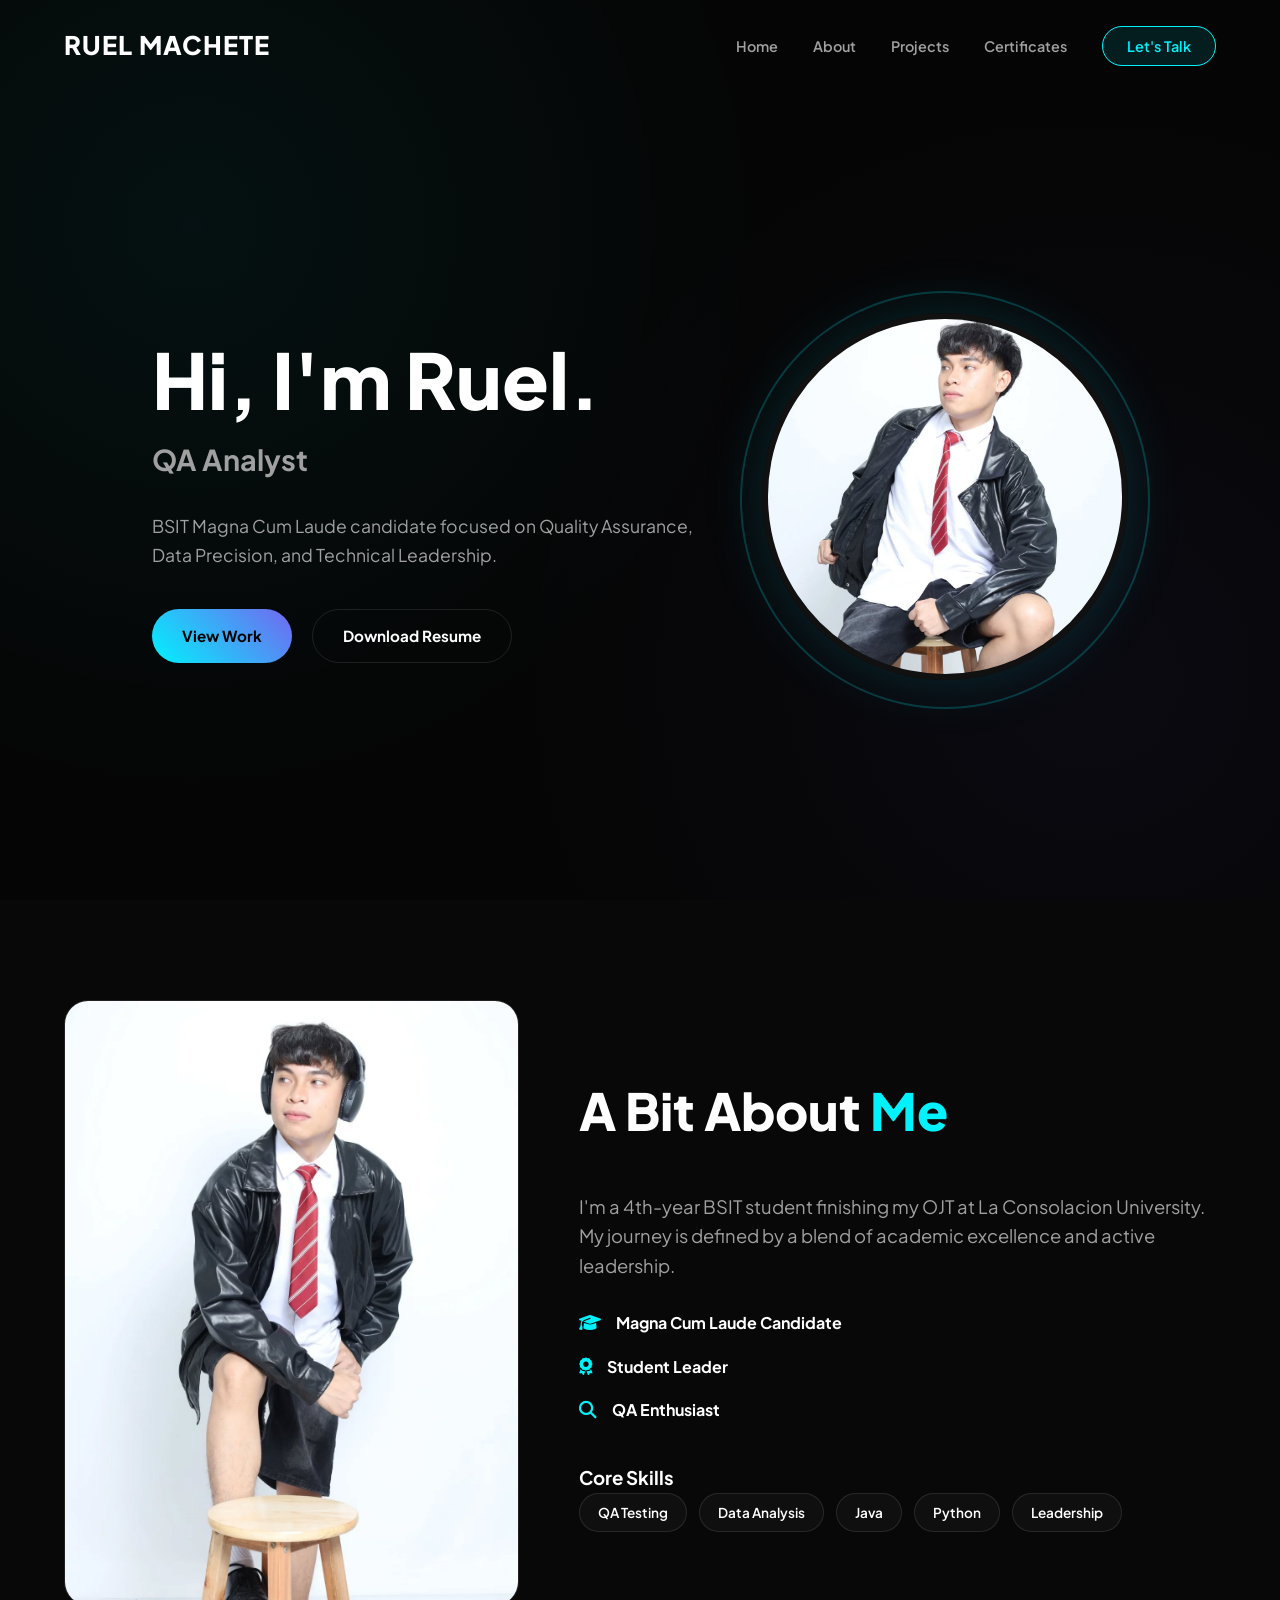
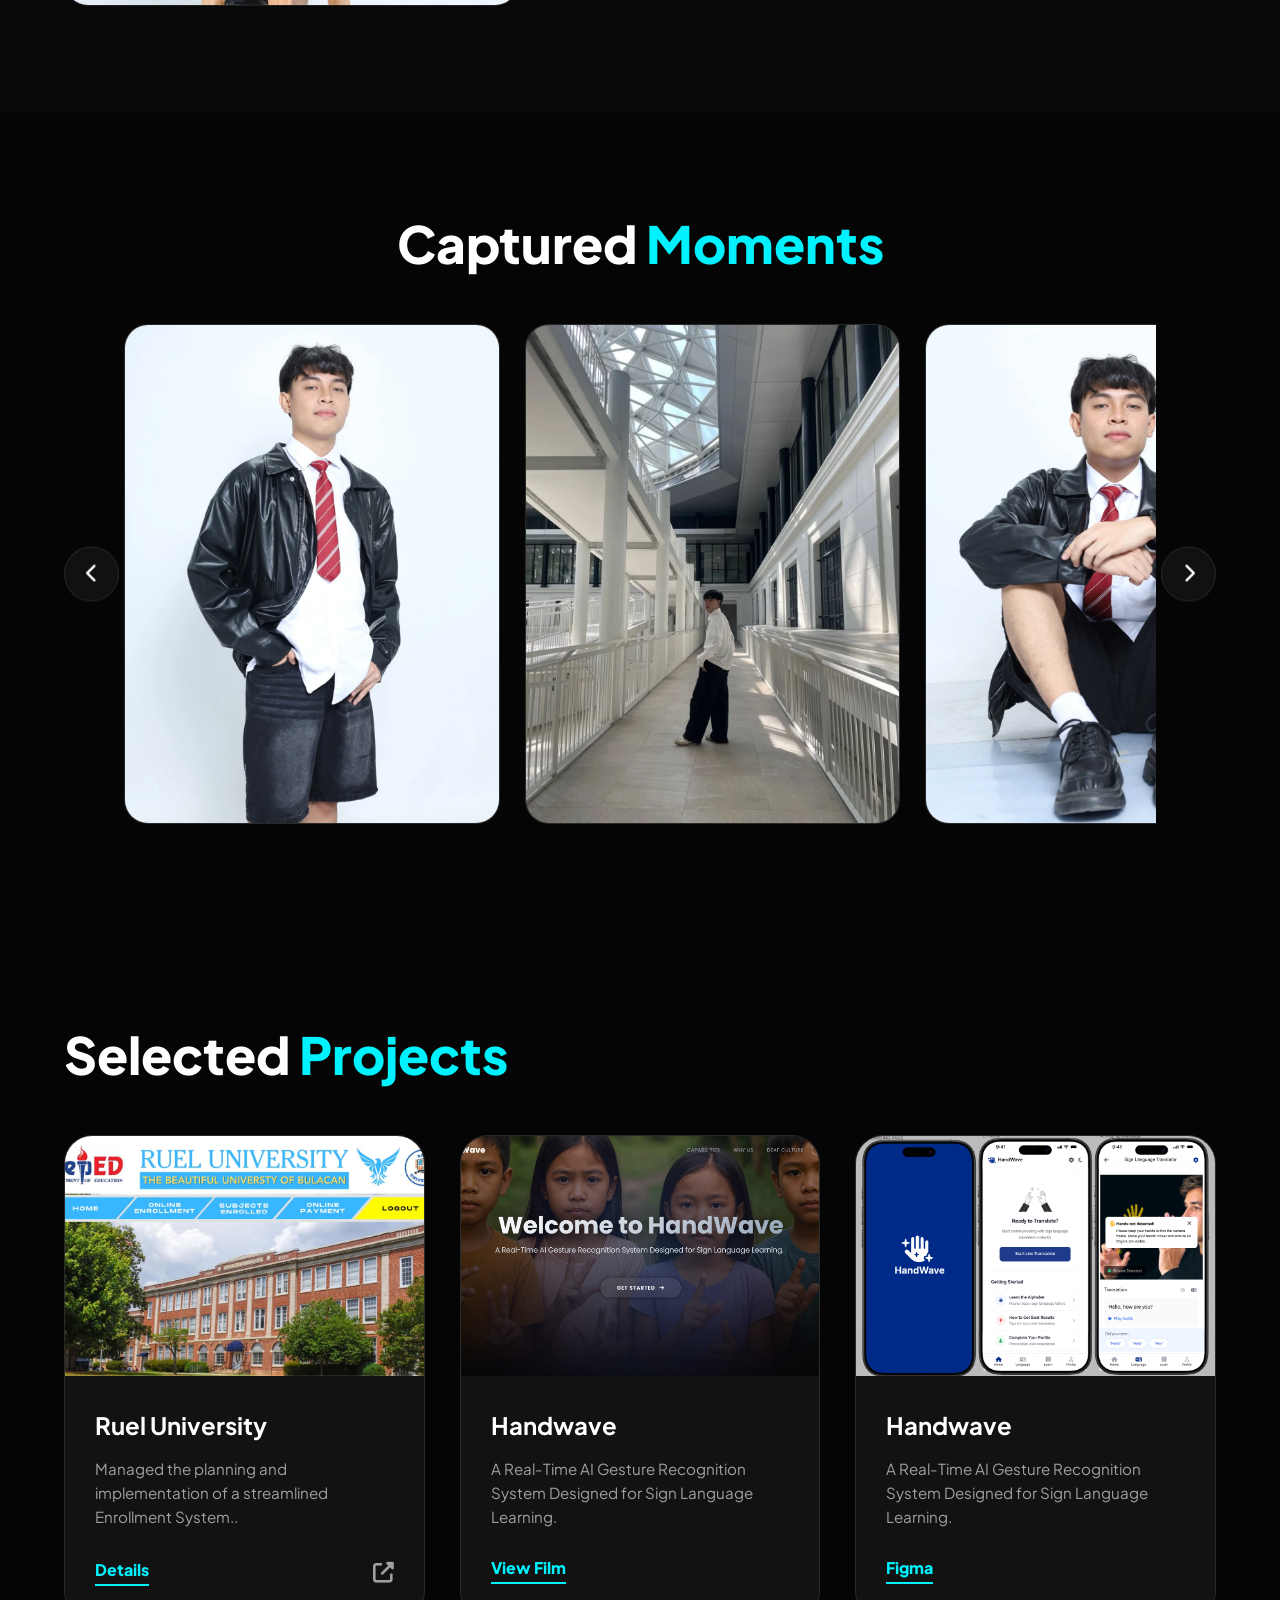
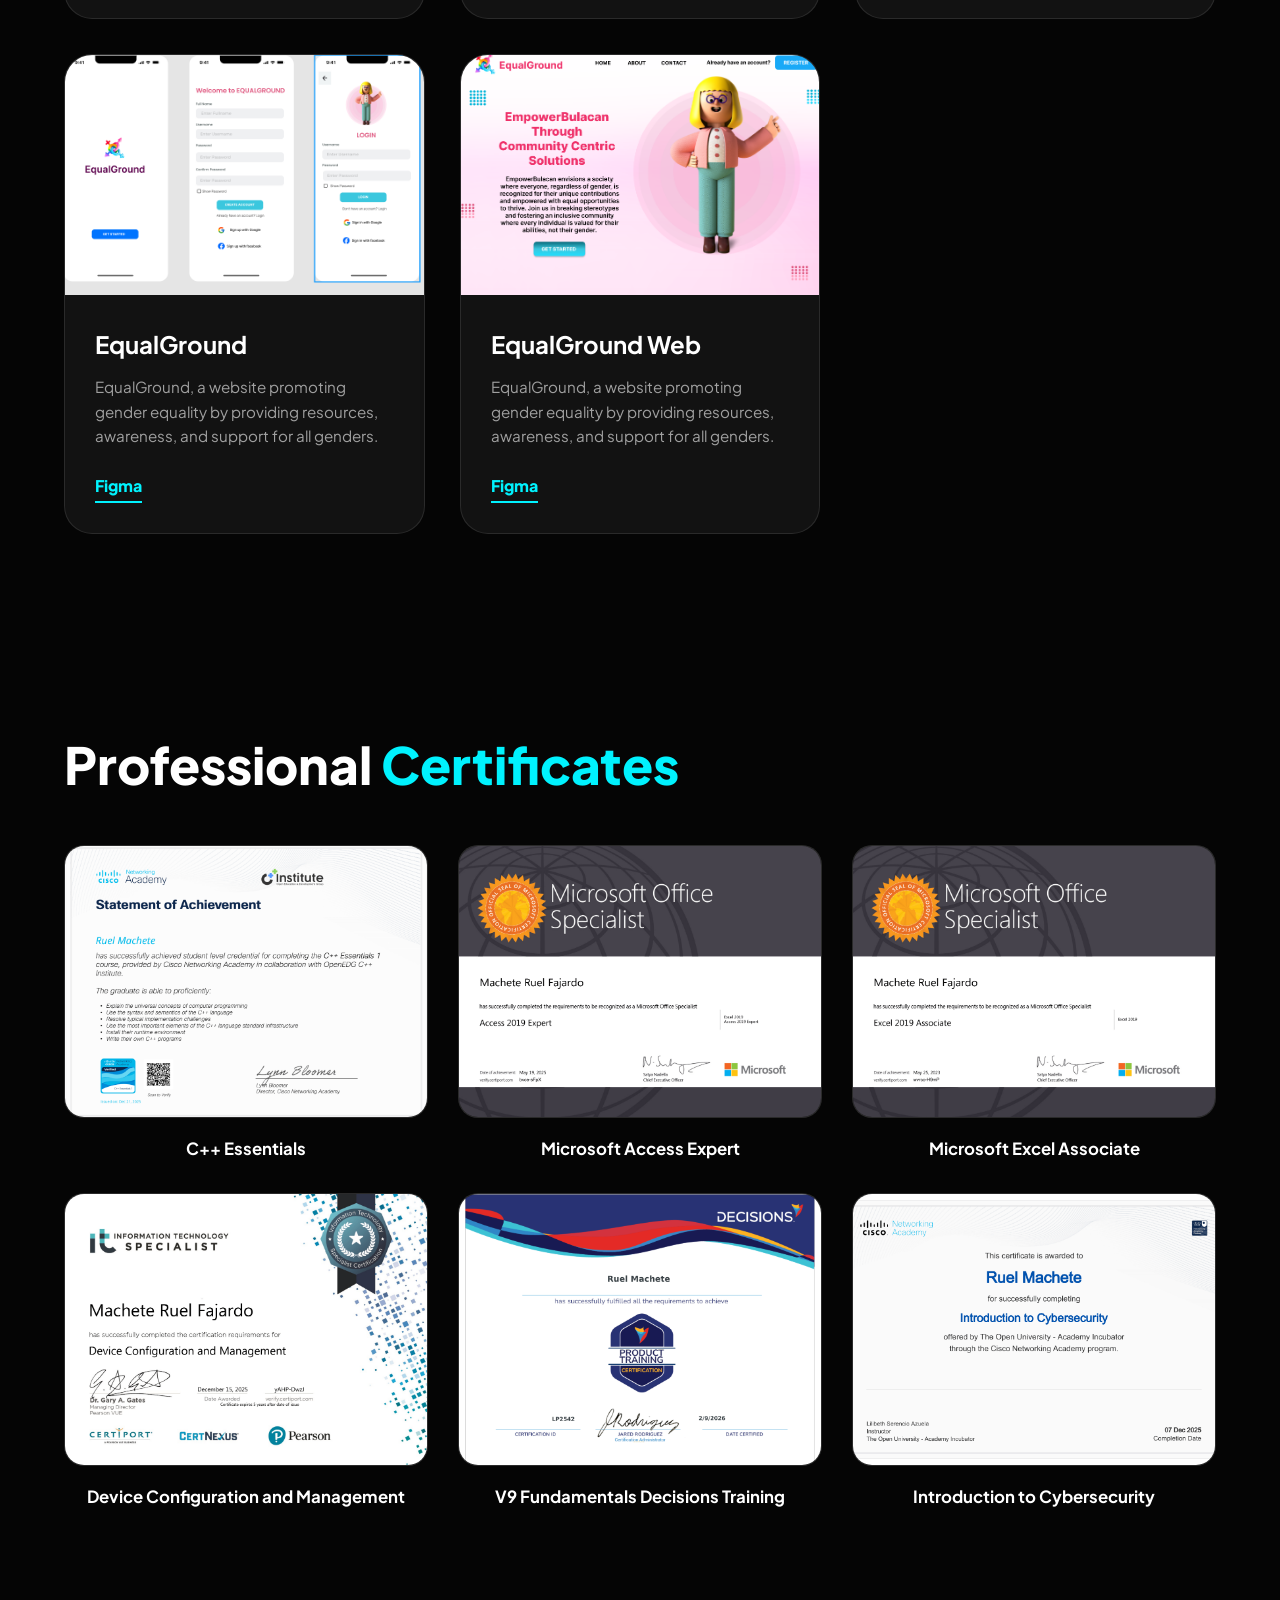
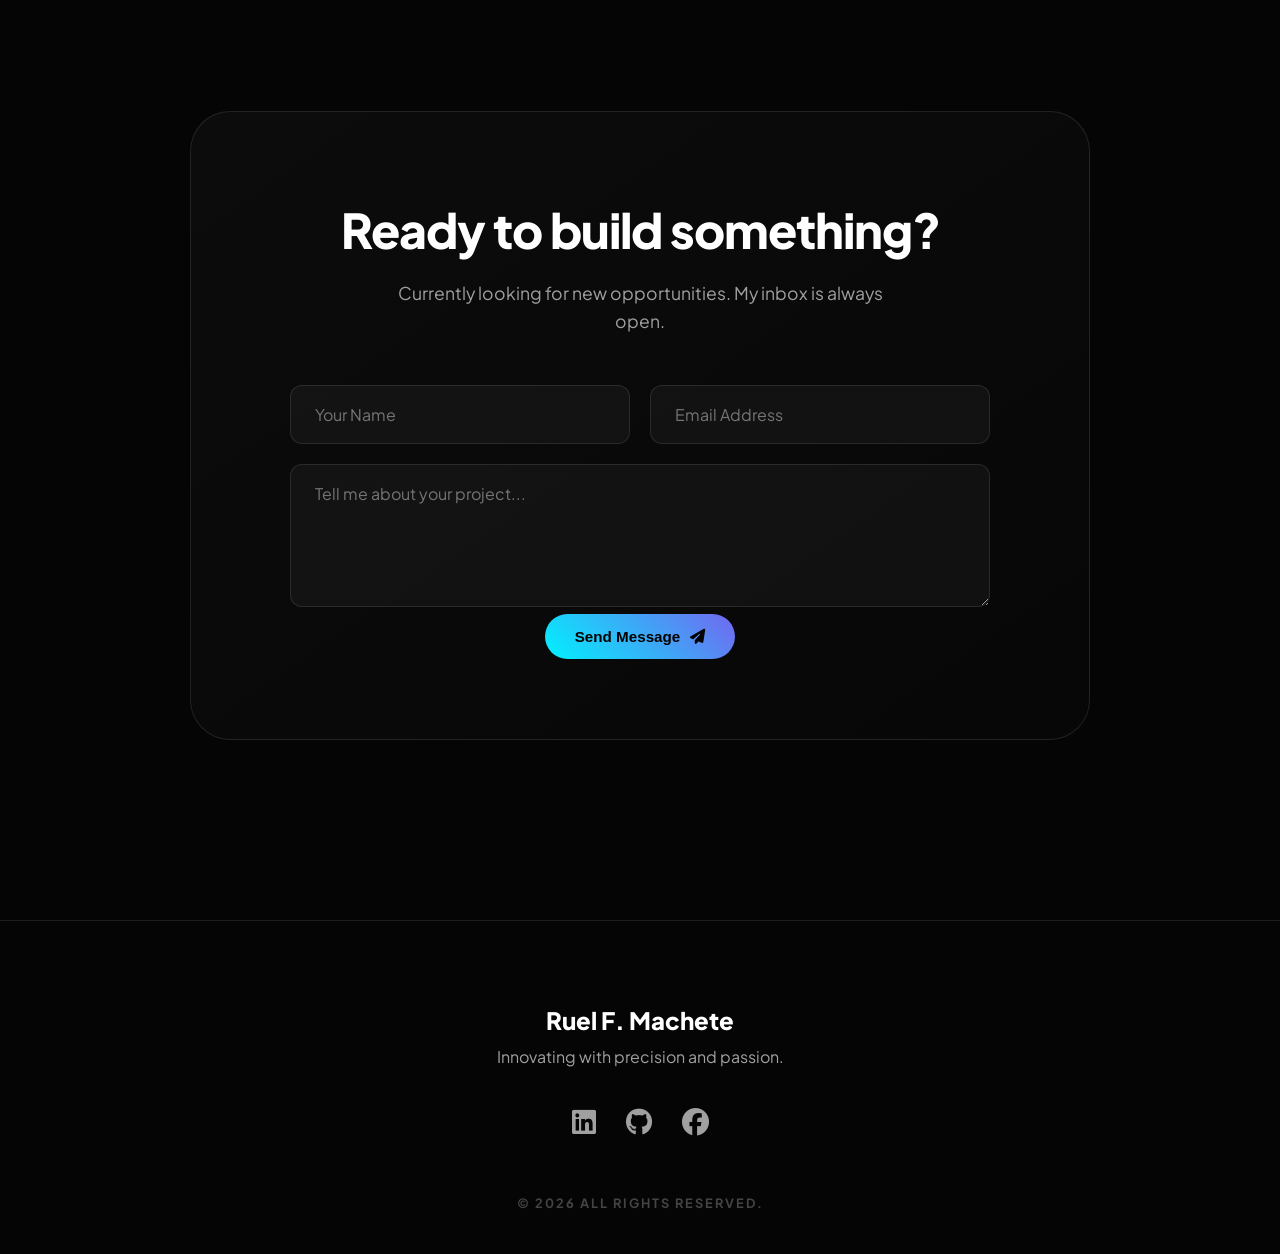
==== Porfolio/index.html @ 4977acf7 "I Added" ====
<!DOCTYPE html>
<html lang="en">
<head>
    <meta charset="UTF-8">
    <meta name="viewport" content="width=device-width, initial-scale=1.0">
    <title>Ruel F. Machete | IT Professional</title>
    
    <!-- CSS Modules -->
    <link rel="stylesheet" href="css/global.css">
    <link rel="stylesheet" href="css/navbar.css">
    <link rel="stylesheet" href="css/hero.css">
    <link rel="stylesheet" href="css/about.css">
    <link rel="stylesheet" href="css/gallery.css">
    <link rel="stylesheet" href="css/projects.css">
    <link rel="stylesheet" href="css/certs.css">
    <link rel="stylesheet" href="css/footer.css">

    <!-- Fonts & Icons -->
    <link href="https://fonts.googleapis.com/css2?family=Plus+Jakarta+Sans:wght@300;400;600;800&display=swap" rel="stylesheet">
    <link rel="stylesheet" href="https://cdnjs.cloudflare.com/ajax/libs/font-awesome/6.4.0/css/all.min.css">
</head>
<body>

    <!-- Preloader -->
    <div id="preloader"><div class="pl-box"></div></div>

    <!-- Navigation -->
    <nav class="navbar">
        <div class="container nav-flex">
            <!-- Modern Tech Logo -->
            <a href="#" class="logo"><span></span> RUEL MACHETE<span></span></a>
            
            <ul class="nav-links">
                <li><a href="#home">Home</a></li>
                <li><a href="#about">About</a></li>
                <li><a href="#projects">Projects</a></li>
                <li><a href="#certs">Certificates</a></li>
                <li><a href="#contact" class="nav-cta">Let's Talk</a></li>
            </ul>
            <div class="menu-toggle"><i class="fas fa-bars"></i></div>
        </div>
    </nav>

    <!-- Hero Section -->
    <header id="home" class="hero">
        <div class="mesh-bg"></div>
        <div class="container hero-grid">
            <div class="hero-content">
                <span class="badge reveal"></span>
                <h1 class="reveal delay-1">Hi, I'm Ruel.</h1>
                <h2 class="reveal delay-2"><span class="typing"></span></h2>
                <p class="reveal delay-3">BSIT Magna Cum Laude candidate focused on Quality Assurance, Data Precision, and Technical Leadership.</p>
                <div class="hero-actions reveal delay-4">
                    <a href="#projects" class="btn primary">View Work</a>
                    <!-- PDF DOWNLOAD LINK UPDATED -->
                    <a href="assets/images/RESUME.pdf" class="btn outline" download="Ruel_Machete_Resume">Download Resume</a>
                </div>
            </div>
            <div class="hero-visual reveal">
                <div class="floating-container">
                    <div class="glow-ring"></div>
                    <img src="assets/images/profolio.jpg" alt="Ruel Machete" class="profile-img">
                </div>
            </div>
        </div>
    </header>

    <!-- About Section -->
    <section id="about" class="about">
        <div class="container">
            <div class="about-layout">
                <div class="about-img reveal">
                    <img src="assets/images/portfolio2.jpg" alt="About Me">
                </div>
                <div class="about-text reveal delay-1">
                    <h2 class="section-title">A Bit About <span>Me</span></h2>
                    <p class="desc">I'm a 4th-year BSIT student finishing my OJT at La Consolacion University. My journey is defined by a blend of academic excellence and active leadership.</p>
                    
                    <div class="info-tags">
                        <div class="tag"><i class="fas fa-graduation-cap"></i> Magna Cum Laude Candidate</div>
                        <div class="tag"><i class="fas fa-award"></i> Student Leader</div>
                        <div class="tag"><i class="fas fa-search"></i> QA Enthusiast</div>
                    </div>

                    <div class="skills-mini">
                        <h3>Core Skills</h3>
                        <div class="skill-chips">
                            <span>QA Testing</span><span>Data Analysis</span><span>Java</span><span>Python</span><span>Leadership</span>
                        </div>
                    </div>
                </div>
            </div>
        </div>
    </section>

    <!-- Photo Gallery Carousel -->
    <section id="gallery" class="gallery-section">
        <div class="container">
            <h2 class="section-title center">Captured <span>Moments</span></h2>
            
            <div class="carousel-wrapper reveal">
                <!-- Navigation Buttons -->
                <button class="nav-btn prev-btn"><i class="fas fa-chevron-left"></i></button>
                <button class="nav-btn next-btn"><i class="fas fa-chevron-right"></i></button>

                <div class="carousel-container">
                    <div class="carousel-track">
                        <div class="slide">
                            <div class="gallery-item" data-img="assets/images/porfolio3.jpg">
                                <img src="assets/images/porfolio3.jpg" alt="Gallery">
                                <div class="item-overlay"><span>View</span></div>
                            </div>
                        </div>
                        <div class="slide">
                            <div class="gallery-item" data-img="assets/images/portfolio4.jpg">
                                <img src="assets/images/portfolio4.jpg" alt="Gallery">
                                <div class="item-overlay"><span>View</span></div>
                            </div>
                        </div>
                        <div class="slide">
                            <div class="gallery-item" data-img="assets/images/portfolio11.jpg">
                                <img src="assets/images/portfolio11.jpg" alt="Gallery">
                                <div class="item-overlay"><span>View</span></div>
                            </div>
                        </div>
                        <div class="slide">
                            <div class="gallery-item" data-img="assets/images/portfolio10.jpg">
                                <img src="assets/images/portfolio10.jpg" alt="Gallery">
                                <div class="item-overlay"><span>View</span></div>
                            </div>
                        </div>
                        <div class="slide">
                            <div class="gallery-item" data-img="assets/images/portfolio5.jpg">
                                <img src="assets/images/portfolio5.jpg" alt="Gallery">
                                <div class="item-overlay"><span>View</span></div>
                            </div>
                        </div>
                        <div class="slide">
                            <div class="gallery-item" data-img="assets/images/porfolio13.jpg">
                                <img src="assets/images/porfolio13.jpg" alt="Gallery">
                                <div class="item-overlay"><span>View</span></div>
                            </div>
                        </div>
                        <div class="slide">
                            <div class="gallery-item" data-img="assets/images/porfolio6.jpg">
                                <img src="assets/images/porfolio6.jpg" alt="Gallery">
                                <div class="item-overlay"><span>View</span></div>
                            </div>
                        </div>
                        <div class="slide">
                            <div class="gallery-item" data-img="assets/images/portfolio7.jpg">
                                <img src="assets/images/portfolio7.jpg" alt="Gallery">
                                <div class="item-overlay"><span>View</span></div>
                            </div>
                        </div>
                        <div class="slide">
                            <div class="gallery-item" data-img="assets/images/portfolio8.jpg">
                                <img src="assets/images/portfolio8.jpg" alt="Gallery">
                                <div class="item-overlay"><span>View</span></div>
                            </div>
                        </div>
                        <div class="slide">
                            <div class="gallery-item" data-img="assets/images/portfolio9.jpg">
                                <img src="assets/images/portfolio9.jpg" alt="Gallery">
                                <div class="item-overlay"><span>View</span></div>
                            </div>
                        </div>
                    </div>
                </div>
            </div>
        </div>
    </section>

    <!-- Projects Section -->
    <section id="projects" class="projects">
        <div class="container">
            <h2 class="section-title">Selected <span>Projects</span></h2>
            <div class="project-grid">
                <div class="project-card reveal">
                    <div class="pj-img"><img src="assets/images/ruelUniversity.jpg" alt="Project 1"></div>
                    <div class="pj-body">
                        <h3>Ruel University</h3>
                        <p>Managed the planning and implementation of a streamlined Enrollment System..</p>
                        <div class="pj-links">
                            <a href="#" class="view-btn">Details</a>
                            <a href="#" class="icon-link"><i class="fas fa-external-link-alt"></i></a>
                        </div>
                    </div>
                </div>
                <div class="project-card reveal delay-1">
                    <div class="pj-img"><img src="assets/images/handwave.png" alt="Project 2"></div>
                    <div class="pj-body">
                        <h3>Handwave</h3>
                        <p>A Real-Time AI Gesture Recognition System Designed for Sign Language Learning.</p>
                        <div class="pj-links">
                            <a href="#" class="view-btn">View Film</a>
                        </div>
                    </div>
                </div>
                <div class="project-card reveal delay-1">
                    <div class="pj-img"><img src="assets/images/HandWave Mobile.png" alt="Project 2"></div>
                    <div class="pj-body">
                        <h3>Handwave</h3>
                        <p>A Real-Time AI Gesture Recognition System Designed for Sign Language Learning.</p>
                        <div class="pj-links">
                            <a href="#" class="view-btn">Figma</a>
                        </div>
                    </div>
                </div>
                <div class="project-card reveal delay-1">
                    <div class="pj-img"><img src="assets/images/EqualGround Mobile.png" alt="Project 2"></div>
                    <div class="pj-body">
                        <h3>EqualGround</h3>
                        <p>EqualGround, a website promoting gender equality by providing resources, awareness, and support for all genders.</p>
                        <div class="pj-links">
                            <a href="#" class="view-btn">Figma</a>
                        </div>
                    </div>
                </div>
                <div class="project-card reveal delay-1">
                    <div class="pj-img"><img src="assets/images/EqualGround.png" alt="Project 2"></div>
                    <div class="pj-body">
                        <h3>EqualGround Web</h3>
                        <p>EqualGround, a website promoting gender equality by providing resources, awareness, and support for all genders.</p>
                        <div class="pj-links">
                            <a href="#" class="view-btn">Figma</a>
                        </div>
                    </div>
                </div>
            </div>
        </div>
    </section>

    <!-- Certifications Section -->
    <section id="certs" class="certs">
        <div class="container">
            <h2 class="section-title">Professional <span>Certificates</span></h2>
            <div class="cert-grid">
                <div class="cert-item reveal delay-1" data-img="assets/images/C++ Essentials 1-1.png">
                    <div class="cert-thumb">
                        <img src="assets/images/C++ Essentials 1-1.png" alt="MOS">
                        <div class="overlay"><i class="fas fa-expand"></i></div>
                    </div>
                    <h4>C++ Essentials</h4>
                </div>
                <div class="cert-item reveal delay-1" data-img="assets/images/Access 2019 Expert.png">
                    <div class="cert-thumb">
                        <img src="assets/images/Access 2019 Expert.png" alt="MOS">
                        <div class="overlay"><i class="fas fa-expand"></i></div>
                    </div>
                    <h4>Microsoft Access Expert</h4>
                </div>
                <div class="cert-item reveal delay-2" data-img="assets/images/Excel 2019 Associate-1.png">
                    <div class="cert-thumb">
                        <img src="assets/images/Excel 2019 Associate-1.png" alt="MOS">
                        <div class="overlay"><i class="fas fa-expand"></i></div>
                    </div>
                    <h4>Microsoft Excel Associate</h4>
                </div>
                <div class="cert-item reveal delay-2" data-img="assets/images/Device Configuration and Management-1.png">
                    <div class="cert-thumb">
                        <img src="assets/images/Device Configuration and Management-1.png" alt="MOS">
                        <div class="overlay"><i class="fas fa-expand"></i></div>
                    </div>
                    <h4>Device Configuration and Management</h4>
                </div>
                <div class="cert-item reveal delay-2" data-img="assets/images/Machete, Ruel - V9 Fundamentals Decisions Training-1.png">
                    <div class="cert-thumb">
                        <img src="assets/images/Machete, Ruel - V9 Fundamentals Decisions Training-1.png" alt="MOS">
                        <div class="overlay"><i class="fas fa-expand"></i></div>
                    </div>
                    <h4>V9 Fundamentals Decisions Training</h4>
                </div>
                <div class="cert-item reveal delay-2" data-img="assets/images/Introduction_to_Cybersecurity_certificate_ruelmachete05-gmail-com_e84aba01-76f8-4268-a1a8-6dfb121cd6-1.png">
                    <div class="cert-thumb">
                        <img src="assets/images/Introduction_to_Cybersecurity_certificate_ruelmachete05-gmail-com_e84aba01-76f8-4268-a1a8-6dfb121cd6-1.png" alt="Cisco">
                        <div class="overlay"><i class="fas fa-expand"></i></div>
                    </div>
                    <h4>Introduction to Cybersecurity</h4>
                </div>
            </div>
        </div>
    </section>

    <!-- Lightbox Modal (Used for both Gallery and Certs) -->
    <div id="cert-modal" class="modal">
        <span class="close-modal">&times;</span>
        <img class="modal-content" id="full-cert-img">
    </div>

    <!-- Contact Section -->
    <section id="contact" class="contact">
        <div class="container">
            <div class="contact-box reveal">
                <div class="contact-header">
                    <h2>Ready to build something?</h2>
                    <p>Currently looking for new opportunities. My inbox is always open.</p>
                </div>
                <form class="contact-form">
                    <div class="form-row">
                        <input type="text" placeholder="Your Name" required>
                        <input type="email" placeholder="Email Address" required>
                    </div>
                    <textarea placeholder="Tell me about your project..." rows="5"></textarea>
                    <button type="submit" class="btn primary">Send Message <i class="fas fa-paper-plane"></i></button>
                </form>
            </div>
        </div>
    </section>

    <!-- Footer -->
    <footer>
        <div class="container foot-flex">
            <div class="foot-info">
                <h3>Ruel F. Machete</h3>
                <p>Innovating with precision and passion.</p>
            </div>
            <div class="foot-links">
                <a href="#"><i class="fab fa-linkedin"></i></a>
                <a href="#"><i class="fab fa-github"></i></a>
                <a href="#"><i class="fab fa-facebook"></i></a>
            </div>
            <p class="copy">&copy; 2026 All Rights Reserved.</p>
        </div>
    </footer>

    <button id="toTop"><i class="fas fa-arrow-up"></i></button>

    <script src="js/script.js"></script>
</body>
</html>
---- Porfolio/css/global.css ----
:root {
    --bg: #050505;
    --card: #121212;
    --primary: #00f2fe;
    --accent: #7367f0;
    --text: #ffffff;
    --text-dim: #a0a0a0;
    --border: rgba(255, 255, 255, 0.1);
    --transition: all 0.4s cubic-bezier(0.23, 1, 0.32, 1);
}

* { margin: 0; padding: 0; box-sizing: border-box; }
html { scroll-behavior: smooth; }
body {
    background-color: var(--bg);
    color: var(--text);
    font-family: 'Plus Jakarta Sans', sans-serif;
    line-height: 1.6;
    overflow-x: hidden;
}

.container { max-width: 1200px; margin: 0 auto; padding: 0 24px; }
section { padding: 100px 0; position: relative; }

.section-title { font-size: clamp(2.2rem, 5vw, 3.2rem); font-weight: 800; margin-bottom: 50px; line-height: 1.2; }
.section-title.center { text-align: center; }
.section-title span { color: var(--primary); }

.btn {
    padding: 14px 30px; border-radius: 50px; font-weight: 700;
    text-decoration: none; display: inline-flex; align-items: center; gap: 10px;
    transition: var(--transition); cursor: pointer; border: none; font-size: 0.95rem;
}
.btn.primary { background: linear-gradient(45deg, var(--primary), var(--accent)); color: #000; }
.btn.primary:hover { transform: translateY(-5px); box-shadow: 0 10px 30px rgba(0, 242, 254, 0.3); }
.btn.outline { border: 1px solid var(--border); color: #fff; background: transparent; }
.btn.outline:hover { background: var(--border); border-color: var(--primary); }

#preloader {
    position: fixed; top: 0; width: 100%; height: 100vh; background: #000;
    z-index: 10000; display: flex; justify-content: center; align-items: center;
}
.pl-box { width: 45px; height: 45px; border: 3px solid var(--primary); border-top-color: transparent; border-radius: 50%; animation: spin 0.8s linear infinite; }
@keyframes spin { to { transform: rotate(360deg); } }

.reveal { opacity: 0; transform: translateY(40px); transition: 0.8s ease-out; }
.reveal.active { opacity: 1; transform: translateY(0); }
.delay-1 { transition-delay: 0.2s; }
.delay-2 { transition-delay: 0.4s; }

#toTop {
    position: fixed; bottom: 25px; right: 25px; width: 50px; height: 50px;
    background: var(--primary); border-radius: 50%; display: none; 
    align-items: center; justify-content: center; color: #000; border: none; z-index: 999; cursor: pointer;
}
---- Porfolio/css/navbar.css ----
.navbar {
    position: fixed; top: 0; width: 100%; z-index: 1000; padding: 25px 0;
    transition: var(--transition);
}

.navbar.sticky {
    background: rgba(5, 5, 5, 0.85); backdrop-filter: blur(15px);
    padding: 15px 0; border-bottom: 1px solid var(--border);
}

.nav-flex { display: flex; justify-content: space-between; align-items: center; }

/* DESKTOP LOGO */
.logo {
    font-size: 1.6rem; font-weight: 800; text-decoration: none; color: #fff;
    letter-spacing: 1px;
}
.logo span { color: var(--primary); }

/* DESKTOP NAVIGATION - HIDDEN ON MOBILE */
.nav-links { display: flex; list-style: none; gap: 35px; align-items: center; }
.nav-links a { 
    text-decoration: none; color: var(--text-dim); font-size: 0.9rem; 
    font-weight: 600; transition: 0.3s; 
}
.nav-links a:hover, .nav-links a.active { color: var(--primary); }
.nav-cta { 
    background: rgba(0, 242, 254, 0.1); padding: 10px 24px !important; 
    border-radius: 50px; border: 1px solid var(--primary); color: var(--primary) !important;
}

/* MOBILE TOGGLE - HIDDEN ON DESKTOP */
.menu-toggle { display: none; cursor: pointer; font-size: 1.5rem; color: #fff; }

@media (max-width: 768px) {
    .menu-toggle { display: block; }
    .nav-links {
        position: fixed; top: 0; right: -100%; height: 100vh; width: 80%;
        background: #0a0a0a; flex-direction: column; justify-content: center;
        transition: 0.4s; border-left: 1px solid var(--border);
    }
    .nav-links.open { right: 0; }
    .nav-links a { margin: 15px 0; font-size: 1.3rem; }
}
---- Porfolio/css/hero.css ----
.hero { min-height: 100vh; display: flex; align-items: center; position: relative; padding-top: 100px; }
.mesh-bg { position: absolute; inset: 0; background: radial-gradient(circle at 15% 25%, rgba(0, 242, 254, 0.05), transparent 45%), radial-gradient(circle at 85% 75%, rgba(115, 103, 240, 0.05), transparent 45%); z-index: -1; }
.hero-grid { display: grid; grid-template-columns: 1.2fr 0.8fr; gap: 60px; align-items: center; }

/* FIXING PORTRAIT IMAGE CROPPING */
.profile-img { 
    width: 100%; 
    height: 100%; 
    border-radius: 50%; 
    object-fit: cover; 
    object-position: center 15%; /* FOCUS ON THE FACE */
    border: 6px solid #111; 
    box-shadow: 0 0 60px rgba(0,242,254,0.15); 
    animation: floatHero 6s ease-in-out infinite;
}

.floating-container { position: relative; width: 100%; max-width: 420px; aspect-ratio: 1/1; }
.glow-ring { position: absolute; inset: -6%; border-radius: 50%; border: 2px solid var(--primary); opacity: 0.2; animation: rotate 20s linear infinite; }

.hero-content h1 { font-size: clamp(2.8rem, 8vw, 4.8rem); line-height: 1.1; margin-bottom: 15px; font-weight: 800; }
.hero-content h2 { font-size: 1.8rem; color: var(--text-dim); margin-bottom: 30px; min-height: 1.4em; }
.hero-content p { max-width: 550px; color: var(--text-dim); margin-bottom: 40px; font-size: 1.1rem; }
.hero-actions { display: flex; gap: 20px; }

@media (max-width: 992px) {
    .hero-grid { grid-template-columns: 1fr; text-align: center; }
    .hero-actions { justify-content: center; }
    .hero-content p { margin: 0 auto 40px; }
}
---- Porfolio/css/about.css ----
.about { background: #080808; }
.about-layout { display: flex; gap: 60px; align-items: center; }

.about-img { 
    flex: 1; 
    position: relative; 
    min-width: 300px; 
}

.about-img img { 
    width: 100%; 
    border-radius: 24px; 
    object-fit: cover;
    object-position: top; /* Keeps head visible */
    border: 1px solid var(--border); 
    /* REMOVED GRAYSCALE - COLOR RESTORED */
}

/* REMOVED .experience-card ENTIRELY */

.about-text { flex: 1.4; }
.about-text .desc { font-size: 1.15rem; color: var(--text-dim); margin-bottom: 30px; }
.info-tags { margin-bottom: 40px; }
.tag { display: flex; align-items: center; gap: 15px; margin-bottom: 18px; font-weight: 700; font-size: 1rem; }
.tag i { color: var(--primary); font-size: 1.1rem; }

.skill-chips { display: flex; flex-wrap: wrap; gap: 12px; }
.skill-chips span { 
    background: rgba(255,255,255,0.03); padding: 8px 18px; border-radius: 50px; 
    font-size: 0.85rem; border: 1px solid var(--border); font-weight: 600; 
}

@media (max-width: 992px) {
    .about-layout { flex-direction: column; text-align: center; }
    .tag { justify-content: center; }
    .skill-chips { justify-content: center; }
}
---- Porfolio/css/gallery.css ----
/* GALLERY SECTION */
.gallery-section {
    padding: 100px 0;
    background: #050505;
    overflow: hidden;
}

.carousel-wrapper {
    position: relative;
    padding: 0 60px; /* Space for buttons */
}

.carousel-container {
    width: 100%;
    overflow: hidden;
    cursor: grab;
}

.carousel-container:active { cursor: grabbing; }

.carousel-track {
    display: flex;
    gap: 25px;
    /* Professional cubic-bezier for "snappy" sliding */
    transition: transform 0.8s cubic-bezier(0.25, 1, 0.5, 1);
}

/* PORTRAIT SLIDE DIMENSIONS */
.slide {
    min-width: calc(33.333% - 17px); /* 3 items on desktop */
    height: 500px; /* Consistent Portrait Height */
    flex-shrink: 0;
}

.gallery-item {
    position: relative;
    width: 100%;
    height: 100%;
    border-radius: 24px;
    overflow: hidden;
    border: 1px solid rgba(255, 255, 255, 0.1);
    background: #111;
}

.gallery-item img {
    width: 100%;
    height: 100%;
    /* NO DISTORTION: cover ensures the box is filled */
    /* TOP POSITION: ensures heads aren't cut off in portrait shots */
    object-fit: cover;
    object-position: top center;
    transition: transform 0.8s ease, filter 0.5s ease;
}

/* HOVER ANIMATIONS */
.gallery-item:hover img {
    transform: scale(1.1);
    filter: brightness(0.7);
}

.item-overlay {
    position: absolute;
    inset: 0;
    background: rgba(0, 242, 254, 0.15);
    display: flex;
    align-items: center;
    justify-content: center;
    opacity: 0;
    transition: 0.4s ease;
}

.item-overlay span {
    color: #fff;
    padding: 10px 25px;
    border: 1px solid #fff;
    border-radius: 50px;
    font-weight: 700;
    transform: translateY(20px);
    transition: 0.4s ease;
}

.gallery-item:hover .item-overlay { opacity: 1; }
.gallery-item:hover .item-overlay span { transform: translateY(0); }

/* NAVIGATION BUTTONS (Glassmorphism) */
.nav-btn {
    position: absolute;
    top: 50%;
    transform: translateY(-50%);
    width: 55px;
    height: 55px;
    background: rgba(255, 255, 255, 0.05);
    backdrop-filter: blur(10px);
    border: 1px solid rgba(255, 255, 255, 0.1);
    border-radius: 50%;
    color: #fff;
    font-size: 1.2rem;
    cursor: pointer;
    z-index: 20;
    transition: 0.3s ease;
    display: flex;
    align-items: center;
    justify-content: center;
}

.nav-btn:hover {
    background: var(--primary);
    color: #000;
    border-color: var(--primary);
    box-shadow: 0 0 20px rgba(0, 242, 254, 0.4);
}

.prev-btn { left: 0; }
.next-btn { right: 0; }

/* RESPONSIVE BREAKPOINTS */
@media (max-width: 1024px) {
    .slide { min-width: calc(50% - 13px); } /* 2 items on tablet */
}

@media (max-width: 768px) {
    .carousel-wrapper { padding: 0; }
    .slide { min-width: 100%; height: 450px; } /* 1 item on mobile */
    .nav-btn { display: none; } /* Hide buttons on mobile, allow swipe */
}
---- Porfolio/css/projects.css ----
.project-grid { 
    display: grid; grid-template-columns: repeat(auto-fill, minmax(340px, 1fr)); gap: 35px; 
}
.project-card {
    background: var(--card); border-radius: 28px; overflow: hidden;
    border: 1px solid var(--border); transition: var(--transition);
}
.project-card:hover { transform: translateY(-12px); border-color: var(--primary); box-shadow: 0 25px 50px rgba(0,0,0,0.5); }
.pj-img { height: 240px; overflow: hidden; }
.pj-img img { width: 100%; height: 100%; object-fit: cover; transition: 0.7s; }
.project-card:hover .pj-img img { transform: scale(1.1); }

.pj-body { padding: 30px; }
.pj-body h3 { margin-bottom: 12px; font-size: 1.5rem; font-weight: 700; }
.pj-body p { color: var(--text-dim); font-size: 0.95rem; margin-bottom: 25px; min-height: 3em; }
.pj-links { display: flex; justify-content: space-between; align-items: center; }
.view-btn { text-decoration: none; color: var(--primary); font-weight: 800; border-bottom: 2px solid var(--primary); padding-bottom: 2px; }
.icon-link { color: var(--text-dim); font-size: 1.3rem; transition: 0.3s; }
.icon-link:hover { color: #fff; }
---- Porfolio/css/certs.css ----
.certs { background-color: var(--bg); }
.cert-grid { display: grid; grid-template-columns: repeat(auto-fill, minmax(280px, 1fr)); gap: 30px; }
.cert-item { cursor: pointer; text-align: center; transition: var(--transition); }
.cert-thumb { position: relative; width: 100%; aspect-ratio: 4/3; border-radius: 20px; overflow: hidden; background: var(--card); border: 1px solid var(--border); margin-bottom: 18px; }
.cert-thumb img { width: 100%; height: 100%; object-fit: cover; transition: 0.6s; }
.overlay { position: absolute; inset: 0; background: rgba(0, 242, 254, 0.3); backdrop-filter: blur(5px); display: flex; align-items: center; justify-content: center; opacity: 0; transition: var(--transition); color: #000; font-size: 2.2rem; }
.cert-item:hover .overlay { opacity: 1; }
.cert-item:hover img { transform: scale(1.1); }
.cert-item h4 { font-weight: 700; color: #fff; font-size: 1.05rem; transition: 0.3s; }
.cert-item:hover h4 { color: var(--primary); }
.modal { display: none; position: fixed; inset: 0; z-index: 2000; background: rgba(0, 0, 0, 0.95); align-items: center; justify-content: center; padding: 30px; }
.modal img { max-width: 100%; max-height: 85vh; border-radius: 12px; box-shadow: 0 0 60px rgba(0, 242, 254, 0.25); animation: modalZoom 0.4s ease; }
@keyframes modalZoom { from { opacity: 0; transform: scale(0.85); } to { opacity: 1; transform: scale(1); } }
.close-modal { position: absolute; top: 30px; right: 40px; color: #fff; font-size: 3.5rem; cursor: pointer; }
---- Porfolio/css/footer.css ----
/* LET'S TALK SECTION REDESIGN */
.contact-box {
    background: linear-gradient(145deg, rgba(255,255,255,0.03), rgba(255,255,255,0.01));
    padding: 80px 40px;
    border-radius: 40px;
    border: 1px solid var(--border);
    text-align: center;
    max-width: 900px;
    margin: 0 auto 80px;
}

.contact-header h2 { 
    font-size: clamp(2.2rem, 5vw, 3rem); 
    font-weight: 800; 
    margin-bottom: 10px; 
    letter-spacing: -1px;
}

.contact-header p { 
    color: var(--text-dim); 
    margin-bottom: 50px; 
    font-size: 1.1rem; 
    max-width: 500px;
    margin-left: auto;
    margin-right: auto;
}

/* CLEAN FORM DESIGN */
.contact-form { max-width: 700px; margin: 0 auto; }
.form-row {
    display: grid; grid-template-columns: 1fr 1fr; gap: 20px; margin-bottom: 20px;
}

input, textarea {
    width: 100%; padding: 18px 24px; background: rgba(255, 255, 255, 0.04);
    border: 1px solid var(--border); border-radius: 12px; color: #fff;
    font-family: inherit; font-size: 1rem; transition: 0.3s;
}

input:focus, textarea:focus {
    outline: none; border-color: var(--primary); background: rgba(255, 255, 255, 0.07);
}

/* FOOTER BOTTOM */
footer { padding: 80px 0 40px; border-top: 1px solid var(--border); }
.foot-flex { display: flex; flex-direction: column; align-items: center; gap: 30px; text-align: center; }

.foot-info h3 { font-size: 1.5rem; font-weight: 800; }
.foot-info p { color: var(--text-dim); margin-top: 5px; }

.foot-links { display: flex; gap: 30px; }
.foot-links a { font-size: 1.7rem; color: var(--text-dim); transition: 0.3s; }
.foot-links a:hover { color: var(--primary); transform: translateY(-5px); }

.copy { font-size: 0.8rem; color: #444; margin-top: 20px; font-weight: 700; text-transform: uppercase; letter-spacing: 2px; }

@media (max-width: 768px) {
    .form-row { grid-template-columns: 1fr; }
    .contact-box { padding: 40px 20px; border-radius: 20px; }
}
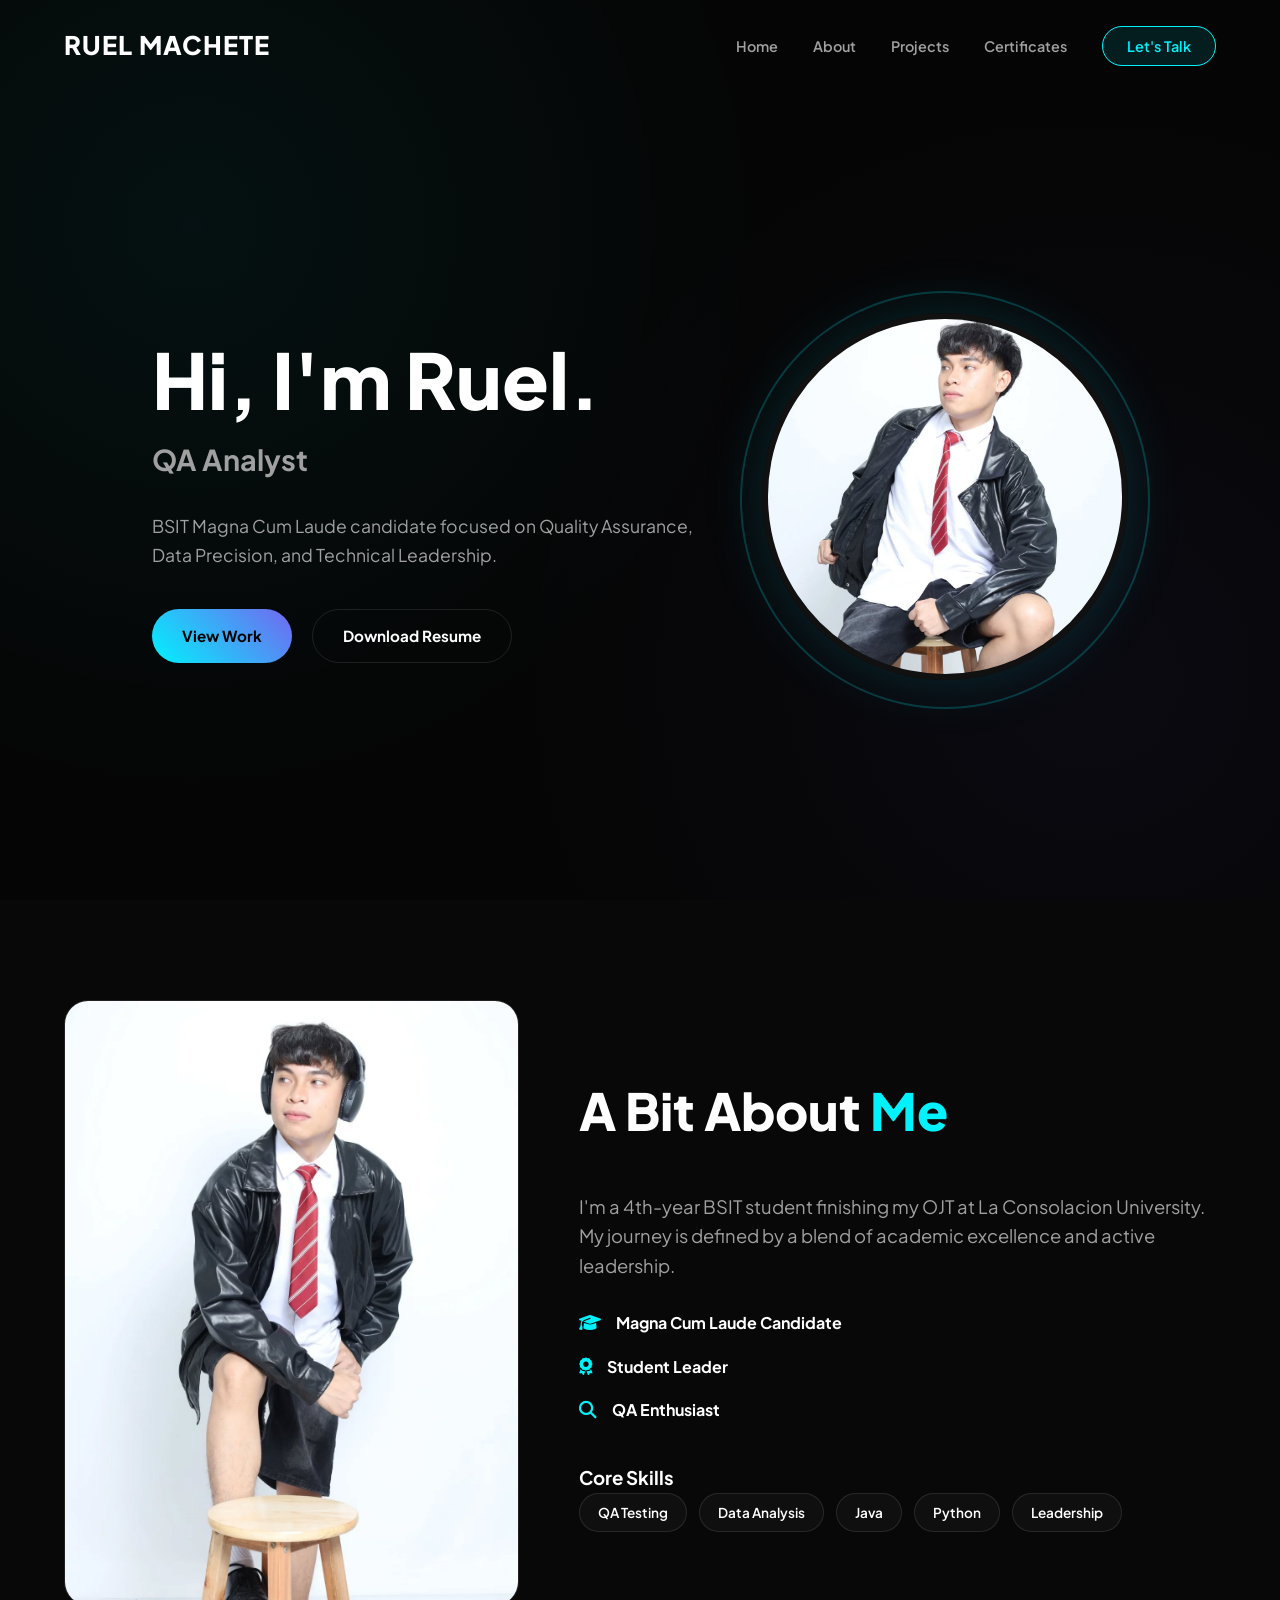
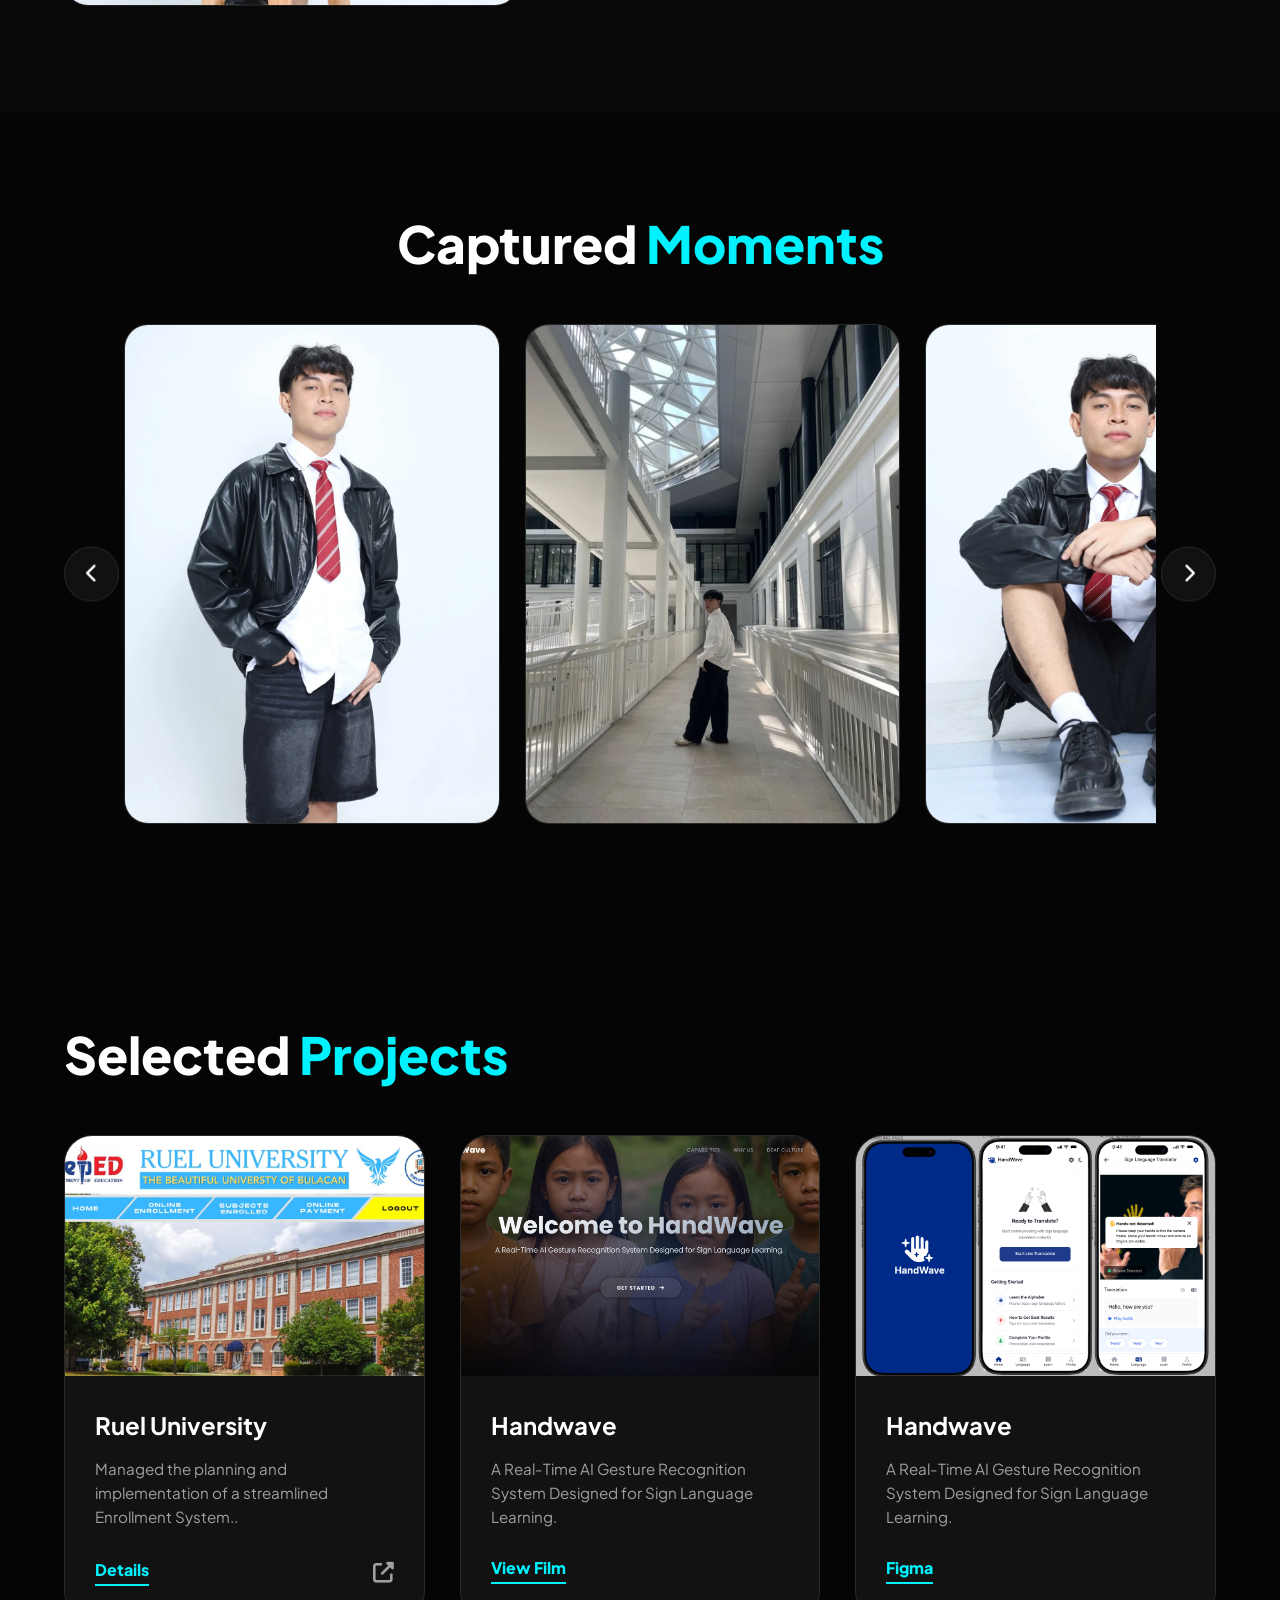
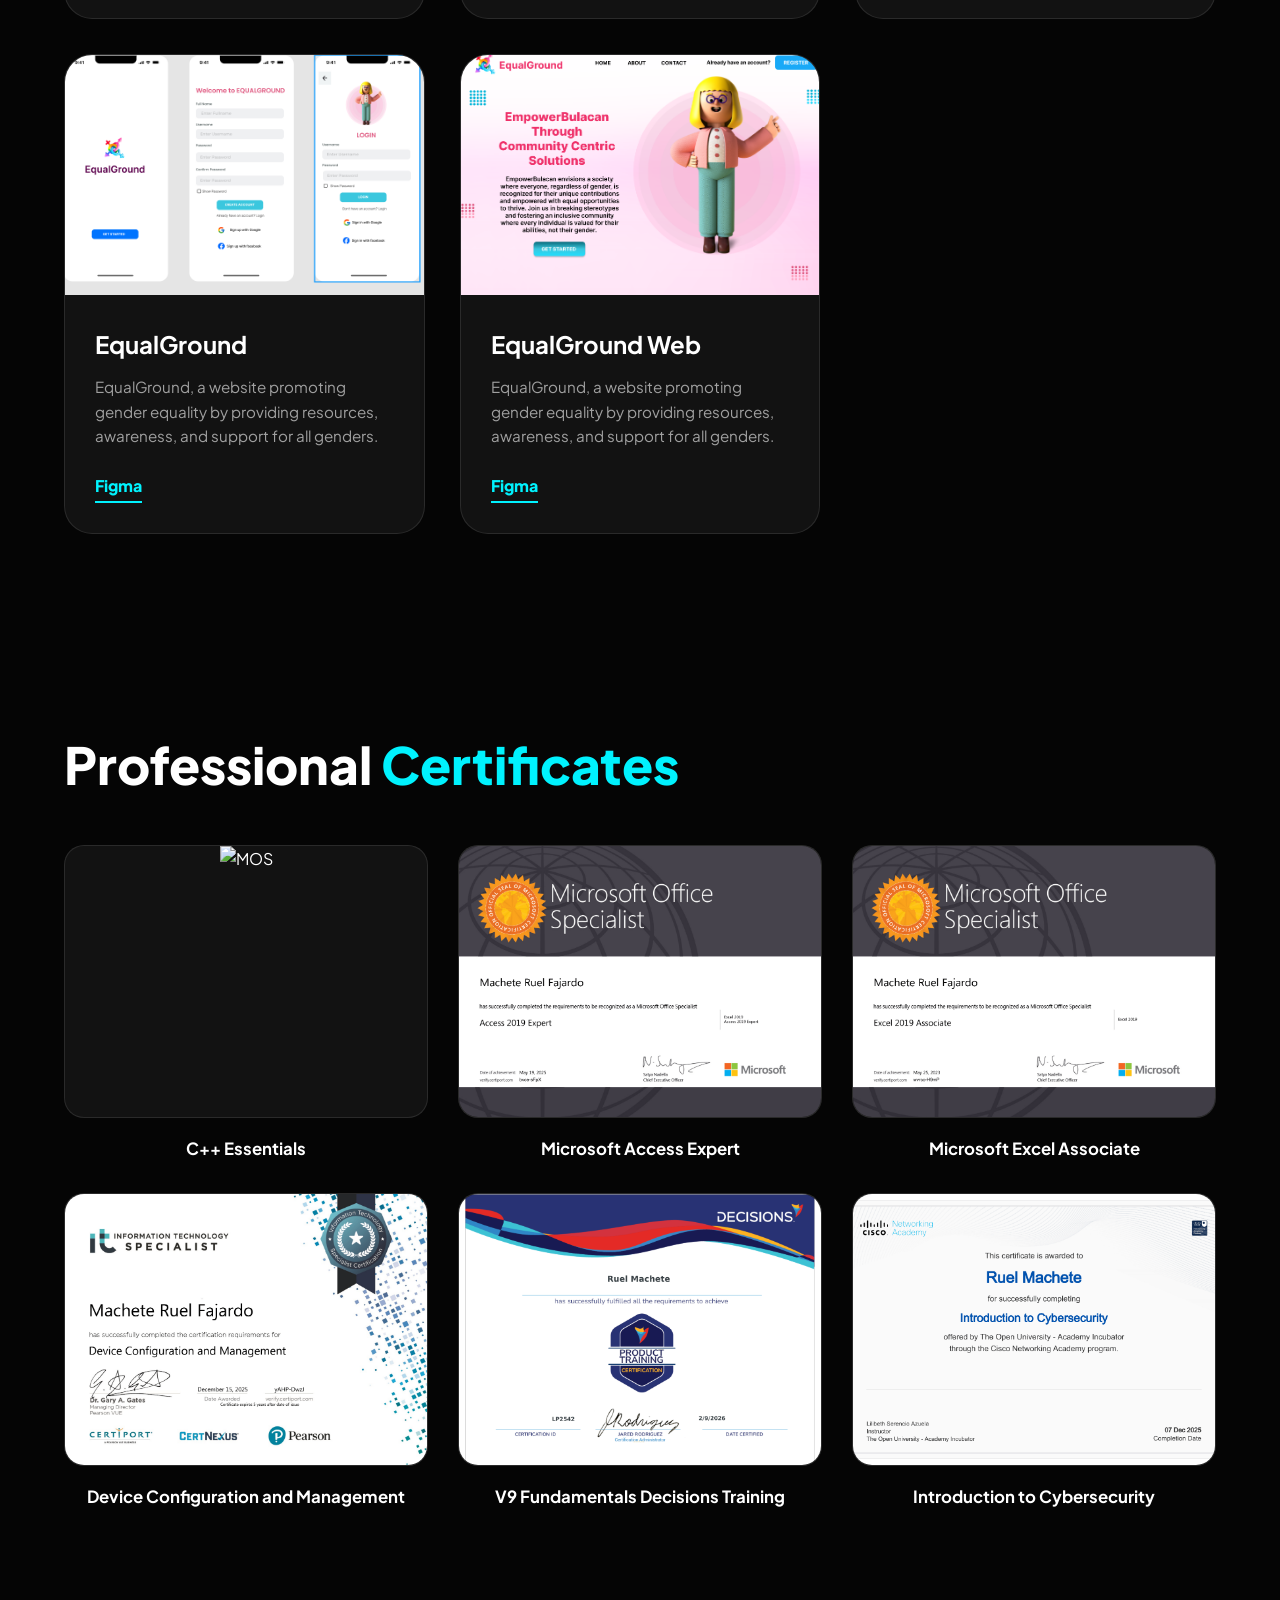
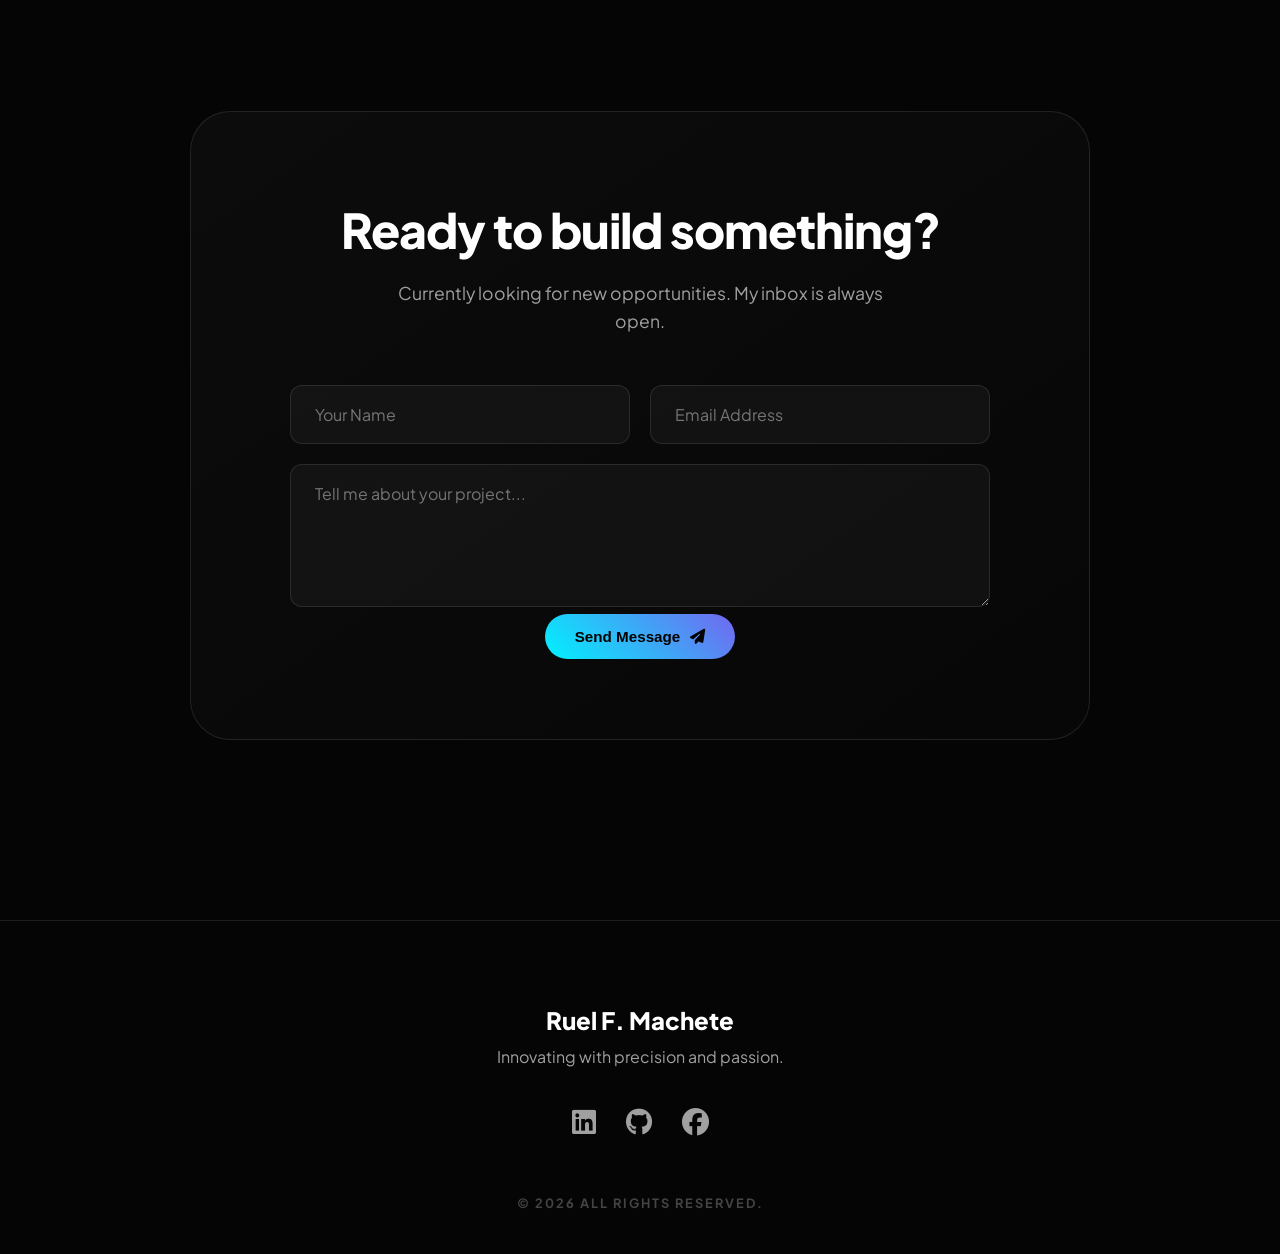
==== commit 3456e68f: "Fix image filenames (remove spaces and special chars)" ====
--- a/Porfolio/index.html
+++ b/Porfolio/index.html
@@ -236,9 +236,9 @@
         <div class="container">
             <h2 class="section-title">Professional <span>Certificates</span></h2>
             <div class="cert-grid">
-                <div class="cert-item reveal delay-1" data-img="assets/images/C++ Essentials 1-1.png">
-                    <div class="cert-thumb">
-                        <img src="assets/images/C++ Essentials 1-1.png" alt="MOS">
+                <div class="cert-item reveal delay-1" data-img="assets/images/CEssentials 1-1.png">
+                    <div class="cert-thumb">
+                        <img src="assets/images/CEssentials 1-1.png" alt="MOS">
                         <div class="overlay"><i class="fas fa-expand"></i></div>
                     </div>
                     <h4>C++ Essentials</h4>
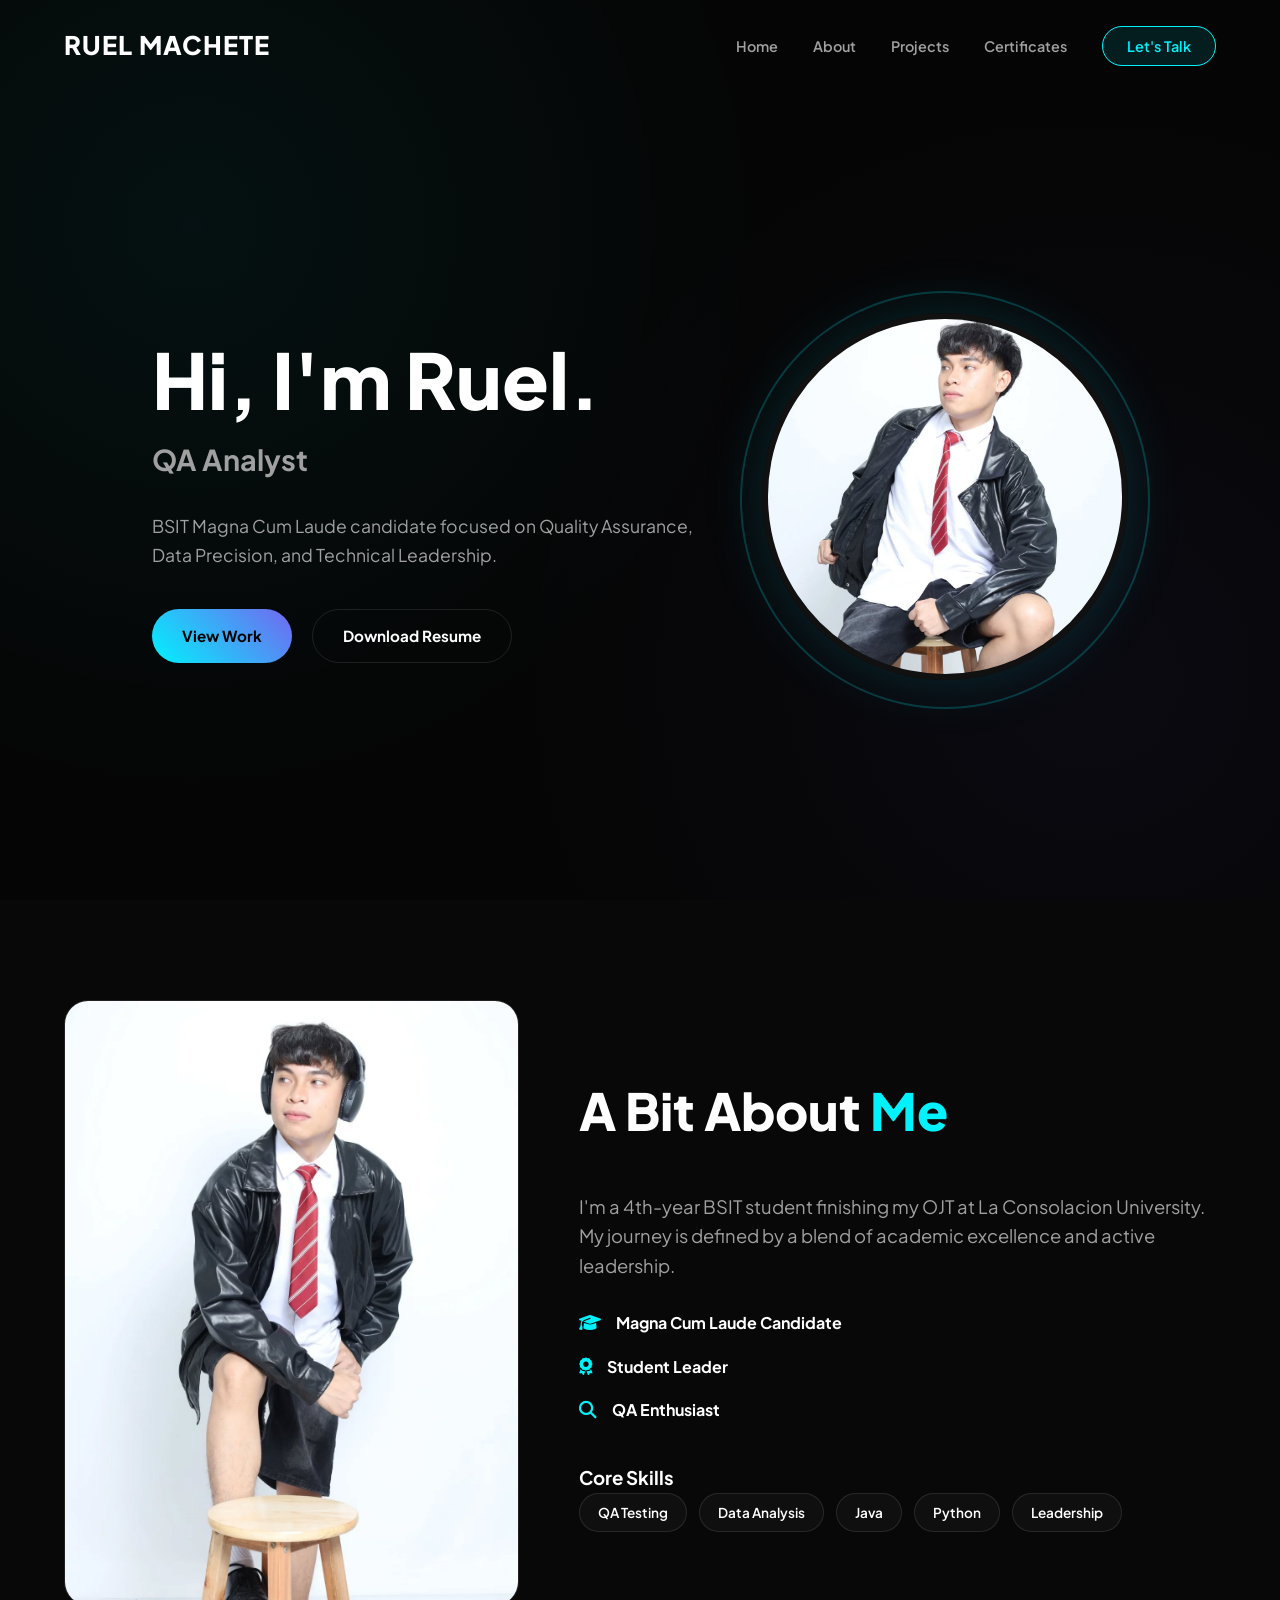
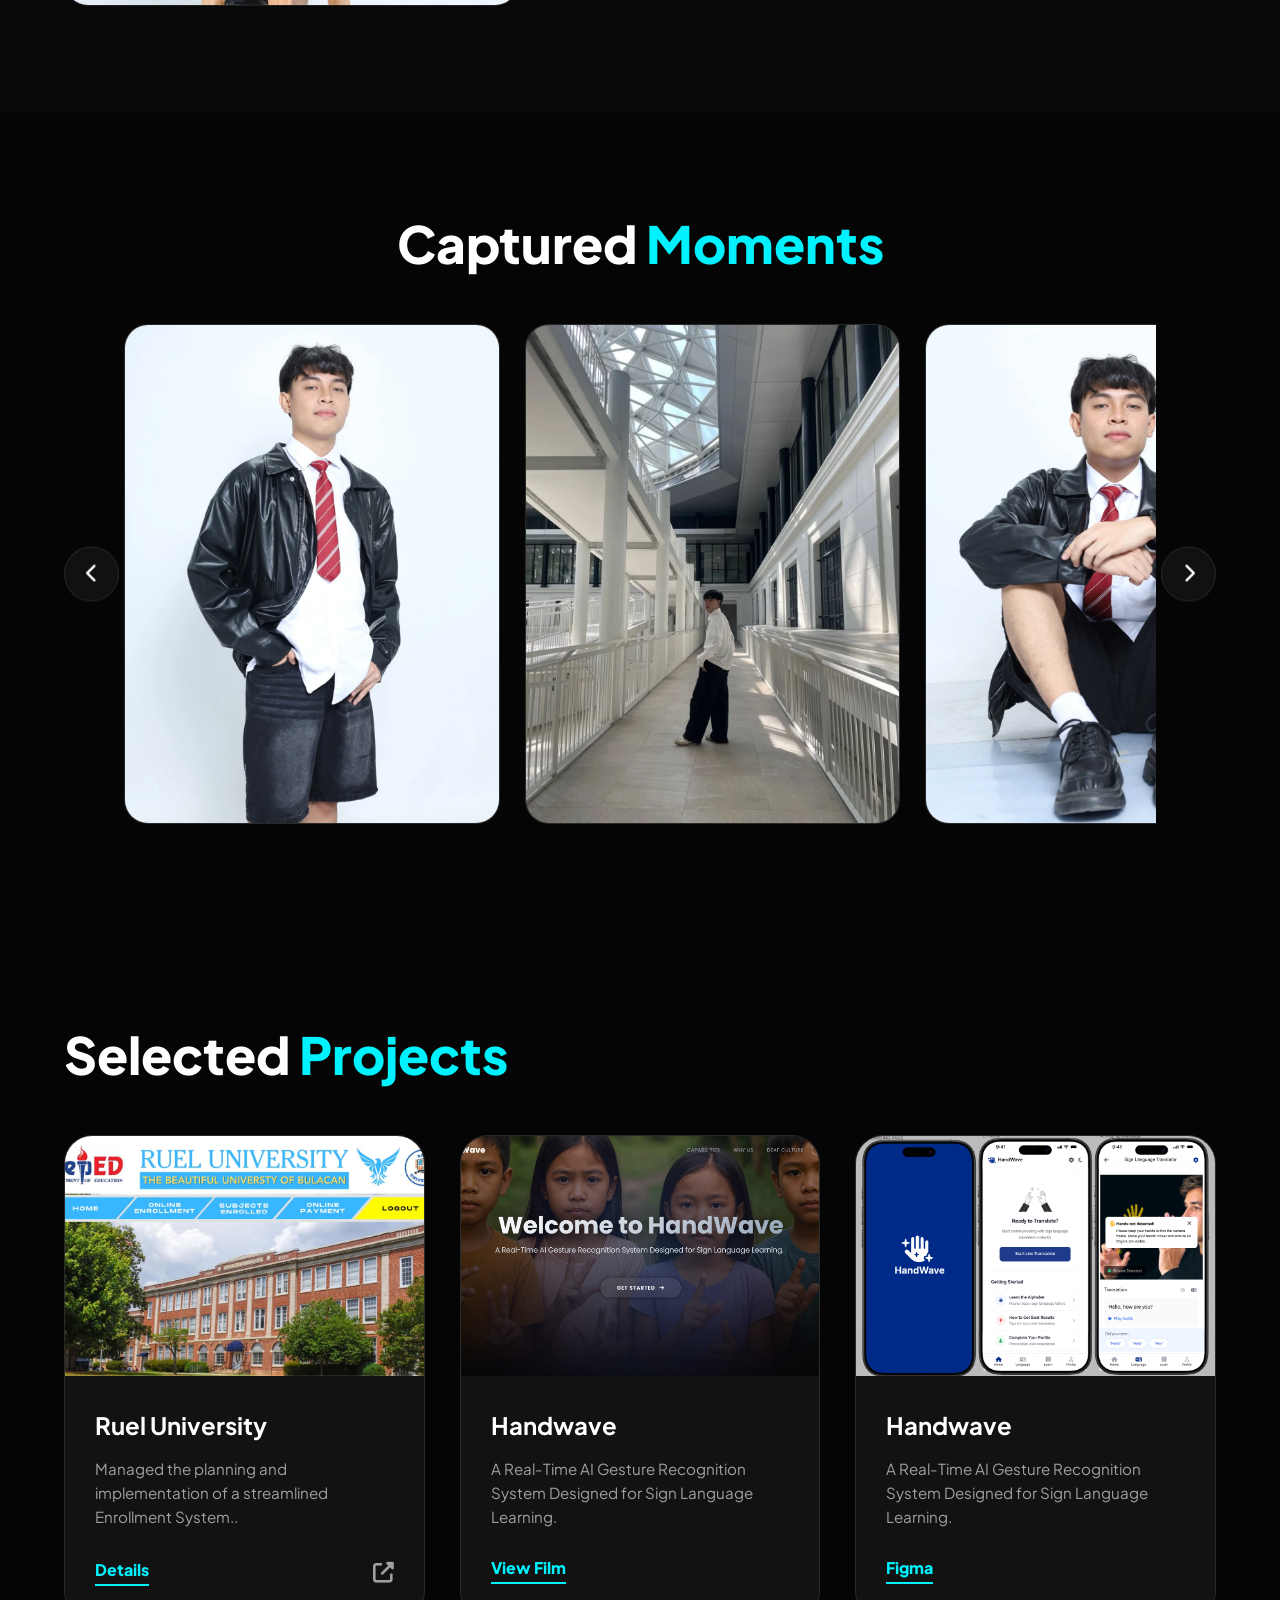
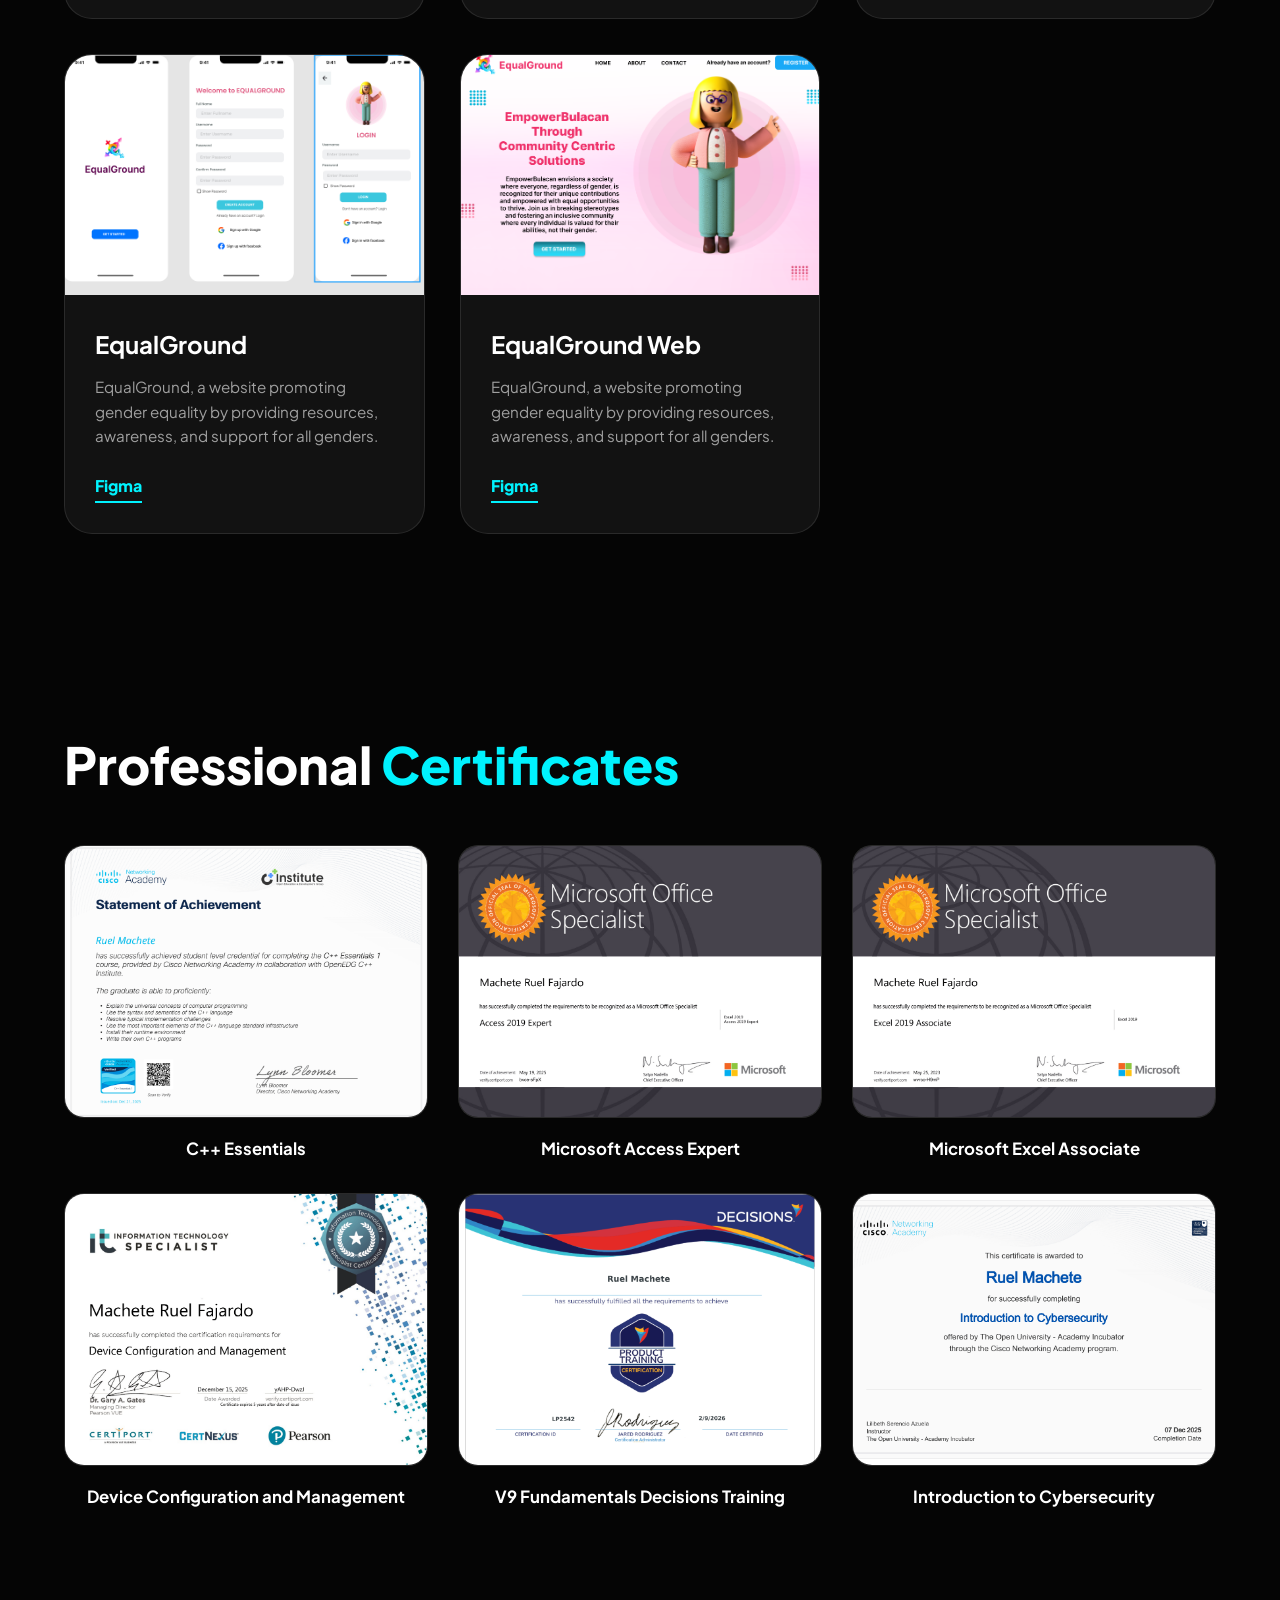
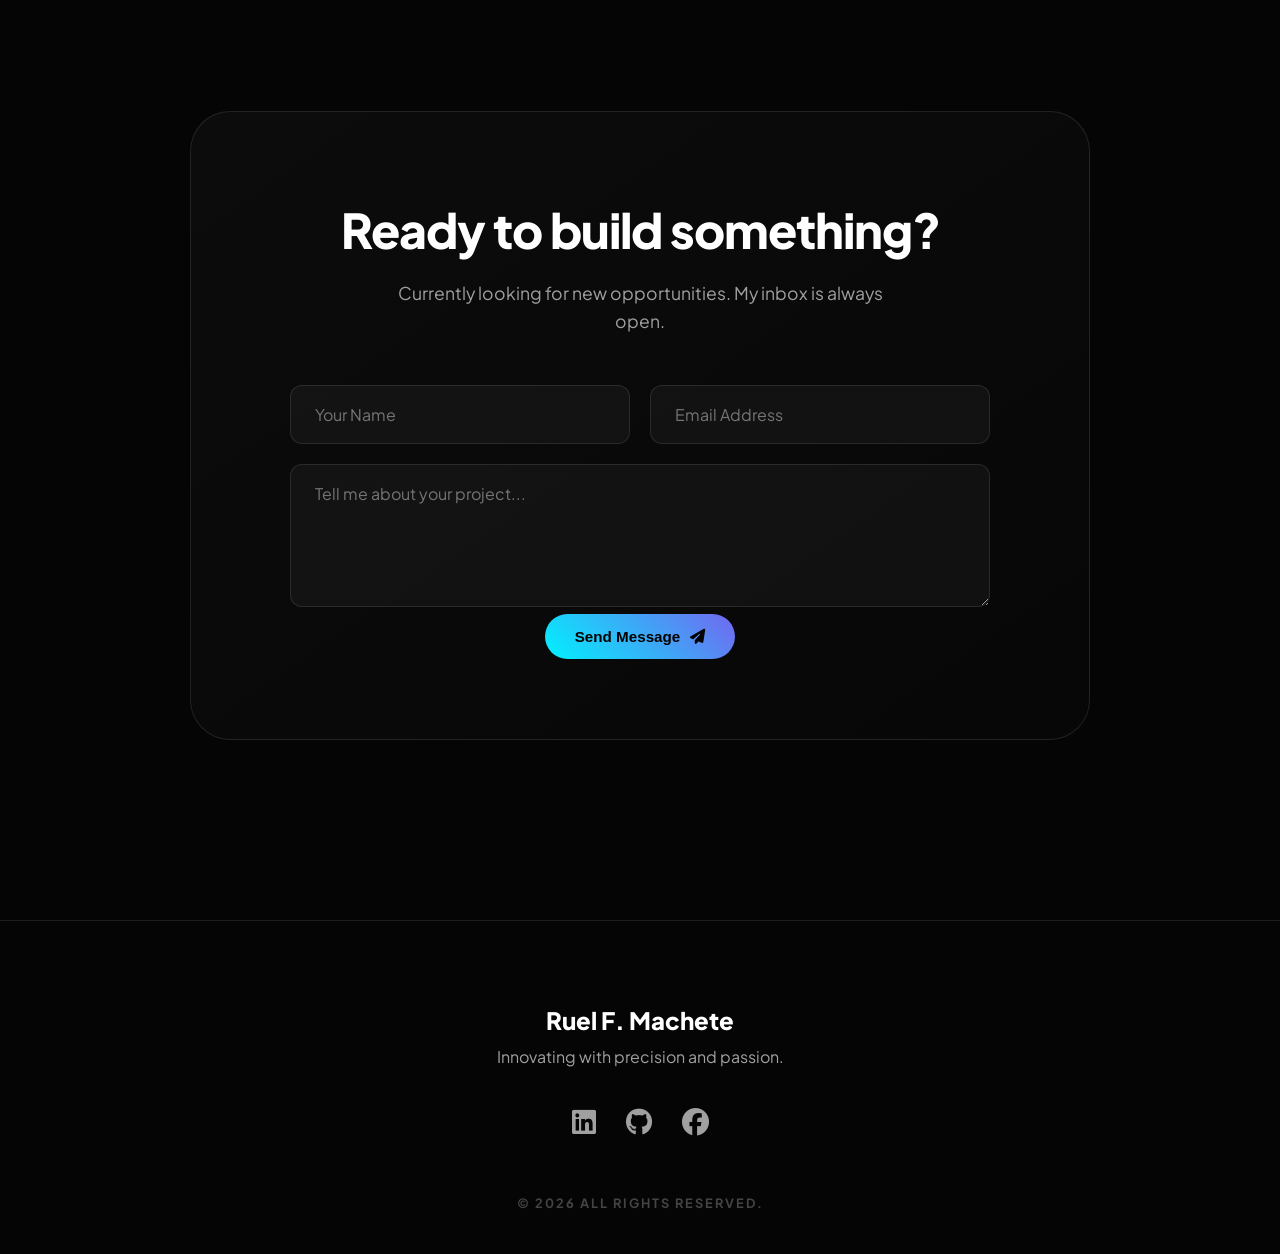
==== commit 2dda8a83: "Fix image path and filename" ====
--- a/Porfolio/index.html
+++ b/Porfolio/index.html
@@ -236,9 +236,9 @@
         <div class="container">
             <h2 class="section-title">Professional <span>Certificates</span></h2>
             <div class="cert-grid">
-                <div class="cert-item reveal delay-1" data-img="assets/images/CEssentials 1-1.png">
-                    <div class="cert-thumb">
-                        <img src="assets/images/CEssentials 1-1.png" alt="MOS">
+                <div class="cert-item reveal delay-1" data-img="assets/images/c-essentials-1-1.pnggit add .">
+                    <div class="cert-thumb">
+                        <img src="assets/images/c-essentials-1-1.png" alt="MOS">
                         <div class="overlay"><i class="fas fa-expand"></i></div>
                     </div>
                     <h4>C++ Essentials</h4>
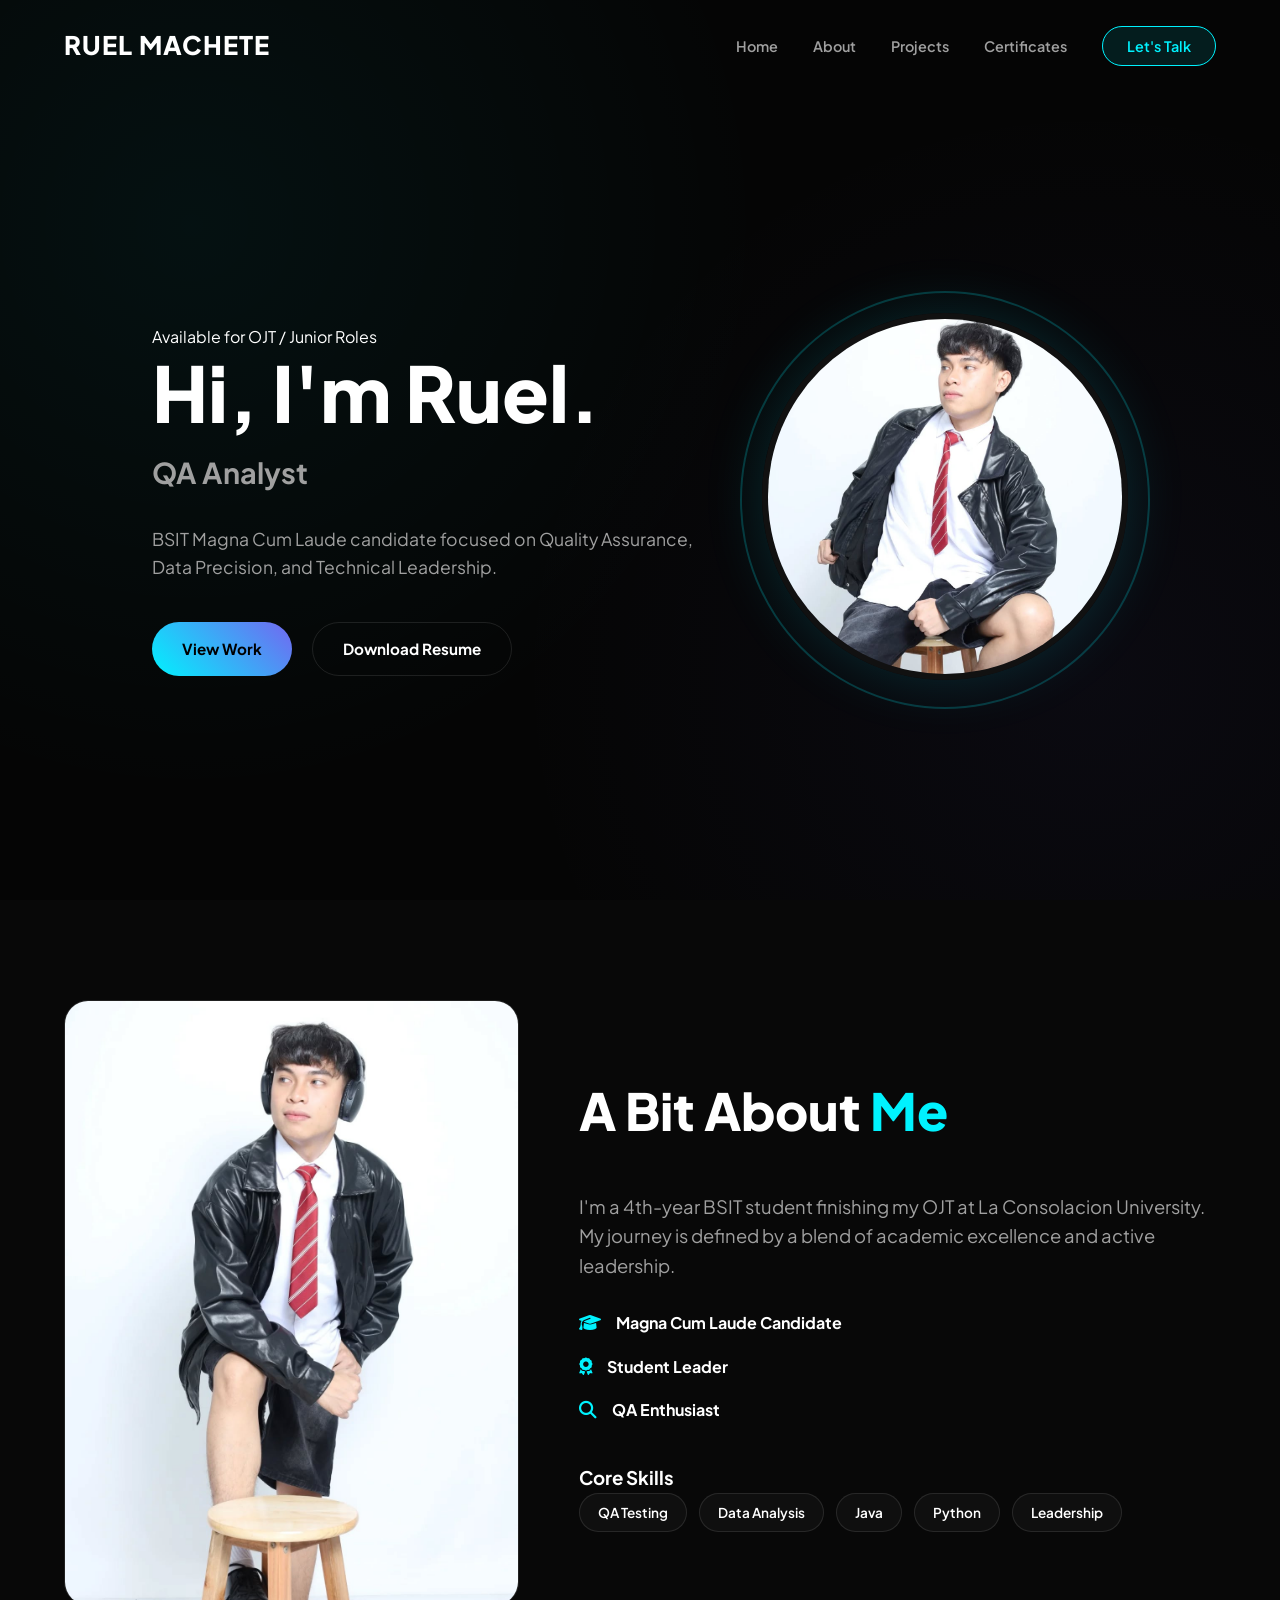
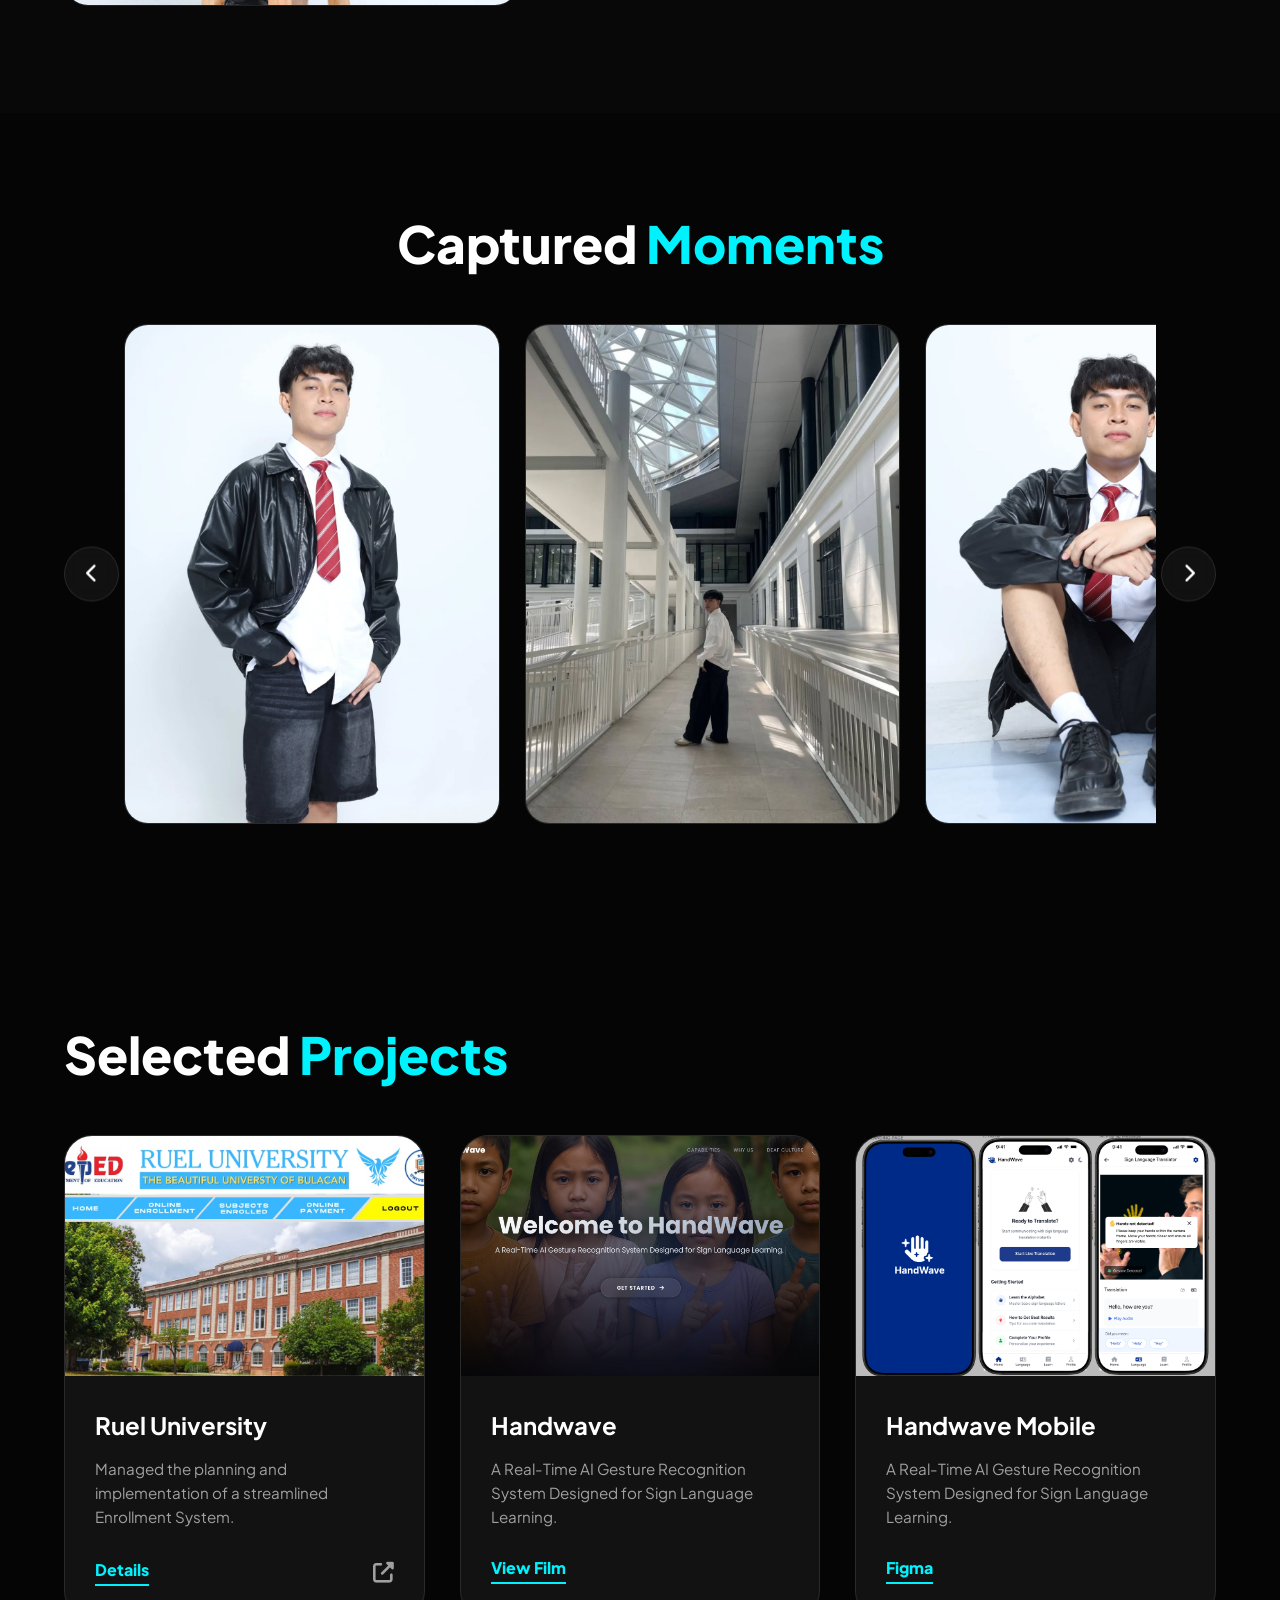
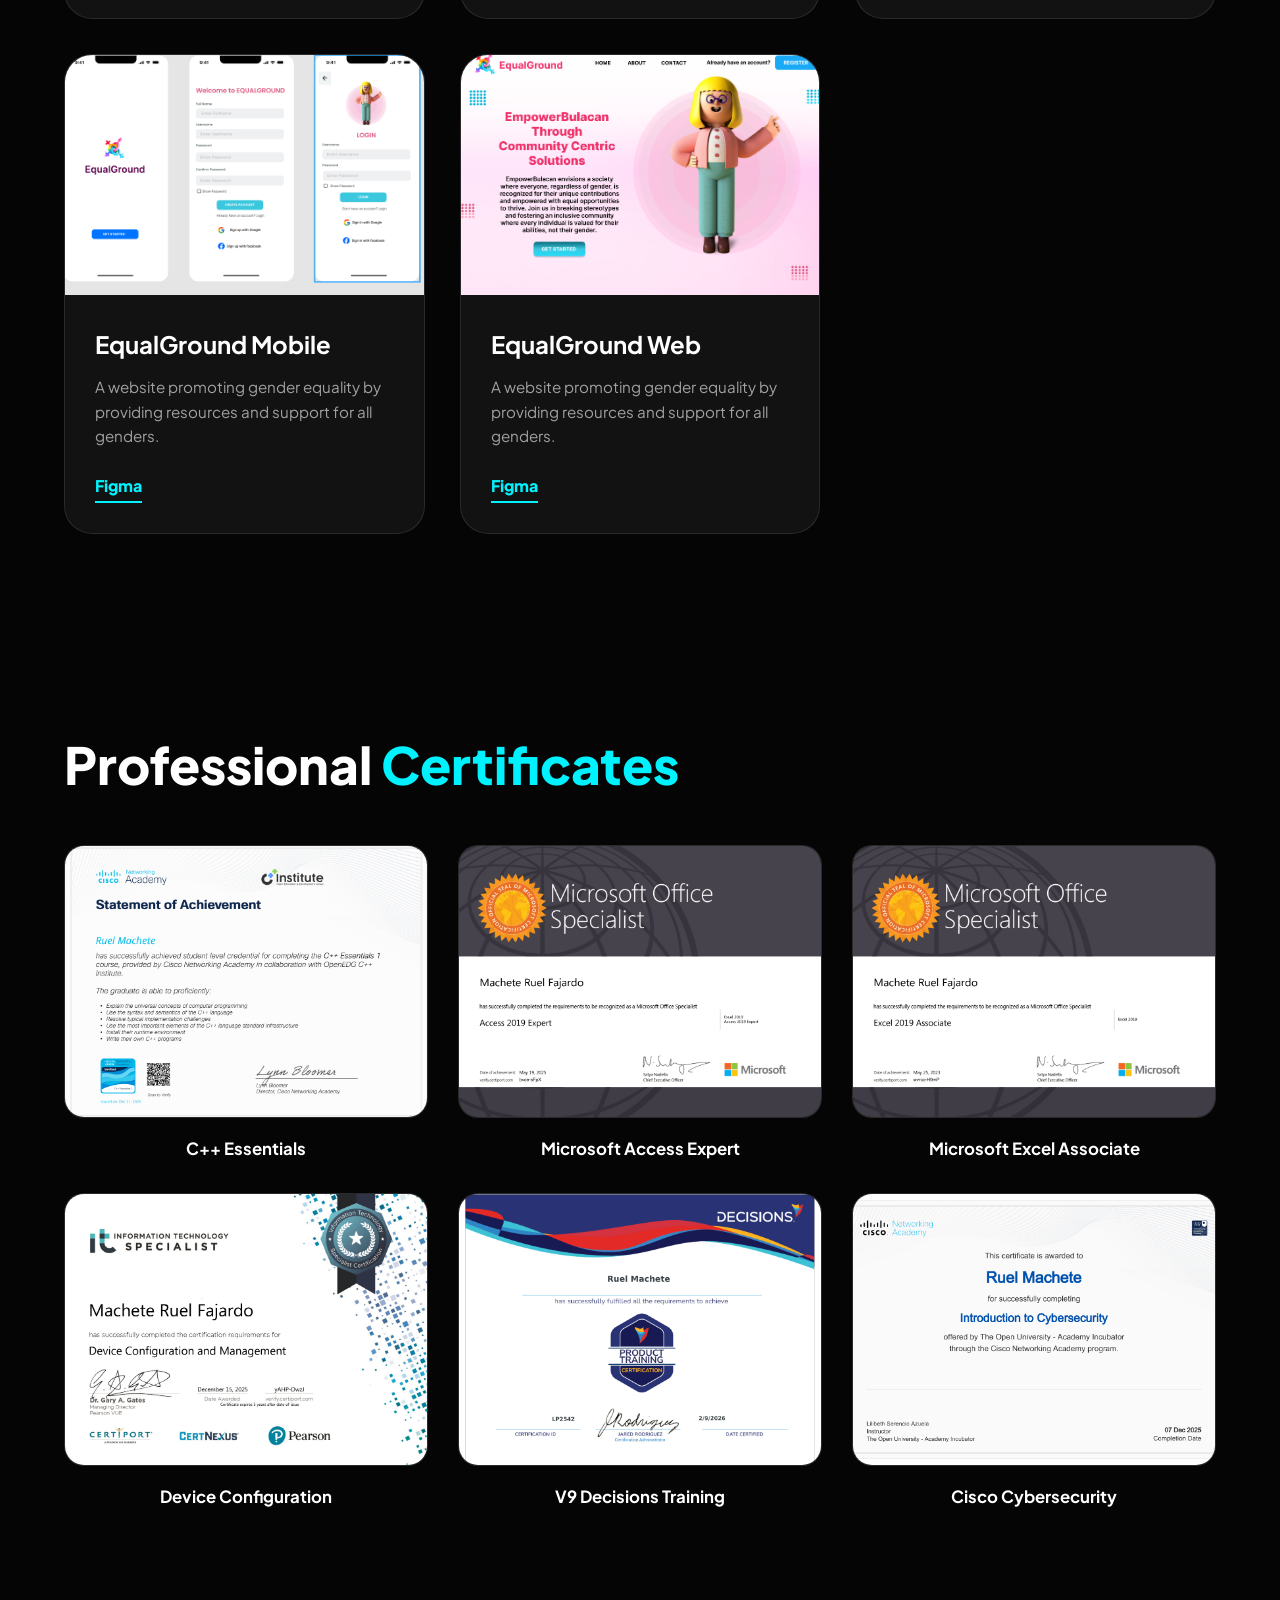
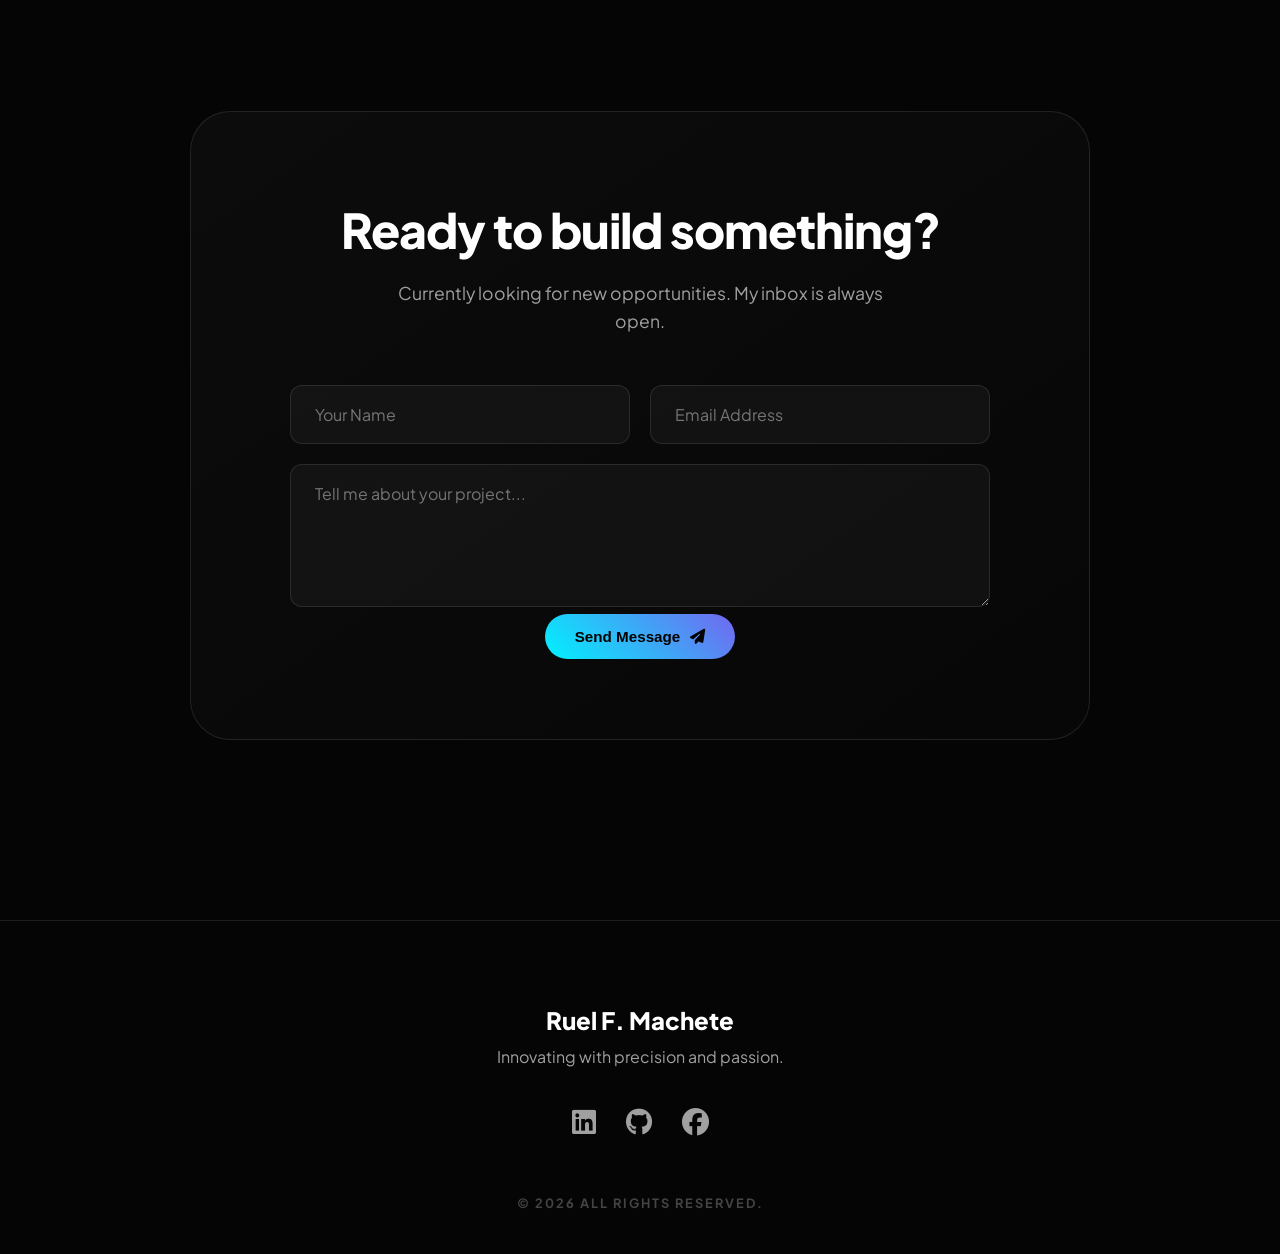
==== commit f0dc3d7d: "Updated portfolio content" ====
--- a/Porfolio/index.html
+++ b/Porfolio/index.html
@@ -28,7 +28,7 @@
     <nav class="navbar">
         <div class="container nav-flex">
             <!-- Modern Tech Logo -->
-            <a href="#" class="logo"><span></span> RUEL MACHETE<span></span></a>
+            <a href="#" class="logo"><span></span> RUEL MACHETE <span></span></a>
             
             <ul class="nav-links">
                 <li><a href="#home">Home</a></li>
@@ -46,13 +46,13 @@
         <div class="mesh-bg"></div>
         <div class="container hero-grid">
             <div class="hero-content">
-                <span class="badge reveal"></span>
+                <span class="badge reveal">Available for OJT / Junior Roles</span>
                 <h1 class="reveal delay-1">Hi, I'm Ruel.</h1>
                 <h2 class="reveal delay-2"><span class="typing"></span></h2>
                 <p class="reveal delay-3">BSIT Magna Cum Laude candidate focused on Quality Assurance, Data Precision, and Technical Leadership.</p>
                 <div class="hero-actions reveal delay-4">
                     <a href="#projects" class="btn primary">View Work</a>
-                    <!-- PDF DOWNLOAD LINK UPDATED -->
+                    <!-- PDF DOWNLOAD LINK -->
                     <a href="assets/images/RESUME.pdf" class="btn outline" download="Ruel_Machete_Resume">Download Resume</a>
                 </div>
             </div>
@@ -180,7 +180,7 @@
                     <div class="pj-img"><img src="assets/images/ruelUniversity.jpg" alt="Project 1"></div>
                     <div class="pj-body">
                         <h3>Ruel University</h3>
-                        <p>Managed the planning and implementation of a streamlined Enrollment System..</p>
+                        <p>Managed the planning and implementation of a streamlined Enrollment System.</p>
                         <div class="pj-links">
                             <a href="#" class="view-btn">Details</a>
                             <a href="#" class="icon-link"><i class="fas fa-external-link-alt"></i></a>
@@ -198,9 +198,9 @@
                     </div>
                 </div>
                 <div class="project-card reveal delay-1">
-                    <div class="pj-img"><img src="assets/images/HandWave Mobile.png" alt="Project 2"></div>
-                    <div class="pj-body">
-                        <h3>Handwave</h3>
+                    <div class="pj-img"><img src="assets/images/HandWave Mobile.png" alt="Project 3"></div>
+                    <div class="pj-body">
+                        <h3>Handwave Mobile</h3>
                         <p>A Real-Time AI Gesture Recognition System Designed for Sign Language Learning.</p>
                         <div class="pj-links">
                             <a href="#" class="view-btn">Figma</a>
@@ -208,20 +208,20 @@
                     </div>
                 </div>
                 <div class="project-card reveal delay-1">
-                    <div class="pj-img"><img src="assets/images/EqualGround Mobile.png" alt="Project 2"></div>
-                    <div class="pj-body">
-                        <h3>EqualGround</h3>
-                        <p>EqualGround, a website promoting gender equality by providing resources, awareness, and support for all genders.</p>
+                    <div class="pj-img"><img src="assets/images/EqualGround Mobile.png" alt="Project 4"></div>
+                    <div class="pj-body">
+                        <h3>EqualGround Mobile</h3>
+                        <p>A website promoting gender equality by providing resources and support for all genders.</p>
                         <div class="pj-links">
                             <a href="#" class="view-btn">Figma</a>
                         </div>
                     </div>
                 </div>
                 <div class="project-card reveal delay-1">
-                    <div class="pj-img"><img src="assets/images/EqualGround.png" alt="Project 2"></div>
+                    <div class="pj-img"><img src="assets/images/EqualGround.png" alt="Project 5"></div>
                     <div class="pj-body">
                         <h3>EqualGround Web</h3>
-                        <p>EqualGround, a website promoting gender equality by providing resources, awareness, and support for all genders.</p>
+                        <p>A website promoting gender equality by providing resources and support for all genders.</p>
                         <div class="pj-links">
                             <a href="#" class="view-btn">Figma</a>
                         </div>
@@ -236,53 +236,53 @@
         <div class="container">
             <h2 class="section-title">Professional <span>Certificates</span></h2>
             <div class="cert-grid">
-                <div class="cert-item reveal delay-1" data-img="assets/images/c-essentials-1-1.pnggit add .">
-                    <div class="cert-thumb">
-                        <img src="assets/images/c-essentials-1-1.png" alt="MOS">
+                <div class="cert-item reveal delay-1" data-img="assets/images/c-essentials-1-1.png">
+                    <div class="cert-thumb">
+                        <img src="assets/images/c-essentials-1-1.png" alt="C++">
                         <div class="overlay"><i class="fas fa-expand"></i></div>
                     </div>
                     <h4>C++ Essentials</h4>
                 </div>
                 <div class="cert-item reveal delay-1" data-img="assets/images/Access 2019 Expert.png">
                     <div class="cert-thumb">
-                        <img src="assets/images/Access 2019 Expert.png" alt="MOS">
+                        <img src="assets/images/Access 2019 Expert.png" alt="Access">
                         <div class="overlay"><i class="fas fa-expand"></i></div>
                     </div>
                     <h4>Microsoft Access Expert</h4>
                 </div>
                 <div class="cert-item reveal delay-2" data-img="assets/images/Excel 2019 Associate-1.png">
                     <div class="cert-thumb">
-                        <img src="assets/images/Excel 2019 Associate-1.png" alt="MOS">
+                        <img src="assets/images/Excel 2019 Associate-1.png" alt="Excel">
                         <div class="overlay"><i class="fas fa-expand"></i></div>
                     </div>
                     <h4>Microsoft Excel Associate</h4>
                 </div>
                 <div class="cert-item reveal delay-2" data-img="assets/images/Device Configuration and Management-1.png">
                     <div class="cert-thumb">
-                        <img src="assets/images/Device Configuration and Management-1.png" alt="MOS">
-                        <div class="overlay"><i class="fas fa-expand"></i></div>
-                    </div>
-                    <h4>Device Configuration and Management</h4>
+                        <img src="assets/images/Device Configuration and Management-1.png" alt="Networking">
+                        <div class="overlay"><i class="fas fa-expand"></i></div>
+                    </div>
+                    <h4>Device Configuration</h4>
                 </div>
                 <div class="cert-item reveal delay-2" data-img="assets/images/Machete, Ruel - V9 Fundamentals Decisions Training-1.png">
                     <div class="cert-thumb">
-                        <img src="assets/images/Machete, Ruel - V9 Fundamentals Decisions Training-1.png" alt="MOS">
-                        <div class="overlay"><i class="fas fa-expand"></i></div>
-                    </div>
-                    <h4>V9 Fundamentals Decisions Training</h4>
+                        <img src="assets/images/Machete, Ruel - V9 Fundamentals Decisions Training-1.png" alt="Training">
+                        <div class="overlay"><i class="fas fa-expand"></i></div>
+                    </div>
+                    <h4>V9 Decisions Training</h4>
                 </div>
                 <div class="cert-item reveal delay-2" data-img="assets/images/Introduction_to_Cybersecurity_certificate_ruelmachete05-gmail-com_e84aba01-76f8-4268-a1a8-6dfb121cd6-1.png">
                     <div class="cert-thumb">
                         <img src="assets/images/Introduction_to_Cybersecurity_certificate_ruelmachete05-gmail-com_e84aba01-76f8-4268-a1a8-6dfb121cd6-1.png" alt="Cisco">
                         <div class="overlay"><i class="fas fa-expand"></i></div>
                     </div>
-                    <h4>Introduction to Cybersecurity</h4>
-                </div>
-            </div>
-        </div>
-    </section>
-
-    <!-- Lightbox Modal (Used for both Gallery and Certs) -->
+                    <h4>Cisco Cybersecurity</h4>
+                </div>
+            </div>
+        </div>
+    </section>
+
+    <!-- Lightbox Modal -->
     <div id="cert-modal" class="modal">
         <span class="close-modal">&times;</span>
         <img class="modal-content" id="full-cert-img">
@@ -296,13 +296,15 @@
                     <h2>Ready to build something?</h2>
                     <p>Currently looking for new opportunities. My inbox is always open.</p>
                 </div>
-                <form class="contact-form">
+                <!-- Action set for Formspree - Replace YOUR_ID with your Formspree ID -->
+                <form id="contact-form" action="https://formspree.io/f/YOUR_ID_HERE" method="POST" class="contact-form">
                     <div class="form-row">
-                        <input type="text" placeholder="Your Name" required>
-                        <input type="email" placeholder="Email Address" required>
-                    </div>
-                    <textarea placeholder="Tell me about your project..." rows="5"></textarea>
-                    <button type="submit" class="btn primary">Send Message <i class="fas fa-paper-plane"></i></button>
+                        <input type="text" name="name" placeholder="Your Name" required>
+                        <input type="email" name="email" placeholder="Email Address" required>
+                    </div>
+                    <textarea name="message" placeholder="Tell me about your project..." rows="5" required></textarea>
+                    <button type="submit" id="submit-btn" class="btn primary">Send Message <i class="fas fa-paper-plane"></i></button>
+                    <p id="form-status" style="margin-top: 15px; display: none;"></p>
                 </form>
             </div>
         </div>
@@ -315,10 +317,11 @@
                 <h3>Ruel F. Machete</h3>
                 <p>Innovating with precision and passion.</p>
             </div>
+            <!-- UPDATED SOCIAL LINKS -->
             <div class="foot-links">
-                <a href="#"><i class="fab fa-linkedin"></i></a>
-                <a href="#"><i class="fab fa-github"></i></a>
-                <a href="#"><i class="fab fa-facebook"></i></a>
+                <a href="https://linkedin.com/in/ruel-machete-337049395" target="_blank"><i class="fab fa-linkedin"></i></a>
+                <a href="https://github.com" target="_blank"><i class="fab fa-github"></i></a>
+                <a href="https://www.facebook.com/ruel.machete.1/" target="_blank"><i class="fab fa-facebook"></i></a>
             </div>
             <p class="copy">&copy; 2026 All Rights Reserved.</p>
         </div>
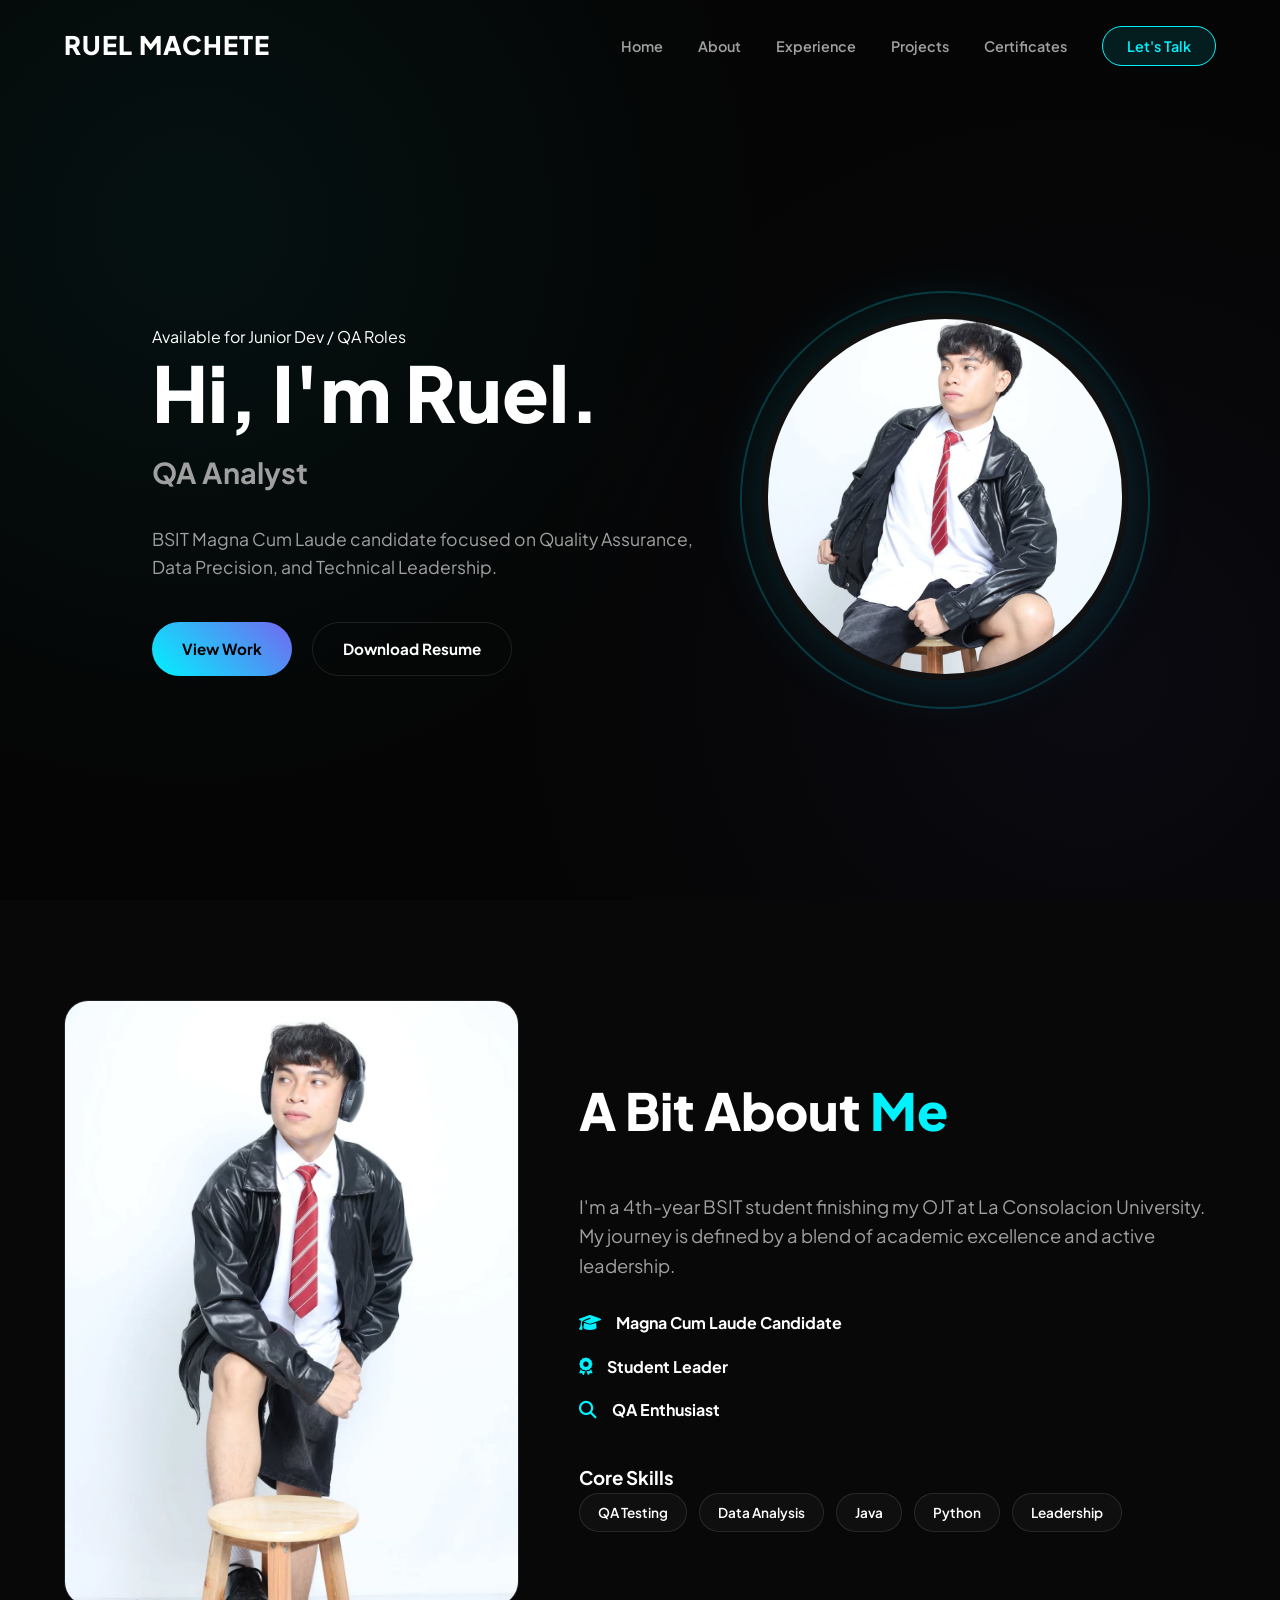
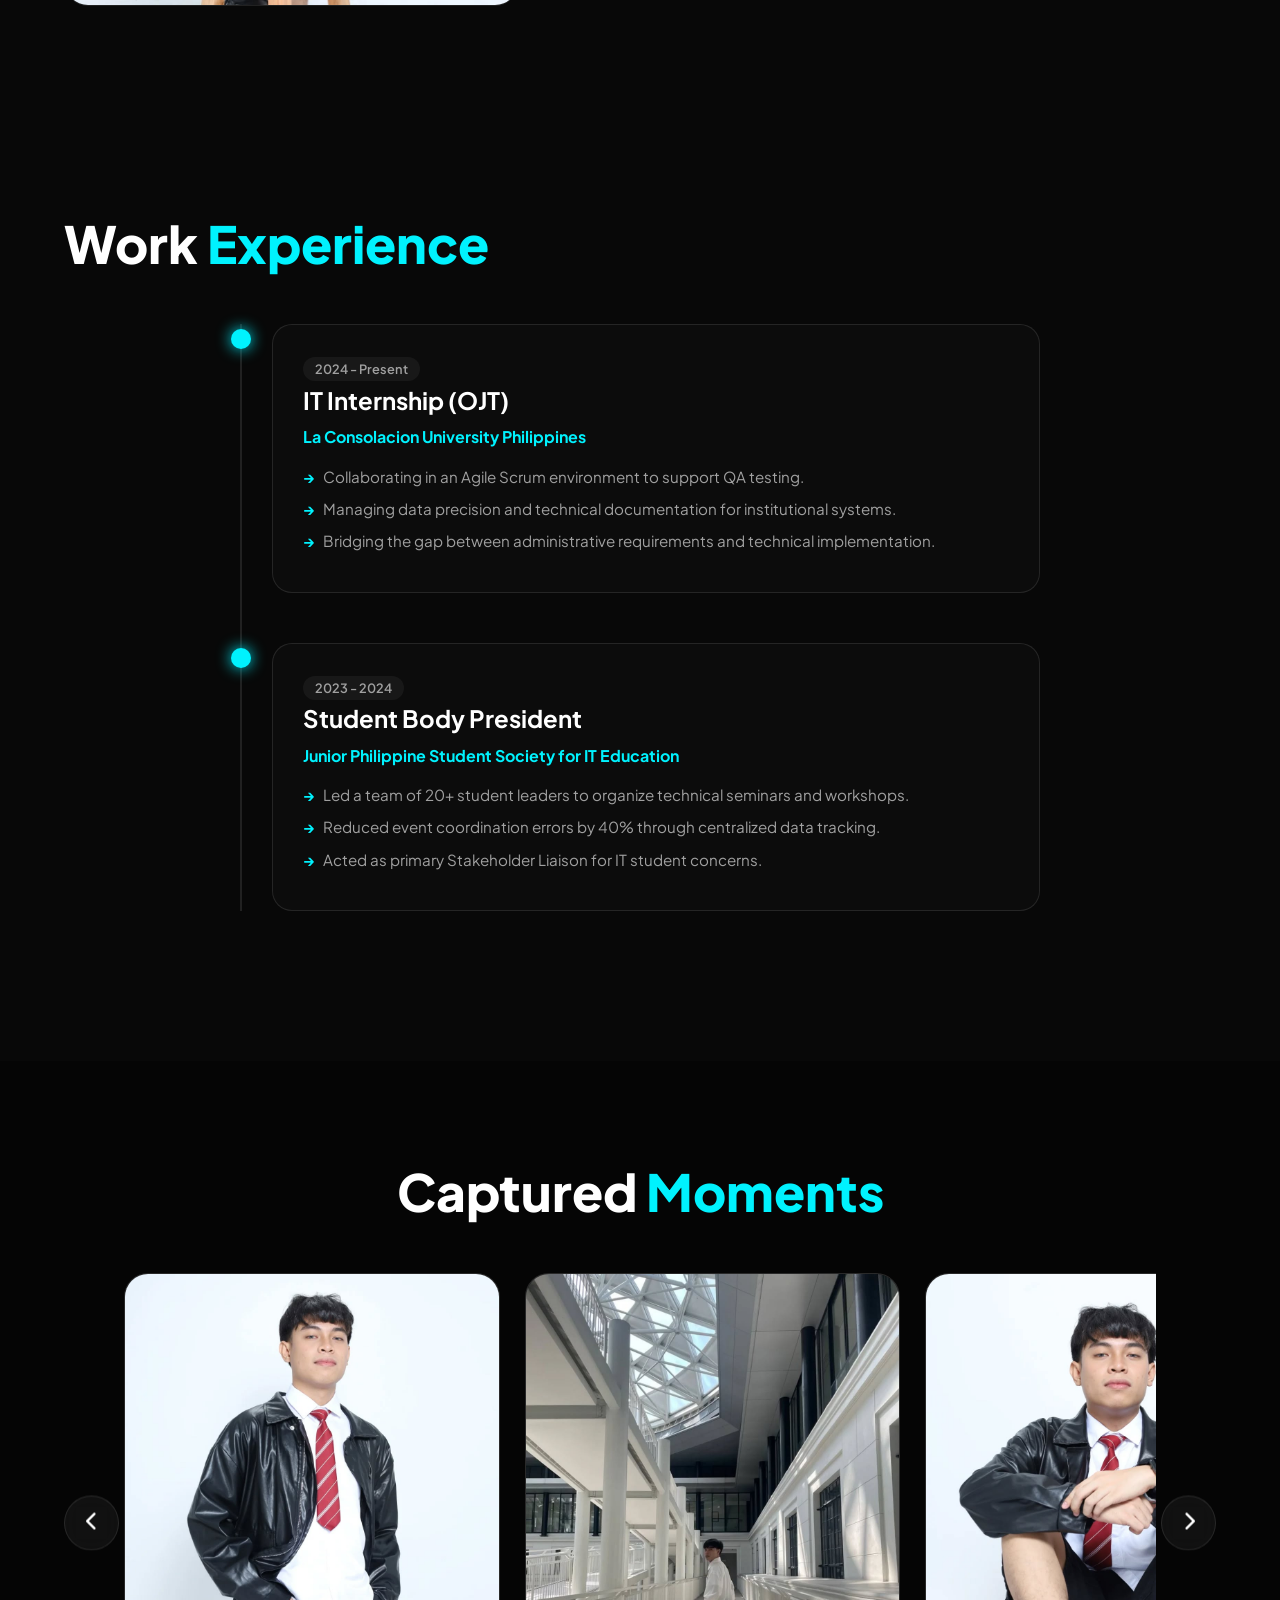
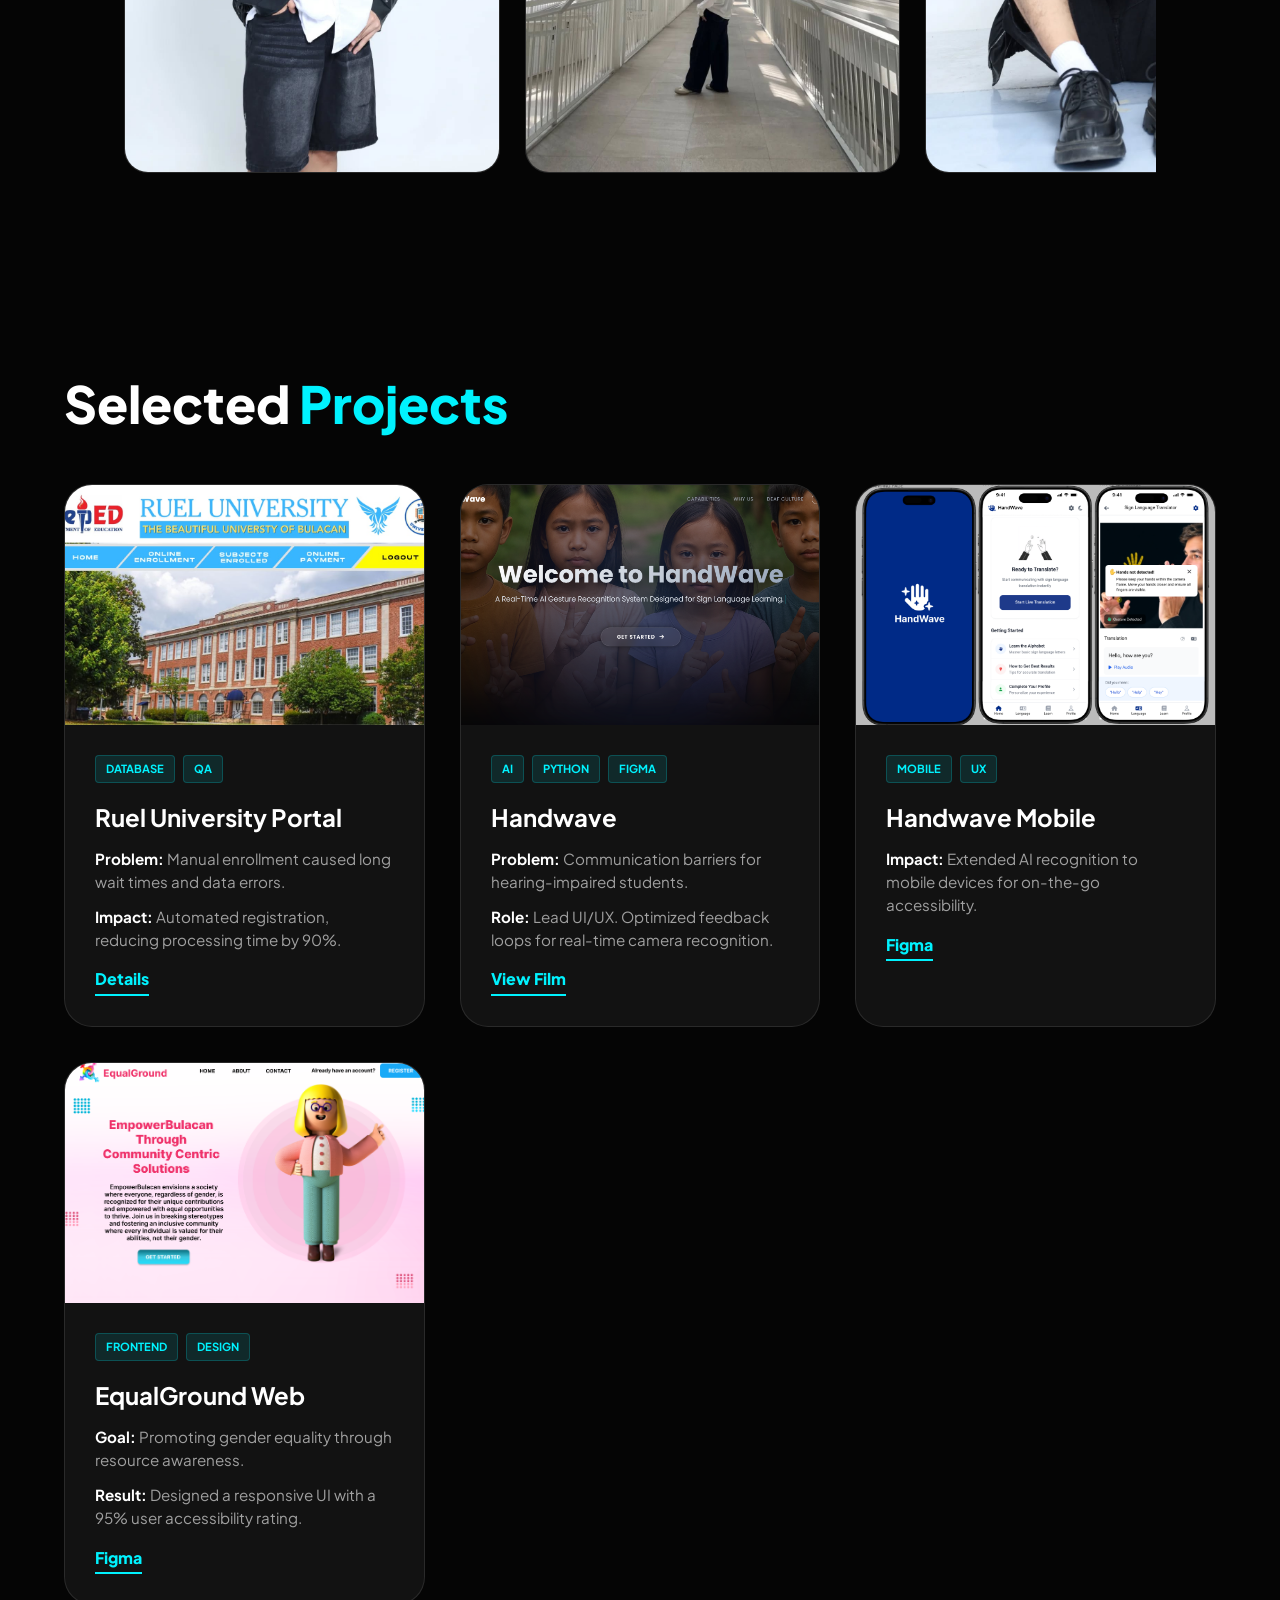
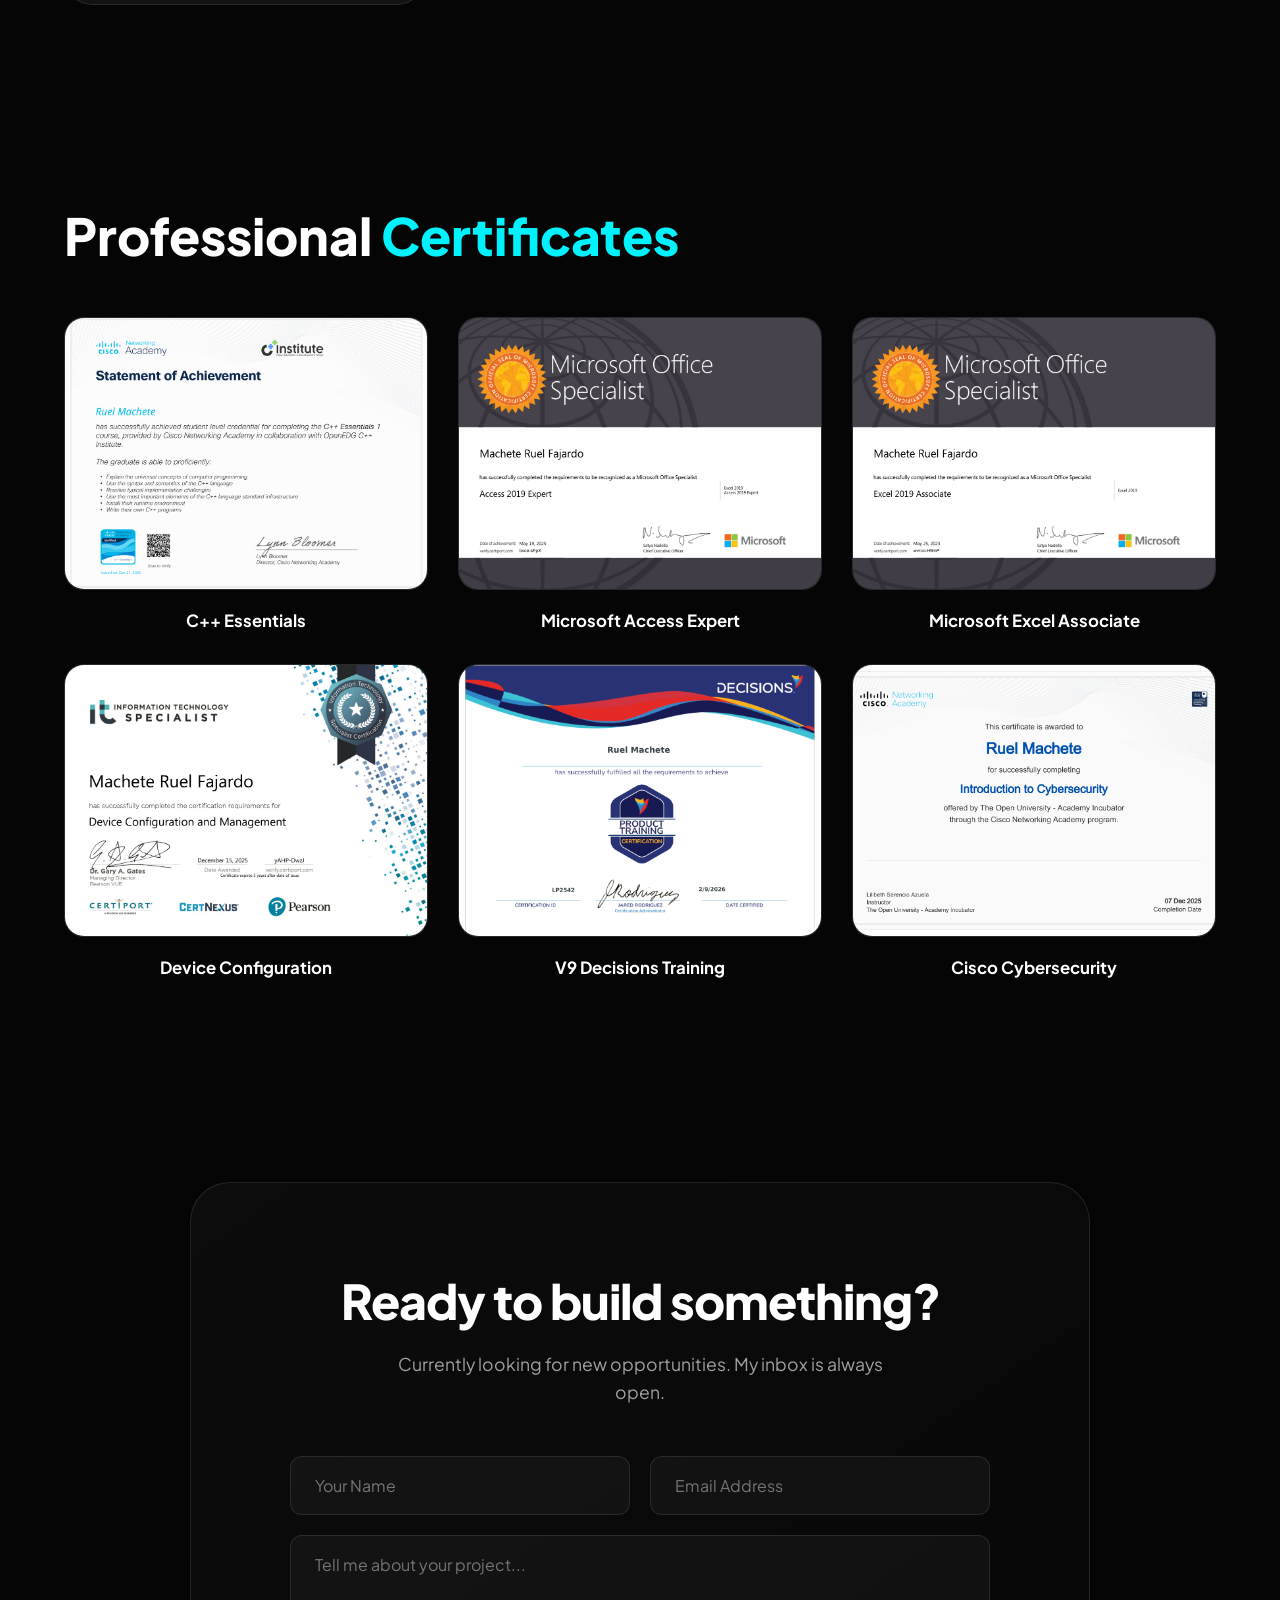
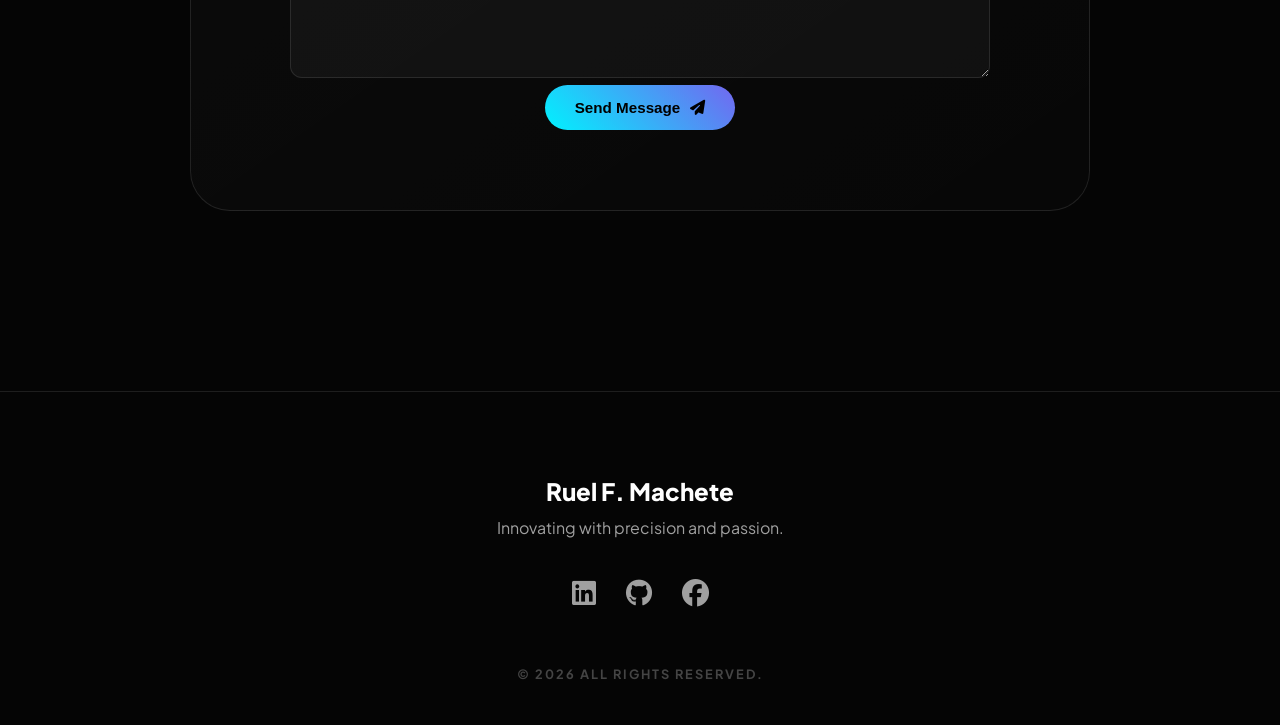
==== commit 16146f11: "Updated portfolio" ====
--- a/Porfolio/index.html
+++ b/Porfolio/index.html
@@ -10,6 +10,7 @@
     <link rel="stylesheet" href="css/navbar.css">
     <link rel="stylesheet" href="css/hero.css">
     <link rel="stylesheet" href="css/about.css">
+    <link rel="stylesheet" href="css/experience.css"> <!-- Added Experience CSS Link -->
     <link rel="stylesheet" href="css/gallery.css">
     <link rel="stylesheet" href="css/projects.css">
     <link rel="stylesheet" href="css/certs.css">
@@ -28,11 +29,12 @@
     <nav class="navbar">
         <div class="container nav-flex">
             <!-- Modern Tech Logo -->
-            <a href="#" class="logo"><span></span> RUEL MACHETE <span></span></a>
+            <a href="#" class="logo"><span></span> RUEL MACHETE<span></span></a>
             
             <ul class="nav-links">
                 <li><a href="#home">Home</a></li>
                 <li><a href="#about">About</a></li>
+                <li><a href="#experience">Experience</a></li> <!-- Added Experience Nav Link -->
                 <li><a href="#projects">Projects</a></li>
                 <li><a href="#certs">Certificates</a></li>
                 <li><a href="#contact" class="nav-cta">Let's Talk</a></li>
@@ -46,7 +48,7 @@
         <div class="mesh-bg"></div>
         <div class="container hero-grid">
             <div class="hero-content">
-                <span class="badge reveal">Available for OJT / Junior Roles</span>
+                <span class="badge reveal">Available for Junior Dev / QA Roles</span> <!-- Added context label -->
                 <h1 class="reveal delay-1">Hi, I'm Ruel.</h1>
                 <h2 class="reveal delay-2"><span class="typing"></span></h2>
                 <p class="reveal delay-3">BSIT Magna Cum Laude candidate focused on Quality Assurance, Data Precision, and Technical Leadership.</p>
@@ -93,6 +95,39 @@
         </div>
     </section>
 
+    <!-- Professional Experience Section (New) -->
+    <section id="experience" class="experience">
+        <div class="container">
+            <h2 class="section-title">Work <span>Experience</span></h2>
+            <div class="timeline reveal">
+                <div class="timeline-item">
+                    <div class="time-content">
+                        <span class="period">2024 - Present</span>
+                        <h3>IT Internship (OJT)</h3>
+                        <span class="company">La Consolacion University Philippines</span>
+                        <ul>
+                            <li>Collaborating in an Agile Scrum environment to support QA testing.</li>
+                            <li>Managing data precision and technical documentation for institutional systems.</li>
+                            <li>Bridging the gap between administrative requirements and technical implementation.</li>
+                        </ul>
+                    </div>
+                </div>
+                <div class="timeline-item">
+                    <div class="time-content">
+                        <span class="period">2023 - 2024</span>
+                        <h3>Student Body President</h3>
+                        <span class="company">Junior Philippine Student Society for IT Education</span>
+                        <ul>
+                            <li>Led a team of 20+ student leaders to organize technical seminars and workshops.</li>
+                            <li>Reduced event coordination errors by 40% through centralized data tracking.</li>
+                            <li>Acted as primary Stakeholder Liaison for IT student concerns.</li>
+                        </ul>
+                    </div>
+                </div>
+            </div>
+        </div>
+    </section>
+
     <!-- Photo Gallery Carousel -->
     <section id="gallery" class="gallery-section">
         <div class="container">
@@ -176,52 +211,52 @@
         <div class="container">
             <h2 class="section-title">Selected <span>Projects</span></h2>
             <div class="project-grid">
+                <!-- Project 1 -->
                 <div class="project-card reveal">
                     <div class="pj-img"><img src="assets/images/ruelUniversity.jpg" alt="Project 1"></div>
                     <div class="pj-body">
-                        <h3>Ruel University</h3>
-                        <p>Managed the planning and implementation of a streamlined Enrollment System.</p>
+                        <div class="pj-tags"><span>Database</span><span>QA</span></div>
+                        <h3>Ruel University Portal</h3>
+                        <p><strong>Problem:</strong> Manual enrollment caused long wait times and data errors.</p>
+                        <p><strong>Impact:</strong> Automated registration, reducing processing time by 90%.</p>
                         <div class="pj-links">
                             <a href="#" class="view-btn">Details</a>
-                            <a href="#" class="icon-link"><i class="fas fa-external-link-alt"></i></a>
-                        </div>
-                    </div>
-                </div>
+                        </div>
+                    </div>
+                </div>
+                <!-- Project 2 -->
                 <div class="project-card reveal delay-1">
                     <div class="pj-img"><img src="assets/images/handwave.png" alt="Project 2"></div>
                     <div class="pj-body">
+                        <div class="pj-tags"><span>AI</span><span>Python</span><span>Figma</span></div>
                         <h3>Handwave</h3>
-                        <p>A Real-Time AI Gesture Recognition System Designed for Sign Language Learning.</p>
+                        <p><strong>Problem:</strong> Communication barriers for hearing-impaired students.</p>
+                        <p><strong>Role:</strong> Lead UI/UX. Optimized feedback loops for real-time camera recognition.</p>
                         <div class="pj-links">
                             <a href="#" class="view-btn">View Film</a>
                         </div>
                     </div>
                 </div>
+                <!-- Project 3 -->
                 <div class="project-card reveal delay-1">
                     <div class="pj-img"><img src="assets/images/HandWave Mobile.png" alt="Project 3"></div>
                     <div class="pj-body">
+                        <div class="pj-tags"><span>Mobile</span><span>UX</span></div>
                         <h3>Handwave Mobile</h3>
-                        <p>A Real-Time AI Gesture Recognition System Designed for Sign Language Learning.</p>
+                        <p><strong>Impact:</strong> Extended AI recognition to mobile devices for on-the-go accessibility.</p>
                         <div class="pj-links">
                             <a href="#" class="view-btn">Figma</a>
                         </div>
                     </div>
                 </div>
-                <div class="project-card reveal delay-1">
-                    <div class="pj-img"><img src="assets/images/EqualGround Mobile.png" alt="Project 4"></div>
-                    <div class="pj-body">
-                        <h3>EqualGround Mobile</h3>
-                        <p>A website promoting gender equality by providing resources and support for all genders.</p>
-                        <div class="pj-links">
-                            <a href="#" class="view-btn">Figma</a>
-                        </div>
-                    </div>
-                </div>
+                <!-- Project 4 -->
                 <div class="project-card reveal delay-1">
                     <div class="pj-img"><img src="assets/images/EqualGround.png" alt="Project 5"></div>
                     <div class="pj-body">
+                        <div class="pj-tags"><span>Frontend</span><span>Design</span></div>
                         <h3>EqualGround Web</h3>
-                        <p>A website promoting gender equality by providing resources and support for all genders.</p>
+                        <p><strong>Goal:</strong> Promoting gender equality through resource awareness.</p>
+                        <p><strong>Result:</strong> Designed a responsive UI with a 95% user accessibility rating.</p>
                         <div class="pj-links">
                             <a href="#" class="view-btn">Figma</a>
                         </div>
@@ -238,21 +273,21 @@
             <div class="cert-grid">
                 <div class="cert-item reveal delay-1" data-img="assets/images/c-essentials-1-1.png">
                     <div class="cert-thumb">
-                        <img src="assets/images/c-essentials-1-1.png" alt="C++">
+                        <img src="assets/images/c-essentials-1-1.png" alt="MOS">
                         <div class="overlay"><i class="fas fa-expand"></i></div>
                     </div>
                     <h4>C++ Essentials</h4>
                 </div>
                 <div class="cert-item reveal delay-1" data-img="assets/images/Access 2019 Expert.png">
                     <div class="cert-thumb">
-                        <img src="assets/images/Access 2019 Expert.png" alt="Access">
+                        <img src="assets/images/Access 2019 Expert.png" alt="MOS">
                         <div class="overlay"><i class="fas fa-expand"></i></div>
                     </div>
                     <h4>Microsoft Access Expert</h4>
                 </div>
                 <div class="cert-item reveal delay-2" data-img="assets/images/Excel 2019 Associate-1.png">
                     <div class="cert-thumb">
-                        <img src="assets/images/Excel 2019 Associate-1.png" alt="Excel">
+                        <img src="assets/images/Excel 2019 Associate-1.png" alt="MOS">
                         <div class="overlay"><i class="fas fa-expand"></i></div>
                     </div>
                     <h4>Microsoft Excel Associate</h4>
@@ -296,7 +331,6 @@
                     <h2>Ready to build something?</h2>
                     <p>Currently looking for new opportunities. My inbox is always open.</p>
                 </div>
-                <!-- Action set for Formspree - Replace YOUR_ID with your Formspree ID -->
                 <form id="contact-form" action="https://formspree.io/f/YOUR_ID_HERE" method="POST" class="contact-form">
                     <div class="form-row">
                         <input type="text" name="name" placeholder="Your Name" required>
@@ -320,7 +354,7 @@
             <!-- UPDATED SOCIAL LINKS -->
             <div class="foot-links">
                 <a href="https://linkedin.com/in/ruel-machete-337049395" target="_blank"><i class="fab fa-linkedin"></i></a>
-                <a href="https://github.com" target="_blank"><i class="fab fa-github"></i></a>
+                <a href="https://github.com/ruelmachete" target="_blank"><i class="fab fa-github"></i></a>
                 <a href="https://www.facebook.com/ruel.machete.1/" target="_blank"><i class="fab fa-facebook"></i></a>
             </div>
             <p class="copy">&copy; 2026 All Rights Reserved.</p>
--- a/Porfolio/css/experience.css
+++ b/Porfolio/css/experience.css
@@ -0,0 +1,87 @@
+/* EXPERIENCE SECTION */
+.experience {
+    background: #080808;
+    padding: 100px 0;
+}
+
+.timeline {
+    position: relative;
+    max-width: 800px;
+    margin: 40px auto 0;
+    padding-left: 30px;
+    border-left: 2px solid var(--border);
+}
+
+.timeline-item {
+    position: relative;
+    margin-bottom: 50px;
+}
+
+.timeline-item::before {
+    content: '';
+    position: absolute;
+    left: -41px;
+    top: 5px;
+    width: 20px;
+    height: 20px;
+    background: var(--primary);
+    border-radius: 50%;
+    box-shadow: 0 0 15px var(--primary);
+    z-index: 1;
+}
+
+.time-content {
+    background: rgba(255, 255, 255, 0.02);
+    padding: 30px;
+    border-radius: 20px;
+    border: 1px solid var(--border);
+    transition: 0.3s;
+}
+
+.time-content:hover {
+    border-color: var(--primary);
+    background: rgba(255, 255, 255, 0.04);
+}
+
+.time-content h3 {
+    font-size: 1.5rem;
+    color: #fff;
+    margin-bottom: 5px;
+}
+
+.time-content .company {
+    color: var(--primary);
+    font-weight: 700;
+    display: block;
+    margin-bottom: 10px;
+}
+
+.time-content .period {
+    font-size: 0.8rem;
+    color: var(--text-dim);
+    background: rgba(255, 255, 255, 0.05);
+    padding: 4px 12px;
+    border-radius: 50px;
+    font-weight: 600;
+}
+
+.time-content ul {
+    margin-top: 15px;
+    list-style: none;
+}
+
+.time-content ul li {
+    color: var(--text-dim);
+    margin-bottom: 8px;
+    position: relative;
+    padding-left: 20px;
+    font-size: 0.95rem;
+}
+
+.time-content ul li::before {
+    content: '→';
+    position: absolute;
+    left: 0;
+    color: var(--primary);
+    font-weight: bold;
+}
--- a/Porfolio/css/projects.css
+++ b/Porfolio/css/projects.css
@@ -4,16 +4,31 @@
 .project-card {
     background: var(--card); border-radius: 28px; overflow: hidden;
     border: 1px solid var(--border); transition: var(--transition);
+    display: flex;
+    flex-direction: column;
 }
 .project-card:hover { transform: translateY(-12px); border-color: var(--primary); box-shadow: 0 25px 50px rgba(0,0,0,0.5); }
 .pj-img { height: 240px; overflow: hidden; }
 .pj-img img { width: 100%; height: 100%; object-fit: cover; transition: 0.7s; }
 .project-card:hover .pj-img img { transform: scale(1.1); }
 
-.pj-body { padding: 30px; }
-.pj-body h3 { margin-bottom: 12px; font-size: 1.5rem; font-weight: 700; }
-.pj-body p { color: var(--text-dim); font-size: 0.95rem; margin-bottom: 25px; min-height: 3em; }
-.pj-links { display: flex; justify-content: space-between; align-items: center; }
+.pj-body { padding: 30px; flex-grow: 1; }
+.pj-body h3 { margin-bottom: 12px; font-size: 1.5rem; font-weight: 700; color: #fff; }
+
+/* Tag Styling */
+.pj-tags {
+    display: flex; gap: 8px; margin-bottom: 15px;
+}
+.pj-tags span {
+    font-size: 0.7rem; background: rgba(0, 242, 254, 0.1); color: var(--primary);
+    padding: 4px 10px; border-radius: 4px; border: 1px solid rgba(0, 242, 254, 0.2);
+    font-weight: 700; text-transform: uppercase;
+}
+
+.pj-body p { color: var(--text-dim); font-size: 0.95rem; margin-bottom: 12px; line-height: 1.5; }
+.pj-body p strong { color: #fff; }
+
+.pj-links { display: flex; justify-content: space-between; align-items: center; margin-top: 15px; }
 .view-btn { text-decoration: none; color: var(--primary); font-weight: 800; border-bottom: 2px solid var(--primary); padding-bottom: 2px; }
 .icon-link { color: var(--text-dim); font-size: 1.3rem; transition: 0.3s; }
 .icon-link:hover { color: #fff; }
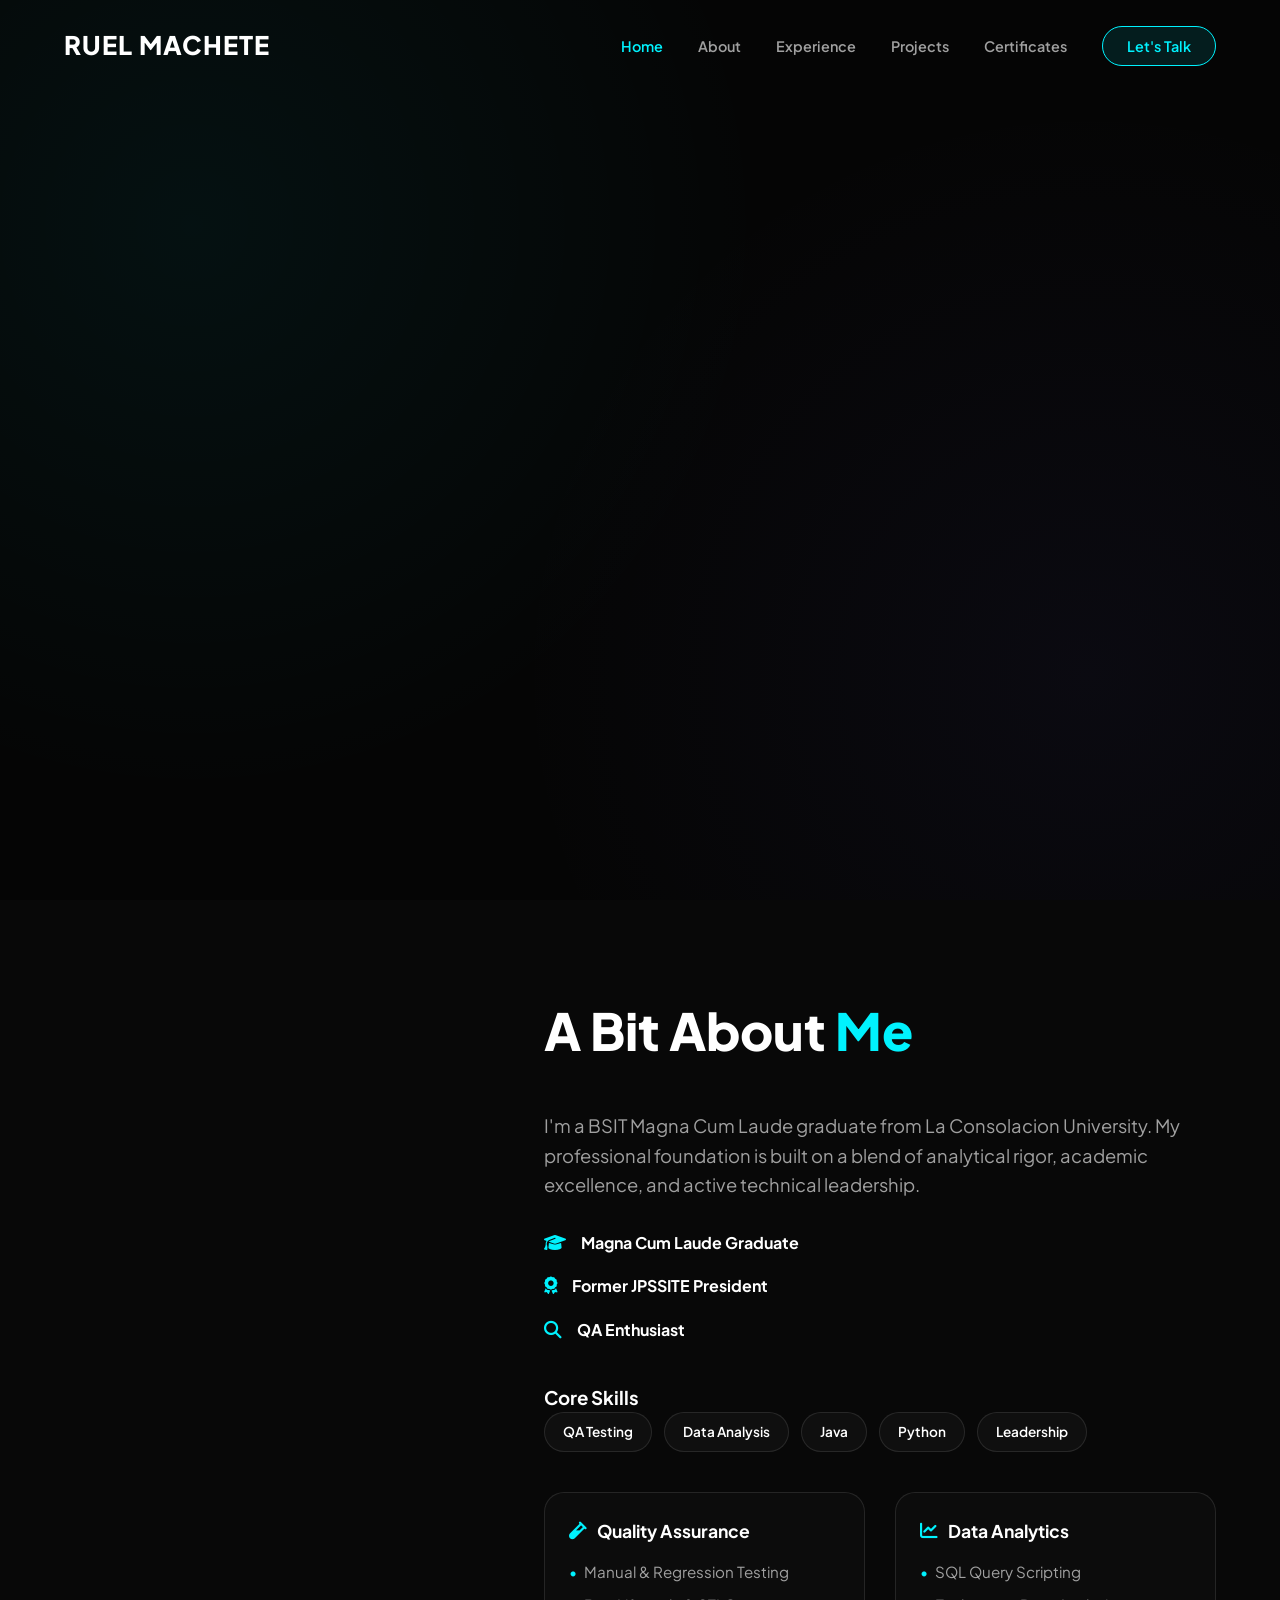
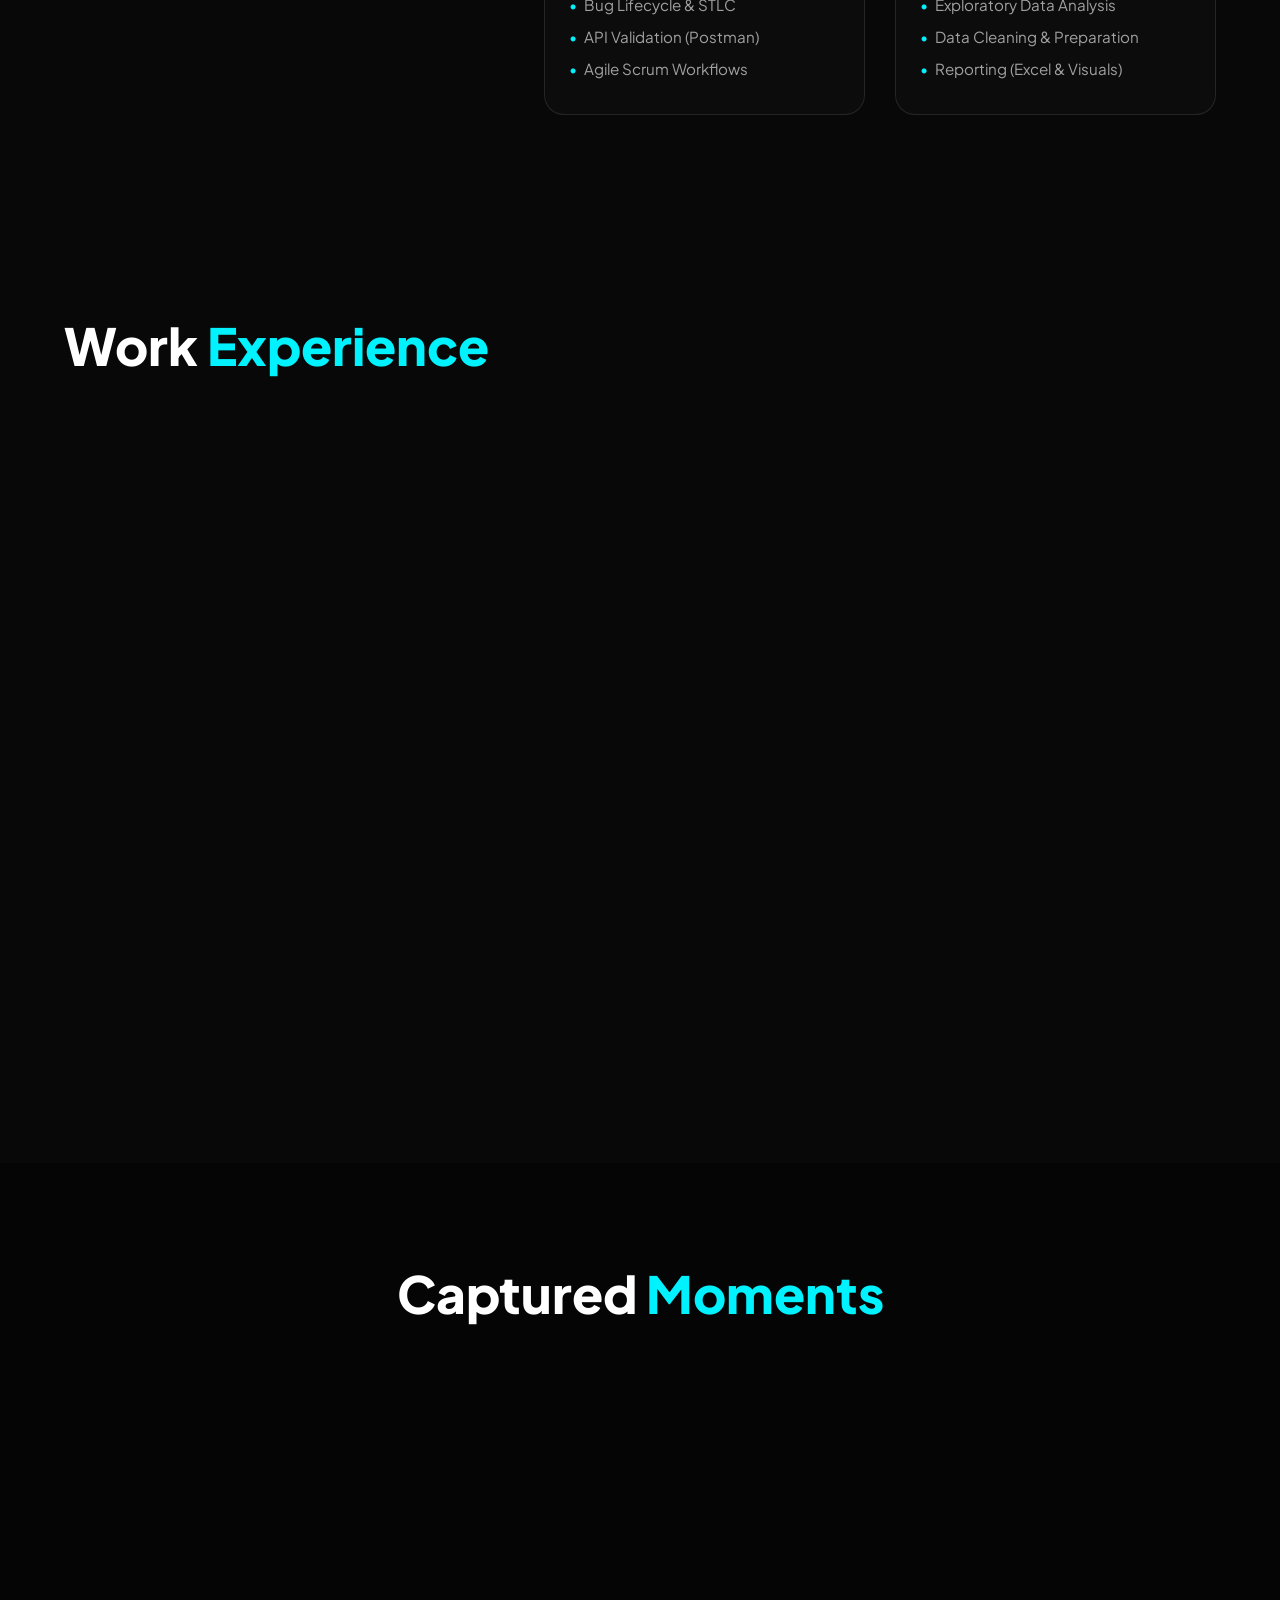
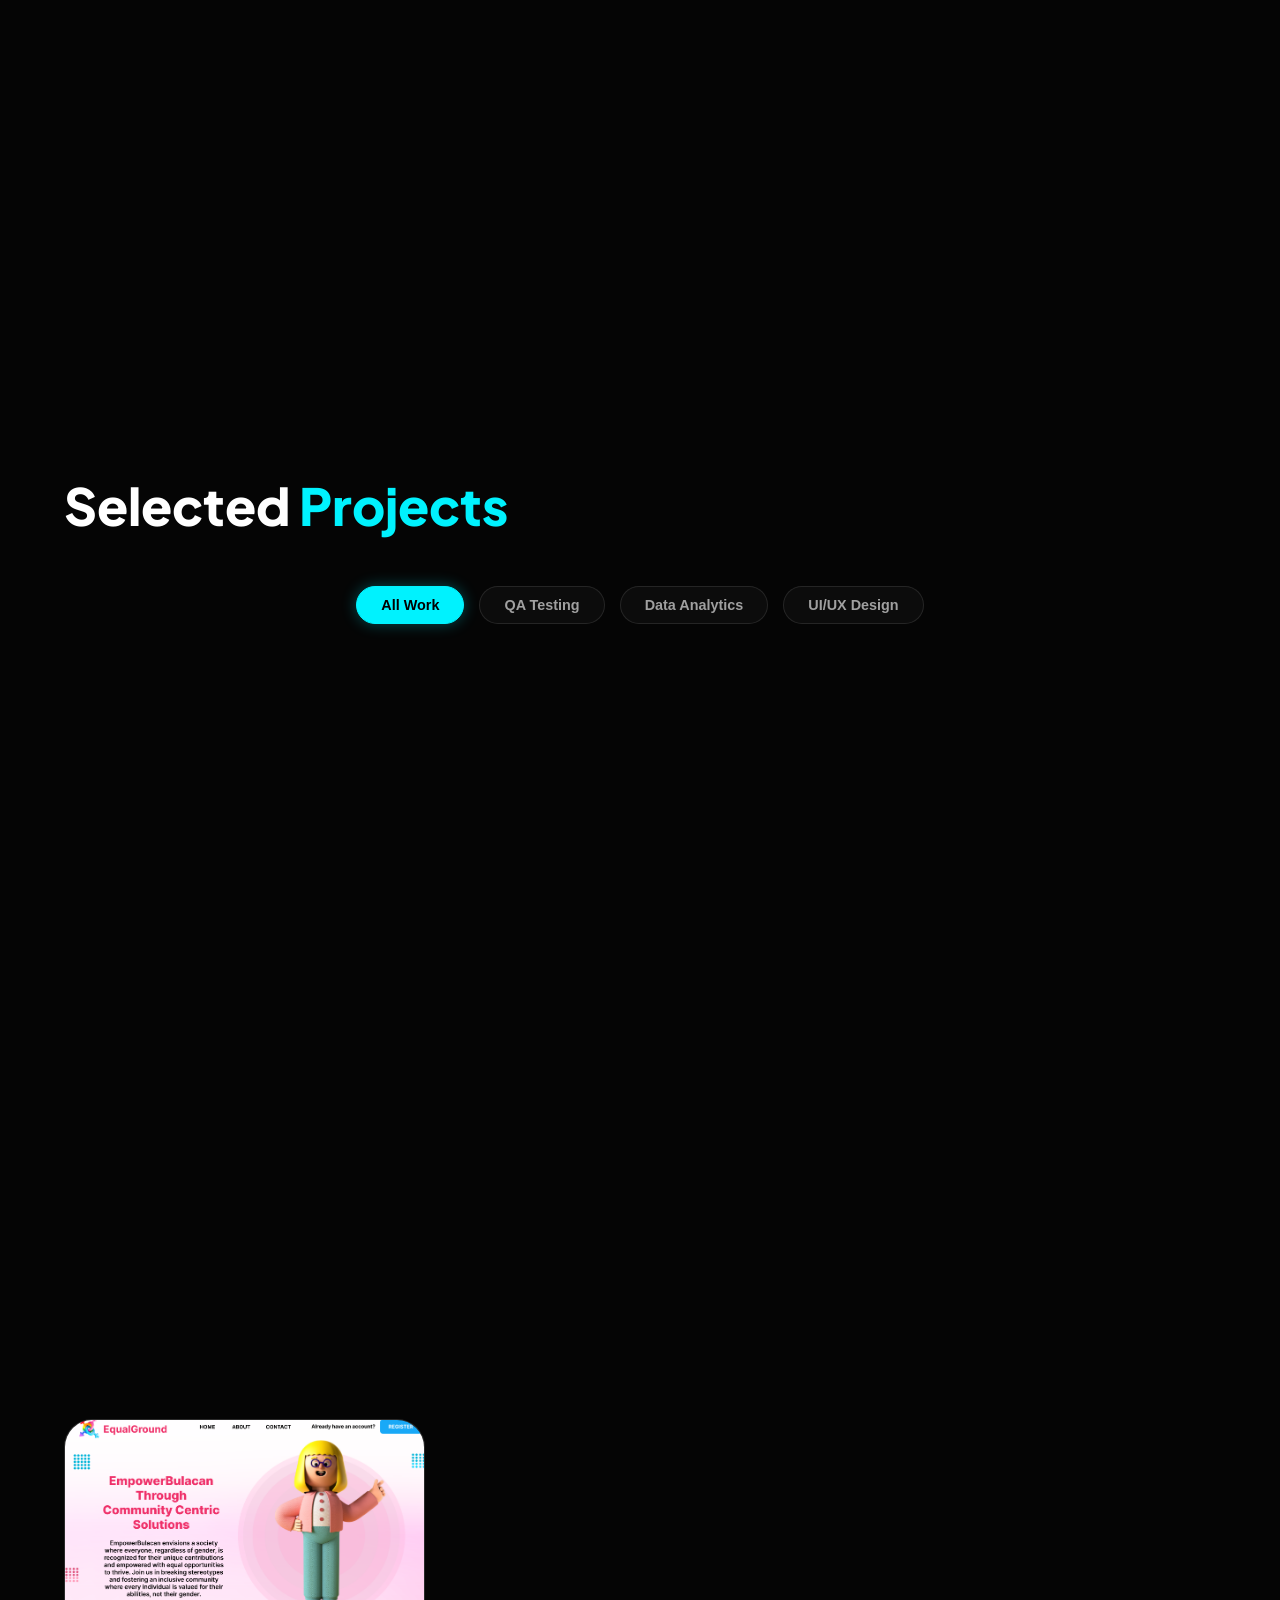
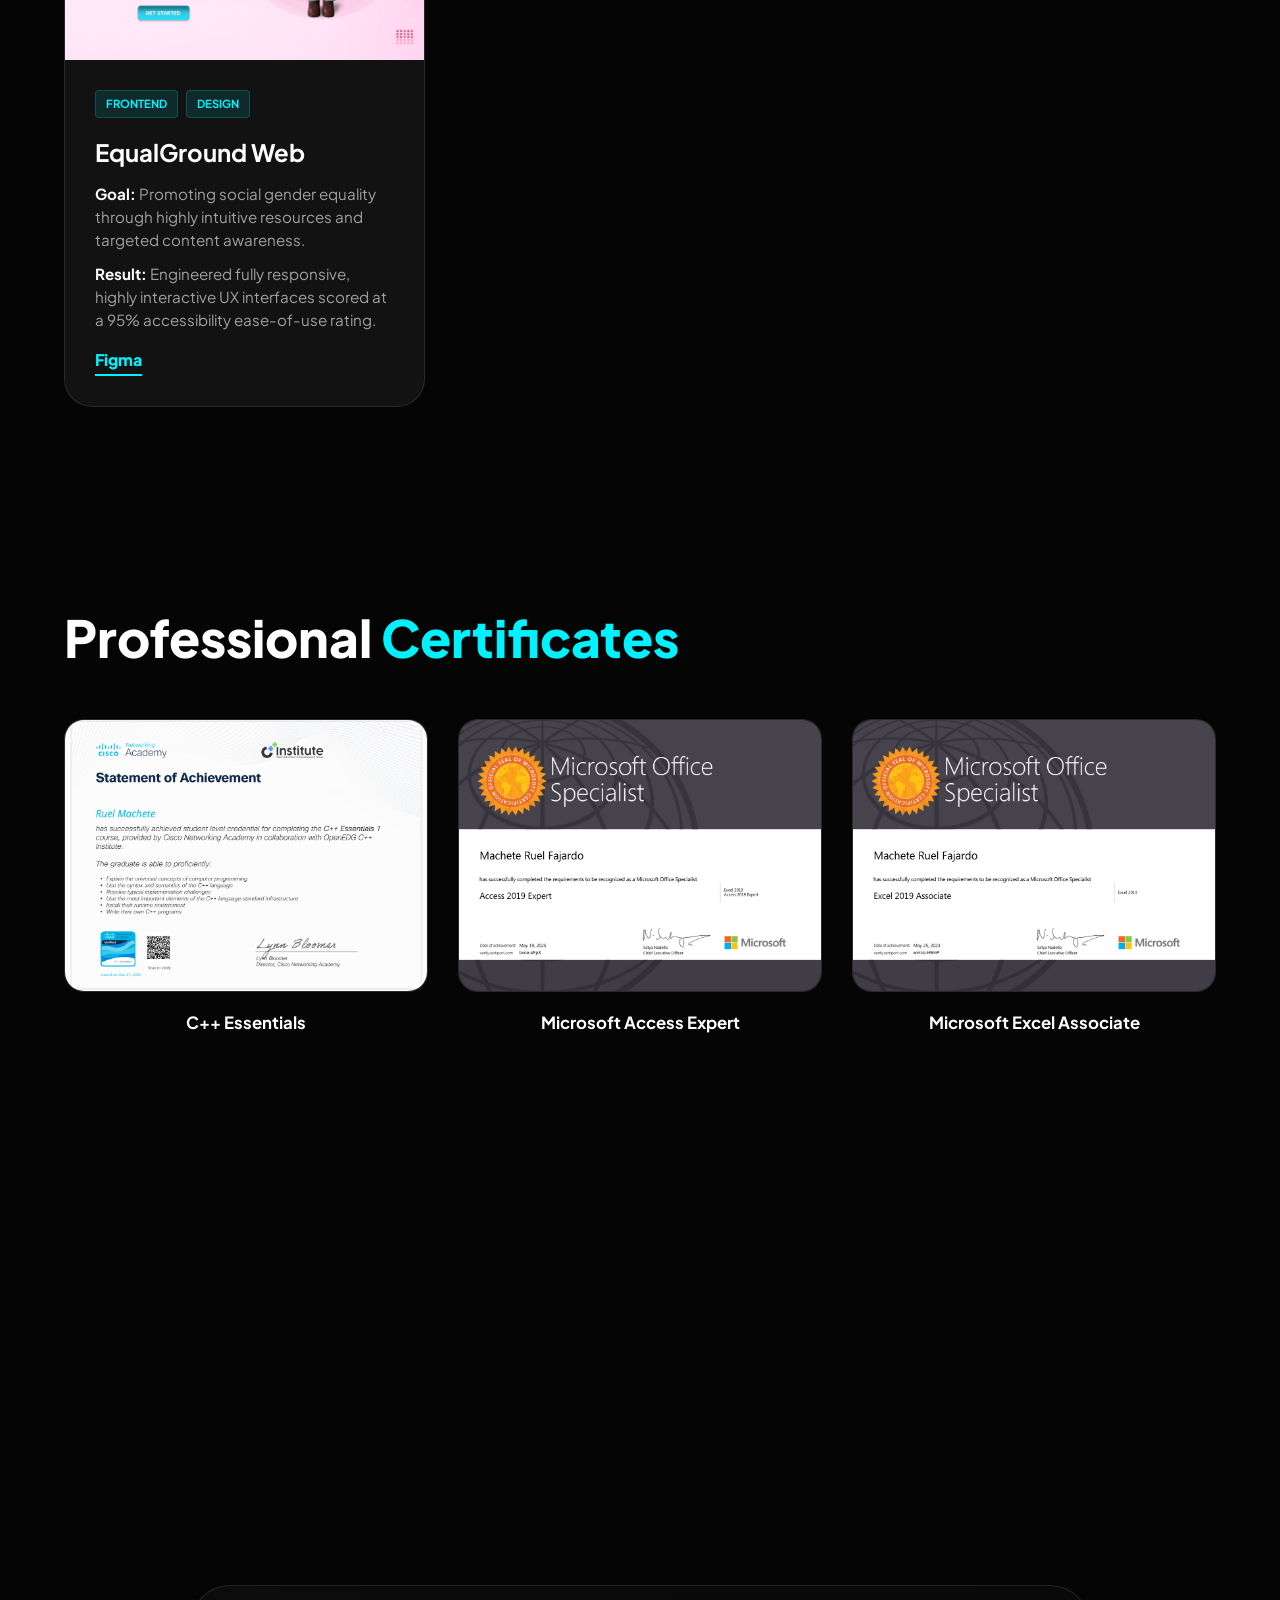
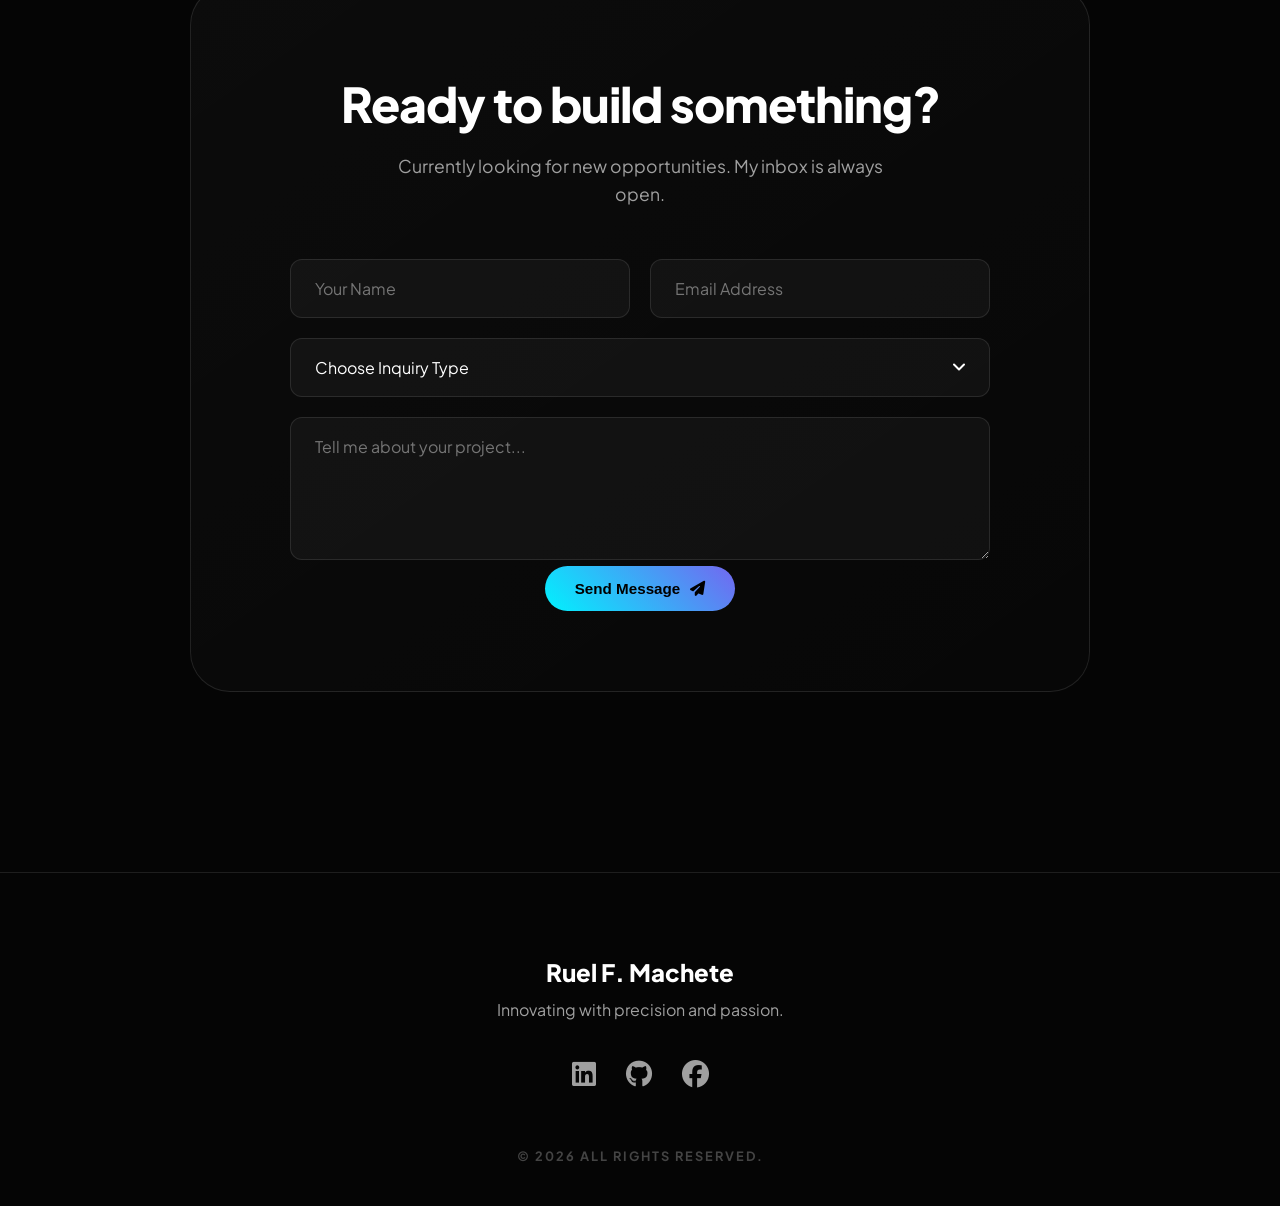
==== commit e258fd84: "Update portfolio design and styling" ====
--- a/Porfolio/index.html
+++ b/Porfolio/index.html
@@ -29,7 +29,7 @@
     <nav class="navbar">
         <div class="container nav-flex">
             <!-- Modern Tech Logo -->
-            <a href="#" class="logo"><span></span> RUEL MACHETE<span></span></a>
+            <a href="#" class="logo">RUEL MACHETE<span></span></a>
             
             <ul class="nav-links">
                 <li><a href="#home">Home</a></li>
@@ -39,7 +39,7 @@
                 <li><a href="#certs">Certificates</a></li>
                 <li><a href="#contact" class="nav-cta">Let's Talk</a></li>
             </ul>
-            <div class="menu-toggle"><i class="fas fa-bars"></i></div>
+            <div class="menu-toggle" aria-label="Toggle navigation menu" aria-expanded="false"><i class="fas fa-bars"></i></div>
         </div>
     </nav>
 
@@ -48,10 +48,10 @@
         <div class="mesh-bg"></div>
         <div class="container hero-grid">
             <div class="hero-content">
-                <span class="badge reveal">Available for Junior Dev / QA Roles</span> <!-- Added context label -->
+                <span class="badge reveal">Available for QA / Data Analyst Roles</span>
                 <h1 class="reveal delay-1">Hi, I'm Ruel.</h1>
                 <h2 class="reveal delay-2"><span class="typing"></span></h2>
-                <p class="reveal delay-3">BSIT Magna Cum Laude candidate focused on Quality Assurance, Data Precision, and Technical Leadership.</p>
+                <p class="reveal delay-3">BSIT Magna Cum Laude Graduate focused on Quality Assurance, Data Precision, and Technical Leadership.</p>
                 <div class="hero-actions reveal delay-4">
                     <a href="#projects" class="btn primary">View Work</a>
                     <!-- PDF DOWNLOAD LINK -->
@@ -76,11 +76,11 @@
                 </div>
                 <div class="about-text reveal delay-1">
                     <h2 class="section-title">A Bit About <span>Me</span></h2>
-                    <p class="desc">I'm a 4th-year BSIT student finishing my OJT at La Consolacion University. My journey is defined by a blend of academic excellence and active leadership.</p>
+                    <p class="desc">I'm a BSIT Magna Cum Laude graduate from La Consolacion University. My professional foundation is built on a blend of analytical rigor, academic excellence, and active technical leadership.</p>
                     
                     <div class="info-tags">
-                        <div class="tag"><i class="fas fa-graduation-cap"></i> Magna Cum Laude Candidate</div>
-                        <div class="tag"><i class="fas fa-award"></i> Student Leader</div>
+                        <div class="tag"><i class="fas fa-graduation-cap"></i> Magna Cum Laude Graduate</div>
+                        <div class="tag"><i class="fas fa-award"></i> Former JPSSITE President</div> <!-- Updated word student to organization acronym -->
                         <div class="tag"><i class="fas fa-search"></i> QA Enthusiast</div>
                     </div>
 
@@ -90,37 +90,60 @@
                             <span>QA Testing</span><span>Data Analysis</span><span>Java</span><span>Python</span><span>Leadership</span>
                         </div>
                     </div>
-                </div>
-            </div>
-        </div>
-    </section>
-
-    <!-- Professional Experience Section (New) -->
+
+                    <!-- ADDED FOR SKILLS MATRIX -->
+                    <div class="skills-matrix">
+                        <div class="matrix-col">
+                            <h4><i class="fas fa-vial"></i> Quality Assurance</h4>
+                            <ul>
+                                <li>Manual & Regression Testing</li>
+                                <li>Bug Lifecycle & STLC</li>
+                                <li>API Validation (Postman)</li>
+                                <li>Agile Scrum Workflows</li>
+                            </ul>
+                        </div>
+                        <div class="matrix-col">
+                            <h4><i class="fas fa-chart-line"></i> Data Analytics</h4>
+                            <ul>
+                                <li>SQL Query Scripting</li>
+                                <li>Exploratory Data Analysis</li>
+                                <li>Data Cleaning & Preparation</li>
+                                <li>Reporting (Excel & Visuals)</li>
+                            </ul>
+                        </div>
+                    </div>
+
+                </div>
+            </div>
+        </div>
+    </section>
+
+    <!-- Professional Experience Section -->
     <section id="experience" class="experience">
         <div class="container">
             <h2 class="section-title">Work <span>Experience</span></h2>
             <div class="timeline reveal">
                 <div class="timeline-item">
                     <div class="time-content">
-                        <span class="period">2024 - Present</span>
-                        <h3>IT Internship (OJT)</h3>
+                        <span class="period">2024</span>
+                        <h3>IT Intern (OJT)</h3>
                         <span class="company">La Consolacion University Philippines</span>
                         <ul>
-                            <li>Collaborating in an Agile Scrum environment to support QA testing.</li>
-                            <li>Managing data precision and technical documentation for institutional systems.</li>
-                            <li>Bridging the gap between administrative requirements and technical implementation.</li>
+                            <li>Collaborated in an Agile Scrum environment to support QA testing.</li>
+                            <li>Managed data precision and technical documentation for institutional systems.</li>
+                            <li>Bridged the gap between administrative requirements and technical implementation.</li>
                         </ul>
                     </div>
                 </div>
                 <div class="timeline-item">
                     <div class="time-content">
                         <span class="period">2023 - 2024</span>
-                        <h3>Student Body President</h3>
-                        <span class="company">Junior Philippine Student Society for IT Education</span>
+                        <h3>Chapter President</h3> <!-- Changed "Student Body President" to "Chapter President" -->
+                        <span class="company">Junior Philippine Student Society for Information Technology Education (JPSSITE)</span>
                         <ul>
-                            <li>Led a team of 20+ student leaders to organize technical seminars and workshops.</li>
+                            <li>Led a team of 20+ executive officers to organize technical seminars and workshops.</li> <!-- Changed "student leaders" to "executive officers" -->
                             <li>Reduced event coordination errors by 40% through centralized data tracking.</li>
-                            <li>Acted as primary Stakeholder Liaison for IT student concerns.</li>
+                            <li>Acted as primary Stakeholder Liaison for departmental academic and organizational concerns.</li> <!-- Changed "student concerns" to "academic and organizational concerns" -->
                         </ul>
                     </div>
                 </div>
@@ -135,8 +158,8 @@
             
             <div class="carousel-wrapper reveal">
                 <!-- Navigation Buttons -->
-                <button class="nav-btn prev-btn"><i class="fas fa-chevron-left"></i></button>
-                <button class="nav-btn next-btn"><i class="fas fa-chevron-right"></i></button>
+                <button class="nav-btn prev-btn" aria-label="Previous slide"><i class="fas fa-chevron-left"></i></button>
+                <button class="nav-btn next-btn" aria-label="Next slide"><i class="fas fa-chevron-right"></i></button>
 
                 <div class="carousel-container">
                     <div class="carousel-track">
@@ -210,53 +233,64 @@
     <section id="projects" class="projects">
         <div class="container">
             <h2 class="section-title">Selected <span>Projects</span></h2>
+
+            <!-- ADDED INTERACTIVE FILTER BUTTONS -->
+            <div class="filter-buttons reveal">
+                <button class="filter-btn active" data-filter="all">All Work</button>
+                <button class="filter-btn" data-filter="qa">QA Testing</button>
+                <button class="filter-btn" data-filter="data">Data Analytics</button>
+                <button class="filter-btn" data-filter="design">UI/UX Design</button>
+            </div>
+
             <div class="project-grid">
-                <!-- Project 1 -->
-                <div class="project-card reveal">
+                <!-- Project 1 (QA Focused) -->
+                <div class="project-card reveal" data-category="qa">
                     <div class="pj-img"><img src="assets/images/ruelUniversity.jpg" alt="Project 1"></div>
                     <div class="pj-body">
                         <div class="pj-tags"><span>Database</span><span>QA</span></div>
                         <h3>Ruel University Portal</h3>
-                        <p><strong>Problem:</strong> Manual enrollment caused long wait times and data errors.</p>
-                        <p><strong>Impact:</strong> Automated registration, reducing processing time by 90%.</p>
+                        <p><strong>Problem:</strong> Manual administrative workflows caused database discrepancies and delayed transaction processing.</p>
+                        <p><strong>Methodology:</strong> Developed structured database test plans, executing complete regression tests (120+ validations; 98% pass rate).</p>
+                        <p><strong>Impact:</strong> Automated registration and system inputs, improving overall operational processing speed by 90%.</p>
                         <div class="pj-links">
                             <a href="#" class="view-btn">Details</a>
                         </div>
                     </div>
                 </div>
-                <!-- Project 2 -->
-                <div class="project-card reveal delay-1">
+                <!-- Project 2 (Data Focused) -->
+                <div class="project-card reveal delay-1" data-category="data">
                     <div class="pj-img"><img src="assets/images/handwave.png" alt="Project 2"></div>
                     <div class="pj-body">
-                        <div class="pj-tags"><span>AI</span><span>Python</span><span>Figma</span></div>
+                        <div class="pj-tags"><span>AI</span><span>Python</span><span>Data</span></div>
                         <h3>Handwave</h3>
-                        <p><strong>Problem:</strong> Communication barriers for hearing-impaired students.</p>
-                        <p><strong>Role:</strong> Lead UI/UX. Optimized feedback loops for real-time camera recognition.</p>
+                        <p><strong>Problem:</strong> Communication barriers encountered by hearing-impaired users when interacting with standard interfaces.</p>
+                        <p><strong>Methodology:</strong> Managed translation dataset arrays. Conducted predictive validation and data-cleaning cycles in Python.</p>
+                        <p><strong>Impact:</strong> Achieved an initial prediction and response accessibility accuracy rating of 95% on primary test batches.</p>
                         <div class="pj-links">
                             <a href="#" class="view-btn">View Film</a>
                         </div>
                     </div>
                 </div>
-                <!-- Project 3 -->
-                <div class="project-card reveal delay-1">
+                <!-- Project 3 (Design Focused) -->
+                <div class="project-card reveal delay-1" data-category="design">
                     <div class="pj-img"><img src="assets/images/HandWave Mobile.png" alt="Project 3"></div>
                     <div class="pj-body">
                         <div class="pj-tags"><span>Mobile</span><span>UX</span></div>
                         <h3>Handwave Mobile</h3>
-                        <p><strong>Impact:</strong> Extended AI recognition to mobile devices for on-the-go accessibility.</p>
+                        <p><strong>Impact:</strong> Ported recognition data pipelines to clean, highly functional mobile UI prototypes for on-the-go accessibility.</p>
                         <div class="pj-links">
                             <a href="#" class="view-btn">Figma</a>
                         </div>
                     </div>
                 </div>
-                <!-- Project 4 -->
-                <div class="project-card reveal delay-1">
+                <!-- Project 4 (Design Focused) -->
+                <div class="project-card reveal delay-1" data-category="design">
                     <div class="pj-img"><img src="assets/images/EqualGround.png" alt="Project 5"></div>
                     <div class="pj-body">
                         <div class="pj-tags"><span>Frontend</span><span>Design</span></div>
                         <h3>EqualGround Web</h3>
-                        <p><strong>Goal:</strong> Promoting gender equality through resource awareness.</p>
-                        <p><strong>Result:</strong> Designed a responsive UI with a 95% user accessibility rating.</p>
+                        <p><strong>Goal:</strong> Promoting social gender equality through highly intuitive resources and targeted content awareness.</p>
+                        <p><strong>Result:</strong> Engineered fully responsive, highly interactive UX interfaces scored at a 95% accessibility ease-of-use rating.</p>
                         <div class="pj-links">
                             <a href="#" class="view-btn">Figma</a>
                         </div>
@@ -320,7 +354,7 @@
     <!-- Lightbox Modal -->
     <div id="cert-modal" class="modal">
         <span class="close-modal">&times;</span>
-        <img class="modal-content" id="full-cert-img">
+        <img class="modal-content" id="full-cert-img" alt="Enlarged Certificate View">
     </div>
 
     <!-- Contact Section -->
@@ -335,6 +369,16 @@
                     <div class="form-row">
                         <input type="text" name="name" placeholder="Your Name" required>
                         <input type="email" name="email" placeholder="Email Address" required>
+                    </div>
+                    <!-- ADDED INQUIRY TYPE DROP DOWN -->
+                    <div class="form-row" style="grid-template-columns: 1fr; margin-bottom: 20px;">
+                        <select name="inquiry_type" required>
+                            <option value="" disabled selected hidden>Choose Inquiry Type</option>
+                            <option value="QA Role">QA Analyst Position</option>
+                            <option value="Data Role">Data Analyst Position</option>
+                            <option value="Collaboration">Project Collaboration</option>
+                            <option value="General">General Inquiry</option>
+                        </select>
                     </div>
                     <textarea name="message" placeholder="Tell me about your project..." rows="5" required></textarea>
                     <button type="submit" id="submit-btn" class="btn primary">Send Message <i class="fas fa-paper-plane"></i></button>
@@ -353,15 +397,15 @@
             </div>
             <!-- UPDATED SOCIAL LINKS -->
             <div class="foot-links">
-                <a href="https://linkedin.com/in/ruel-machete-337049395" target="_blank"><i class="fab fa-linkedin"></i></a>
-                <a href="https://github.com/ruelmachete" target="_blank"><i class="fab fa-github"></i></a>
-                <a href="https://www.facebook.com/ruel.machete.1/" target="_blank"><i class="fab fa-facebook"></i></a>
+                <a href="https://linkedin.com/in/ruel-machete-337049395" target="_blank" aria-label="LinkedIn profile"><i class="fab fa-linkedin"></i></a>
+                <a href="https://github.com/ruelmachete" target="_blank" aria-label="GitHub profile"><i class="fab fa-github"></i></a>
+                <a href="https://www.facebook.com/ruel.machete.1/" target="_blank" aria-label="Facebook profile"><i class="fab fa-facebook"></i></a>
             </div>
             <p class="copy">&copy; 2026 All Rights Reserved.</p>
         </div>
     </footer>
 
-    <button id="toTop"><i class="fas fa-arrow-up"></i></button>
+    <button id="toTop" aria-label="Scroll back to top"><i class="fas fa-arrow-up"></i></button>
 
     <script src="js/script.js"></script>
 </body>
--- a/Porfolio/css/global.css
+++ b/Porfolio/css/global.css
@@ -52,4 +52,9 @@
     position: fixed; bottom: 25px; right: 25px; width: 50px; height: 50px;
     background: var(--primary); border-radius: 50%; display: none; 
     align-items: center; justify-content: center; color: #000; border: none; z-index: 999; cursor: pointer;
+}
+
+/* RESPONSIVE SCALING FOR VIEWPORT SPACING */
+@media (max-width: 768px) {
+    section { padding: 60px 0; }
 }
--- a/Porfolio/css/navbar.css
+++ b/Porfolio/css/navbar.css
@@ -23,7 +23,7 @@
     text-decoration: none; color: var(--text-dim); font-size: 0.9rem; 
     font-weight: 600; transition: 0.3s; 
 }
-.nav-links a:hover, .nav-links a.active { color: var(--primary); }
+.nav-links a:hover, .nav-links a.active { color: var(--primary) !important; }
 .nav-cta { 
     background: rgba(0, 242, 254, 0.1); padding: 10px 24px !important; 
     border-radius: 50px; border: 1px solid var(--primary); color: var(--primary) !important;
--- a/Porfolio/css/hero.css
+++ b/Porfolio/css/hero.css
@@ -23,7 +23,19 @@
 .hero-actions { display: flex; gap: 20px; }
 
 @media (max-width: 992px) {
-    .hero-grid { grid-template-columns: 1fr; text-align: center; }
+    .hero-grid { grid-template-columns: 1fr; text-align: center; gap: 40px; }
     .hero-actions { justify-content: center; }
     .hero-content p { margin: 0 auto 40px; }
+    .floating-container { margin: 0 auto; } /* Centered profile ring on mobile */
+}
+
+/* KEYFRAMES FOR HERO EFFECTS */
+@keyframes floatHero {
+    0%, 100% { transform: translateY(0); }
+    50% { transform: translateY(-15px); }
+}
+
+@keyframes rotate {
+    from { transform: rotate(0deg); }
+    to { transform: rotate(360deg); }
 }
--- a/Porfolio/css/about.css
+++ b/Porfolio/css/about.css
@@ -4,7 +4,9 @@
 .about-img { 
     flex: 1; 
     position: relative; 
-    min-width: 300px; 
+    max-width: 420px;
+    width: 100%;
+    margin: 0 auto; /* Corrects scaling and keeps center flow on small viewports */
 }
 
 .about-img img { 
@@ -34,4 +36,51 @@
     .about-layout { flex-direction: column; text-align: center; }
     .tag { justify-content: center; }
     .skill-chips { justify-content: center; }
+}
+
+/* ADDED FOR TECHNICAL STACK MATRIX */
+.skills-matrix {
+    display: flex;
+    gap: 30px;
+    margin-top: 40px;
+    text-align: left;
+}
+.matrix-col {
+    flex: 1;
+    background: rgba(255, 255, 255, 0.02);
+    border: 1px solid var(--border);
+    padding: 24px;
+    border-radius: 20px;
+}
+.matrix-col h4 {
+    font-size: 1.1rem;
+    color: #fff;
+    margin-bottom: 15px;
+    display: flex;
+    align-items: center;
+    gap: 10px;
+}
+.matrix-col h4 i {
+    color: var(--primary);
+}
+.matrix-col ul {
+    list-style: none;
+}
+.matrix-col ul li {
+    color: var(--text-dim);
+    font-size: 0.95rem;
+    margin-bottom: 8px;
+    position: relative;
+    padding-left: 15px;
+}
+.matrix-col ul li::before {
+    content: '•';
+    color: var(--primary);
+    position: absolute;
+    left: 0;
+}
+@media (max-width: 768px) {
+    .skills-matrix {
+        flex-direction: column;
+    }
 }
--- a/Porfolio/css/experience.css
+++ b/Porfolio/css/experience.css
@@ -84,4 +84,12 @@
     left: 0;
     color: var(--primary);
     font-weight: bold;
+}
+
+/* RESPONSIVE TIMELINE COMPACTING FOR PHONES */
+@media (max-width: 480px) {
+    .timeline { padding-left: 20px; }
+    .timeline-item::before { left: -31px; }
+    .time-content { padding: 20px 15px; }
+    .time-content h3 { font-size: 1.25rem; }
 }
--- a/Porfolio/css/projects.css
+++ b/Porfolio/css/projects.css
@@ -1,5 +1,5 @@
 .project-grid { 
-    display: grid; grid-template-columns: repeat(auto-fill, minmax(340px, 1fr)); gap: 35px; 
+    display: grid; grid-template-columns: repeat(auto-fill, minmax(280px, 1fr)); gap: 35px; 
 }
 .project-card {
     background: var(--card); border-radius: 28px; overflow: hidden;
@@ -7,7 +7,11 @@
     display: flex;
     flex-direction: column;
 }
-.project-card:hover { transform: translateY(-12px); border-color: var(--primary); box-shadow: 0 25px 50px rgba(0,0,0,0.5); }
+.project-card:hover { 
+    transform: translateY(-12px); 
+    border-color: var(--primary); 
+    box-shadow: 0 20px 40px rgba(0, 242, 254, 0.15); 
+}
 .pj-img { height: 240px; overflow: hidden; }
 .pj-img img { width: 100%; height: 100%; object-fit: cover; transition: 0.7s; }
 .project-card:hover .pj-img img { transform: scale(1.1); }
@@ -31,4 +35,30 @@
 .pj-links { display: flex; justify-content: space-between; align-items: center; margin-top: 15px; }
 .view-btn { text-decoration: none; color: var(--primary); font-weight: 800; border-bottom: 2px solid var(--primary); padding-bottom: 2px; }
 .icon-link { color: var(--text-dim); font-size: 1.3rem; transition: 0.3s; }
-.icon-link:hover { color: #fff; }+.icon-link:hover { color: #fff; }
+
+/* ADDED FOR INTERACTIVE PROJECT FILTER BUTTONS */
+.filter-buttons {
+    display: flex;
+    justify-content: center;
+    gap: 15px;
+    margin-bottom: 45px;
+    flex-wrap: wrap;
+}
+.filter-btn {
+    background: rgba(255, 255, 255, 0.03);
+    color: var(--text-dim);
+    border: 1px solid var(--border);
+    padding: 10px 24px;
+    border-radius: 50px;
+    font-size: 0.9rem;
+    font-weight: 600;
+    cursor: pointer;
+    transition: var(--transition);
+}
+.filter-btn:hover, .filter-btn.active {
+    background: var(--primary);
+    color: #000;
+    border-color: var(--primary);
+    box-shadow: 0 0 15px rgba(0, 242, 254, 0.3);
+}
--- a/Porfolio/css/certs.css
+++ b/Porfolio/css/certs.css
@@ -1,11 +1,12 @@
 .certs { background-color: var(--bg); }
 .cert-grid { display: grid; grid-template-columns: repeat(auto-fill, minmax(280px, 1fr)); gap: 30px; }
 .cert-item { cursor: pointer; text-align: center; transition: var(--transition); }
-.cert-thumb { position: relative; width: 100%; aspect-ratio: 4/3; border-radius: 20px; overflow: hidden; background: var(--card); border: 1px solid var(--border); margin-bottom: 18px; }
+.cert-thumb { position: relative; width: 100%; aspect-ratio: 4/3; border-radius: 20px; overflow: hidden; background: var(--card); border: 1px solid var(--border); margin-bottom: 18px; transition: var(--transition); }
 .cert-thumb img { width: 100%; height: 100%; object-fit: cover; transition: 0.6s; }
 .overlay { position: absolute; inset: 0; background: rgba(0, 242, 254, 0.3); backdrop-filter: blur(5px); display: flex; align-items: center; justify-content: center; opacity: 0; transition: var(--transition); color: #000; font-size: 2.2rem; }
 .cert-item:hover .overlay { opacity: 1; }
 .cert-item:hover img { transform: scale(1.1); }
+.cert-item:hover .cert-thumb { border-color: var(--primary); box-shadow: 0 10px 25px rgba(0, 242, 254, 0.15); }
 .cert-item h4 { font-weight: 700; color: #fff; font-size: 1.05rem; transition: 0.3s; }
 .cert-item:hover h4 { color: var(--primary); }
 .modal { display: none; position: fixed; inset: 0; z-index: 2000; background: rgba(0, 0, 0, 0.95); align-items: center; justify-content: center; padding: 30px; }
--- a/Porfolio/css/footer.css
+++ b/Porfolio/css/footer.css
@@ -31,14 +31,28 @@
     display: grid; grid-template-columns: 1fr 1fr; gap: 20px; margin-bottom: 20px;
 }
 
-input, textarea {
+input, textarea, select {
     width: 100%; padding: 18px 24px; background: rgba(255, 255, 255, 0.04);
     border: 1px solid var(--border); border-radius: 12px; color: #fff;
     font-family: inherit; font-size: 1rem; transition: 0.3s;
 }
 
-input:focus, textarea:focus {
+input:focus, textarea:focus, select:focus {
     outline: none; border-color: var(--primary); background: rgba(255, 255, 255, 0.07);
+}
+
+/* CUSTOM DROP-DOWN SELECT STYLING */
+select {
+    appearance: none;
+    cursor: pointer;
+    background-image: url("data:image/svg+xml;utf8,<svg xmlns='http://www.w3.org/2000/svg' width='12' height='8' viewBox='0 0 12 8' fill='none'><path d='M1 1.5L6 6.5L11 1.5' stroke='white' stroke-width='2' stroke-linecap='round' stroke-linejoin='round'/></svg>");
+    background-repeat: no-repeat;
+    background-position: right 24px center;
+    padding-right: 50px;
+}
+select option {
+    background: #080808;
+    color: #fff;
 }
 
 /* FOOTER BOTTOM */
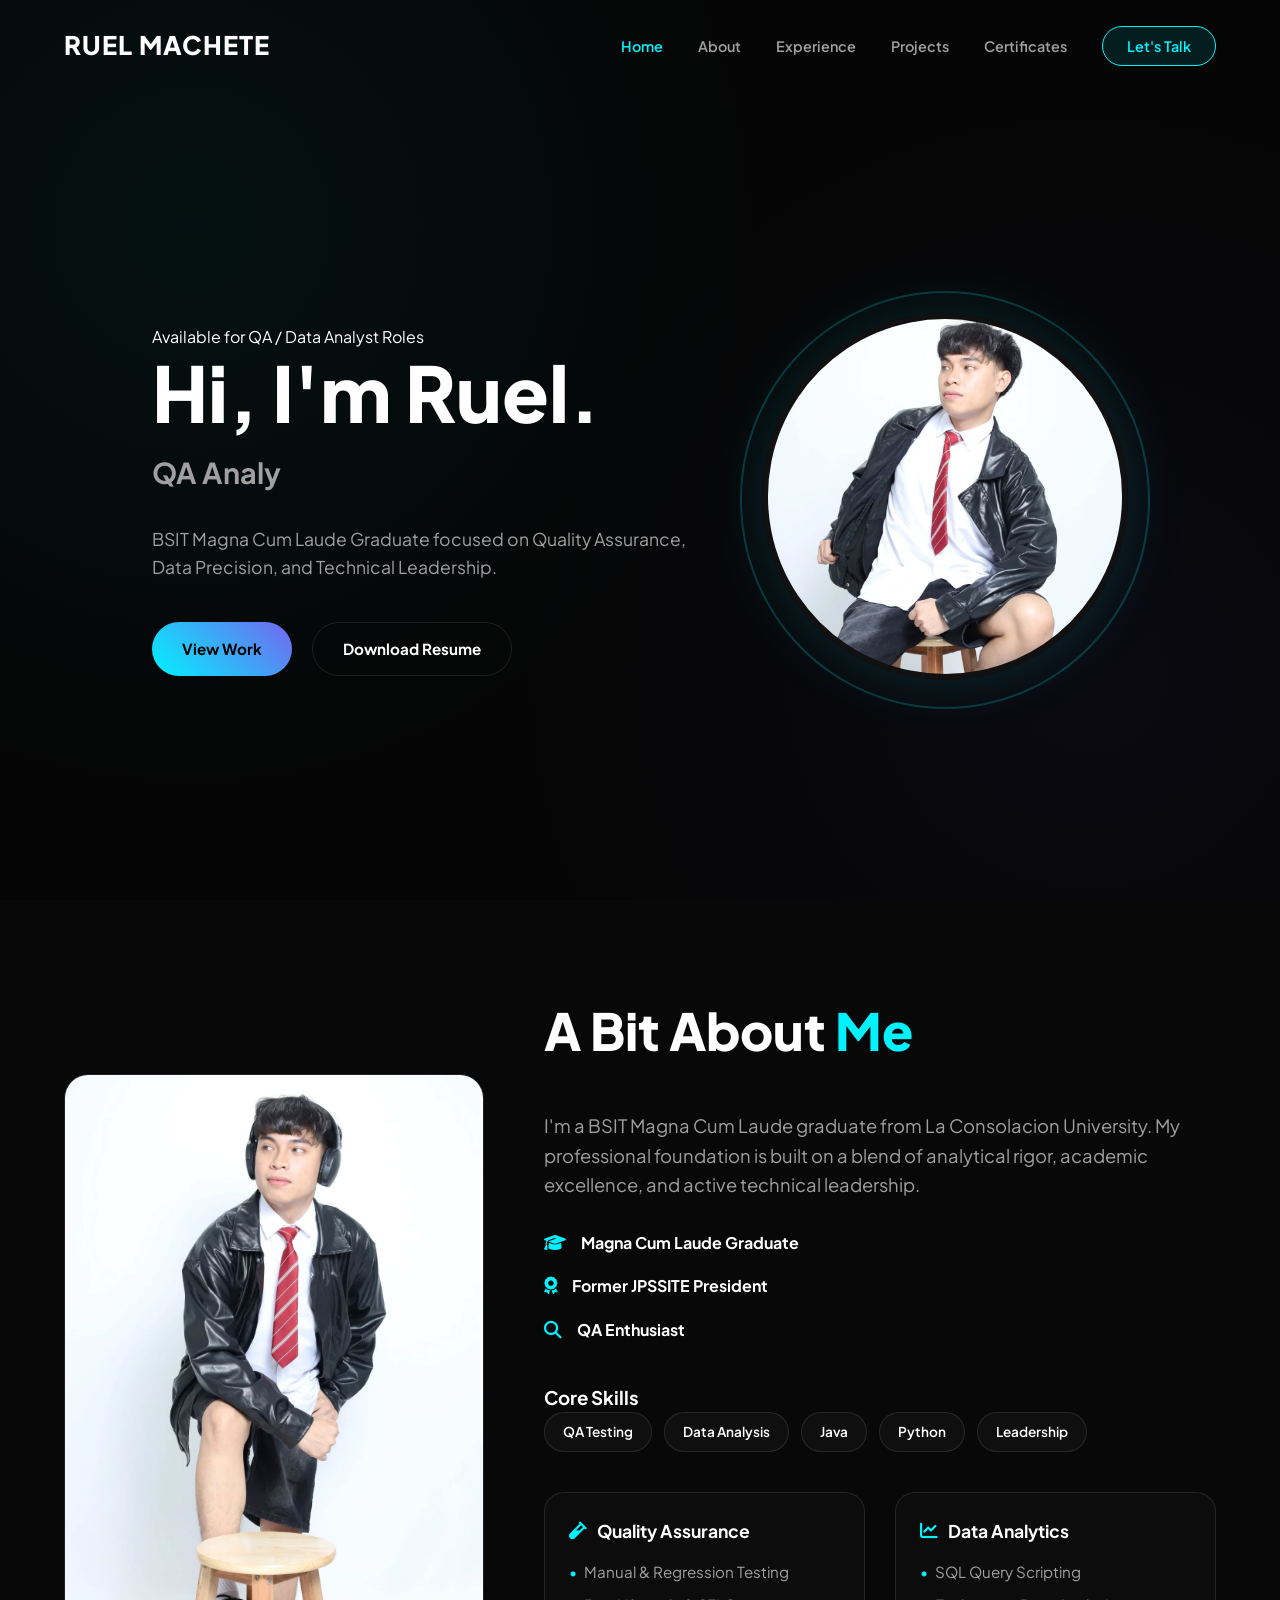
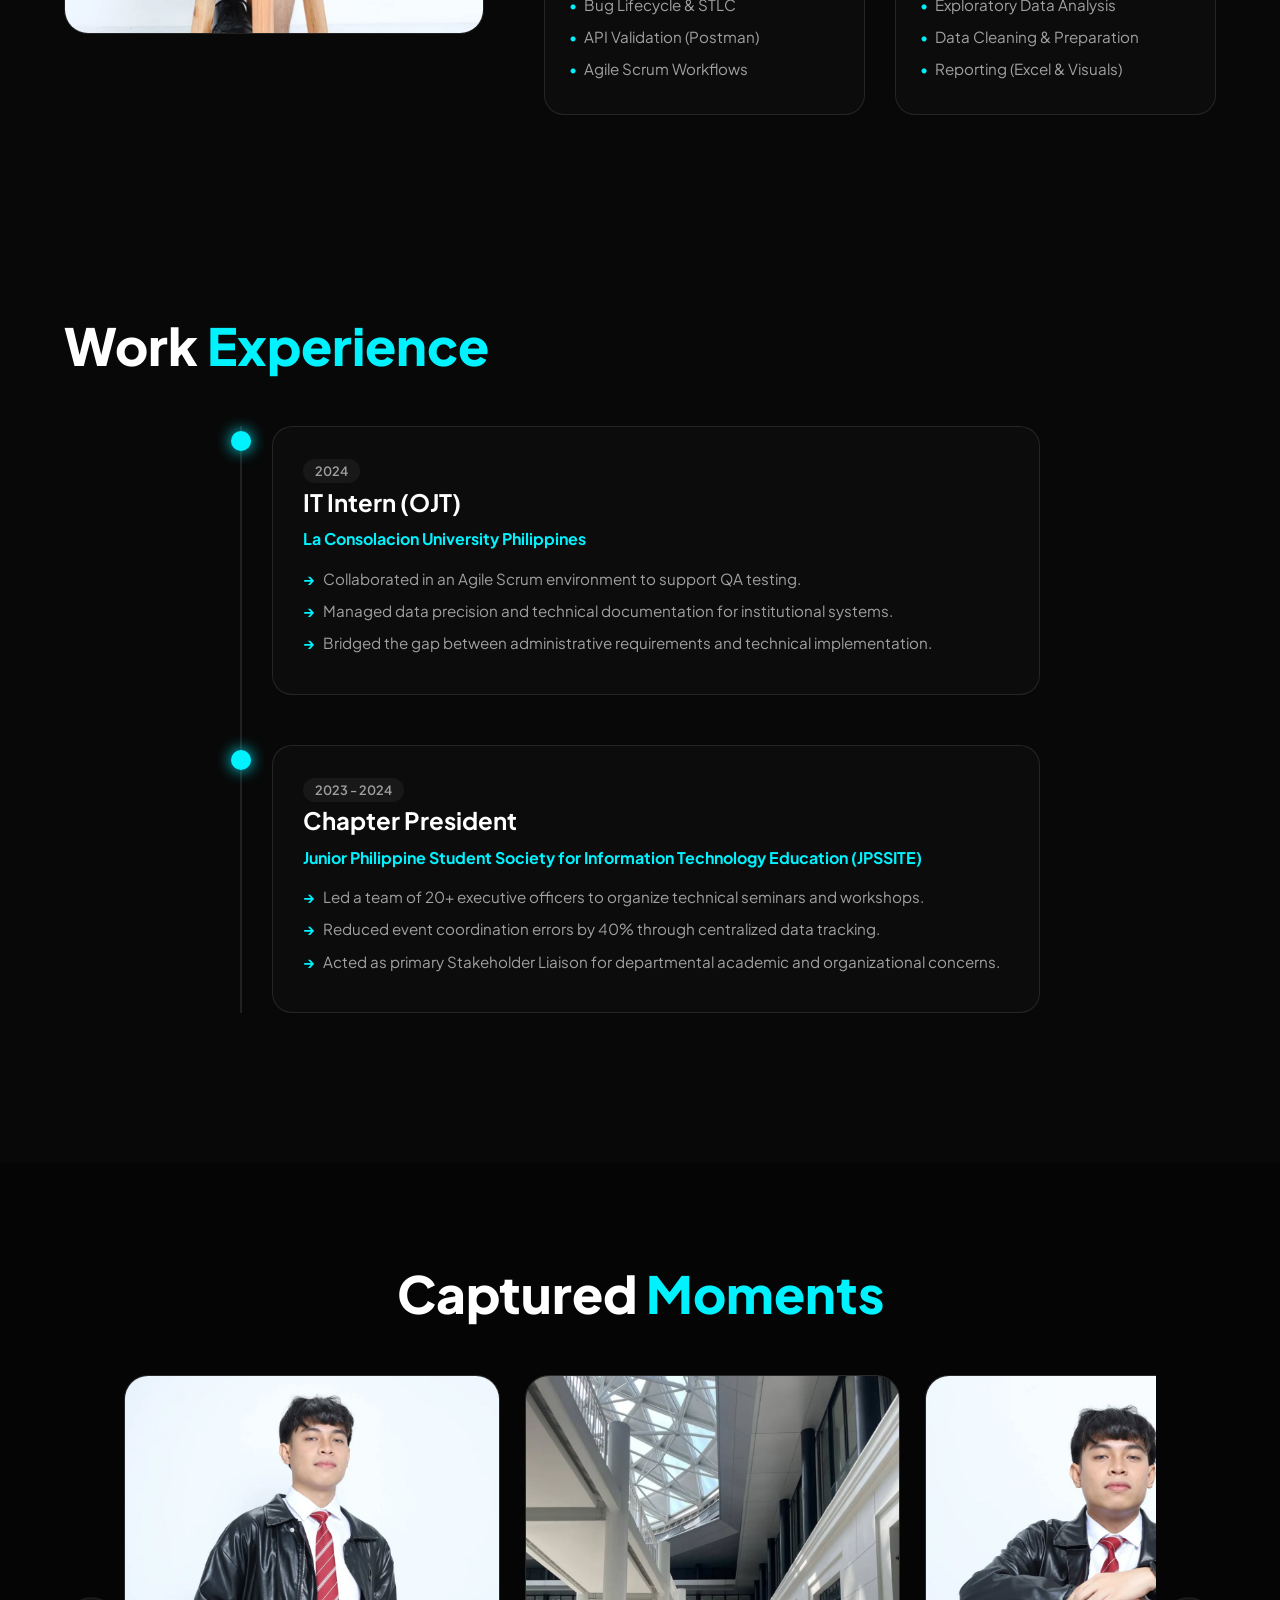
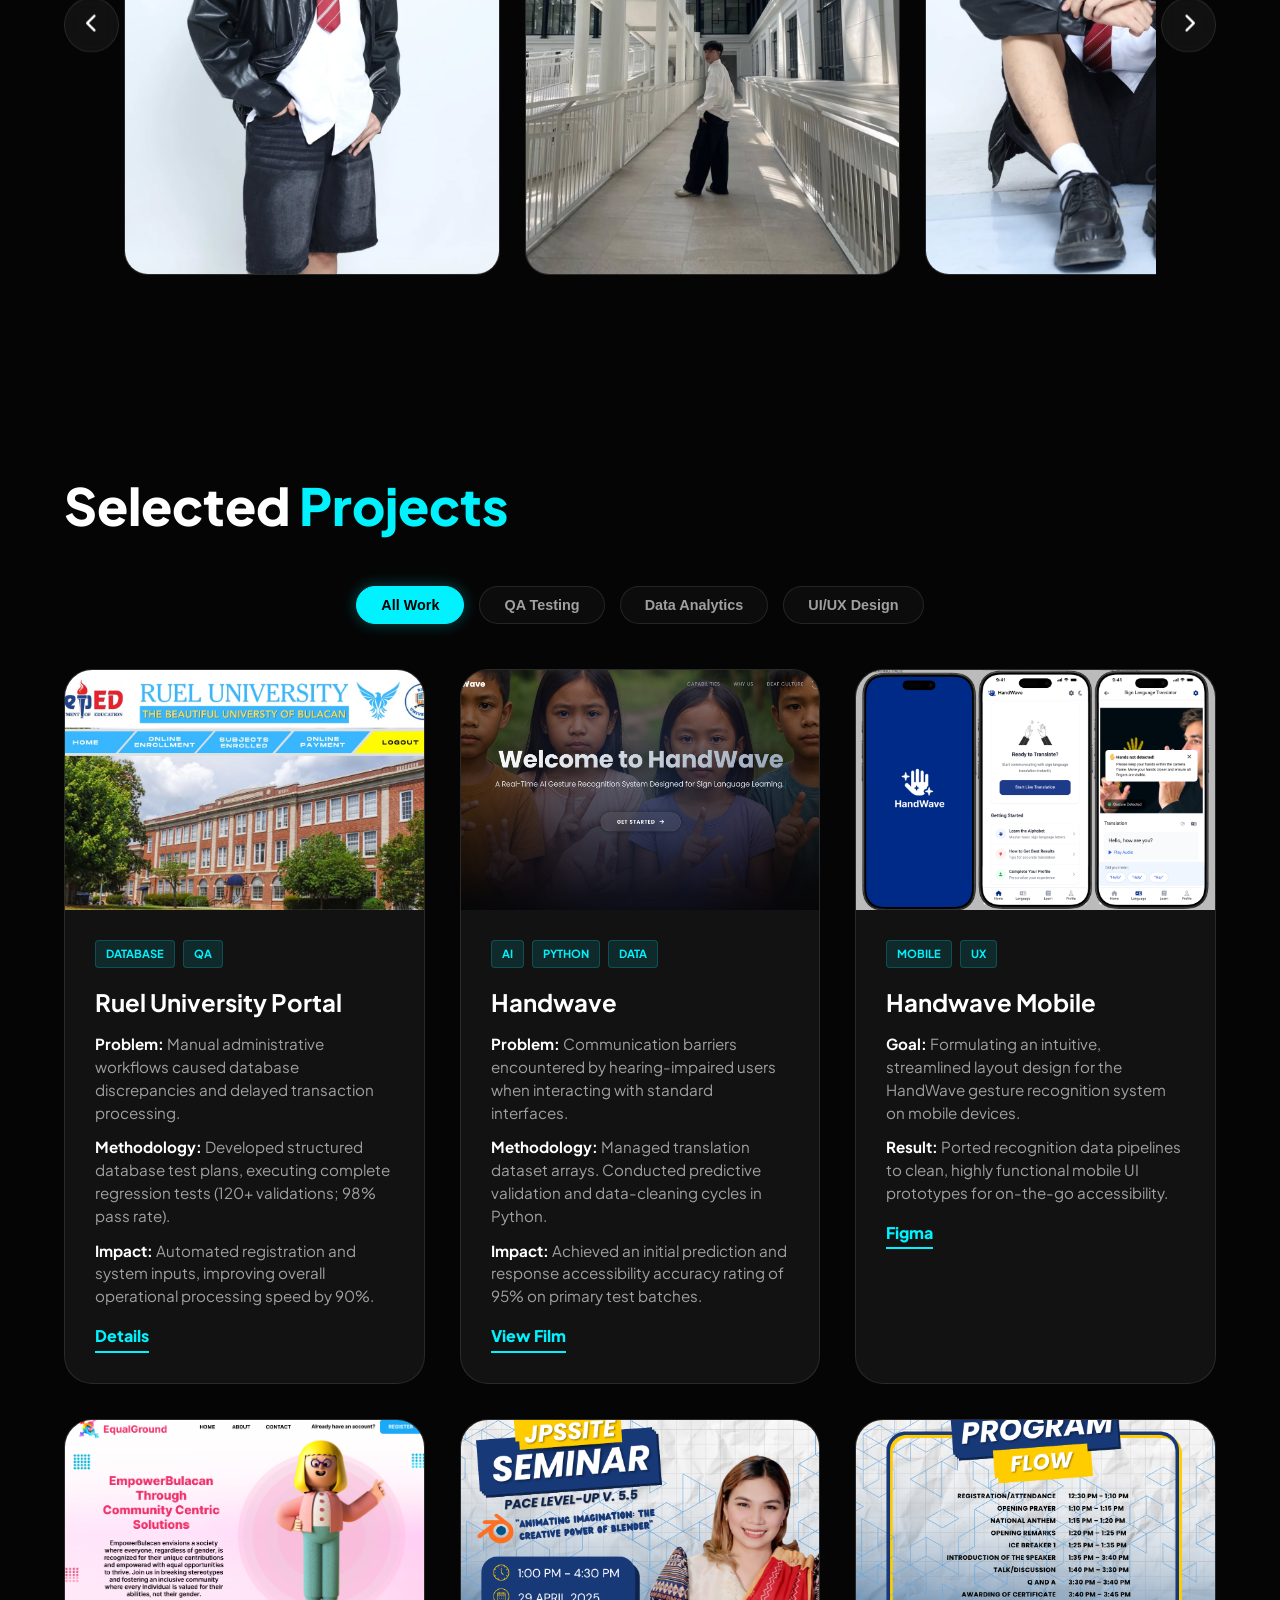
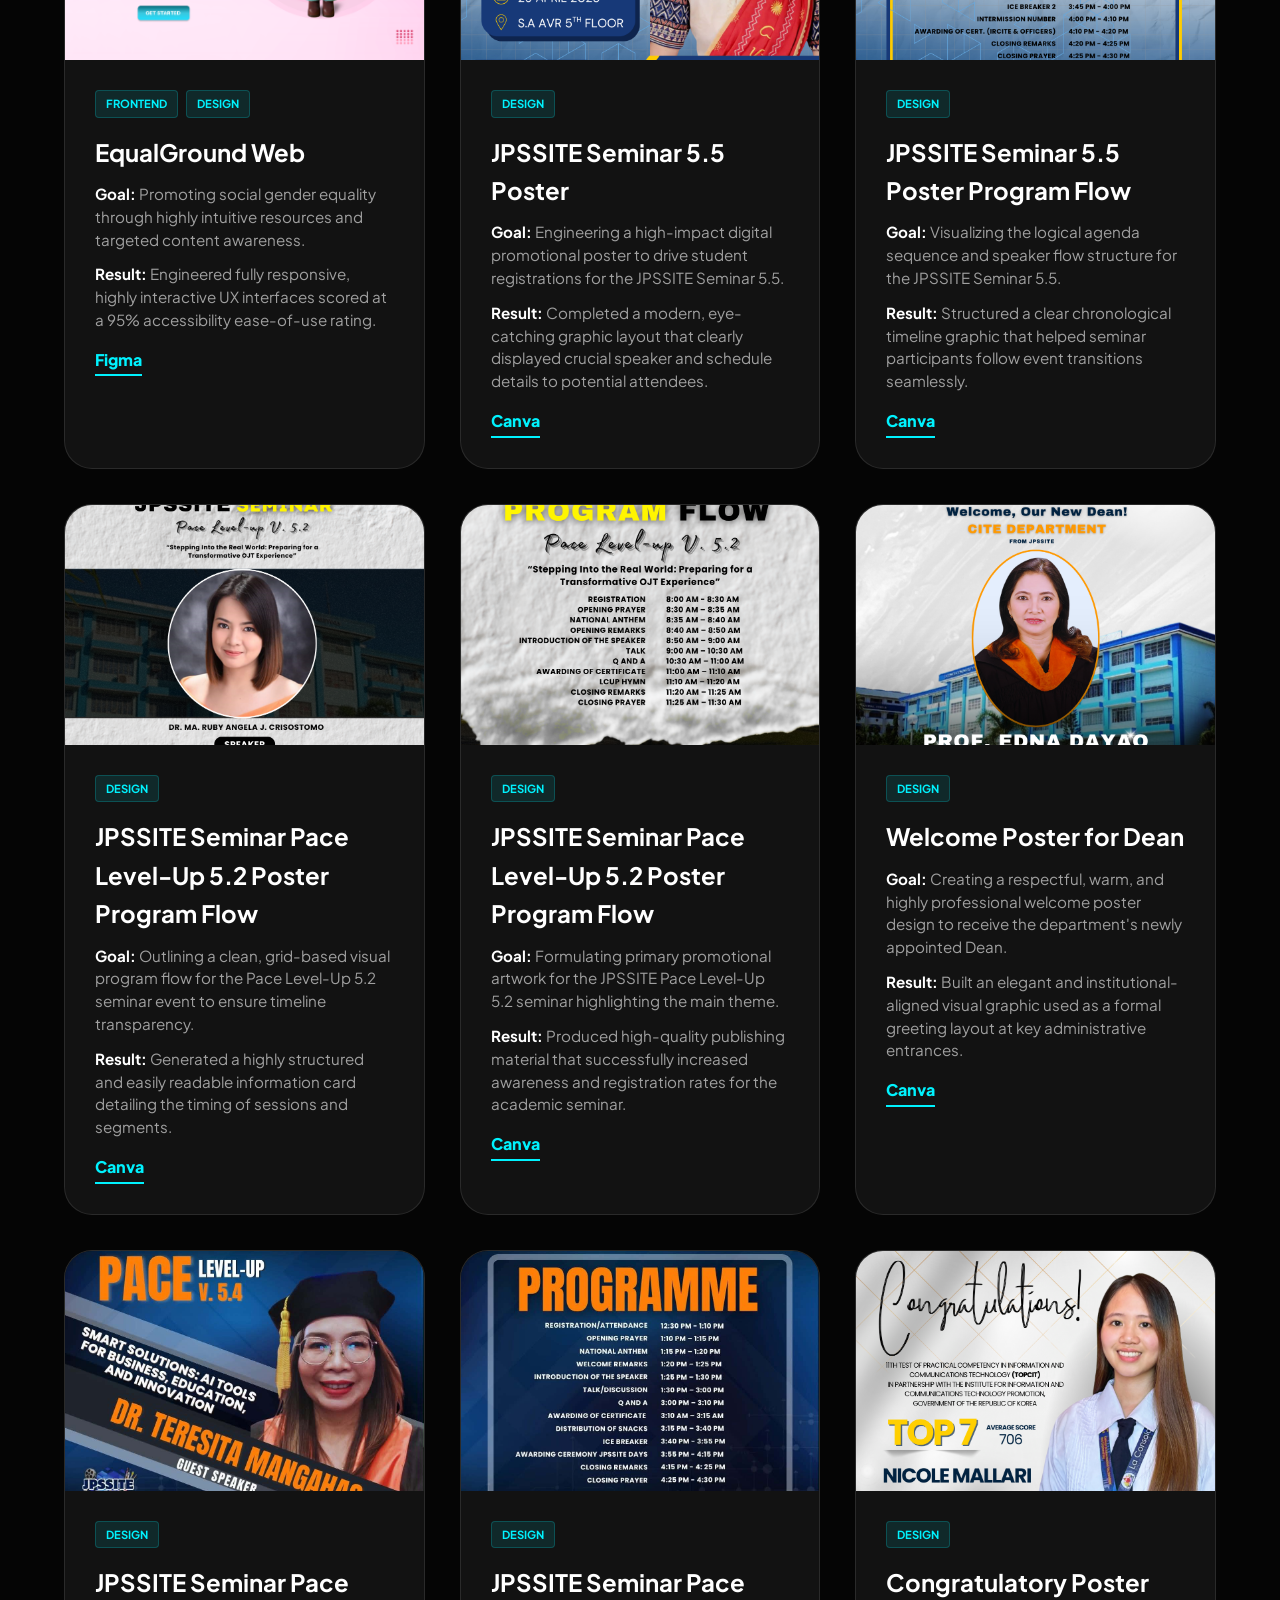
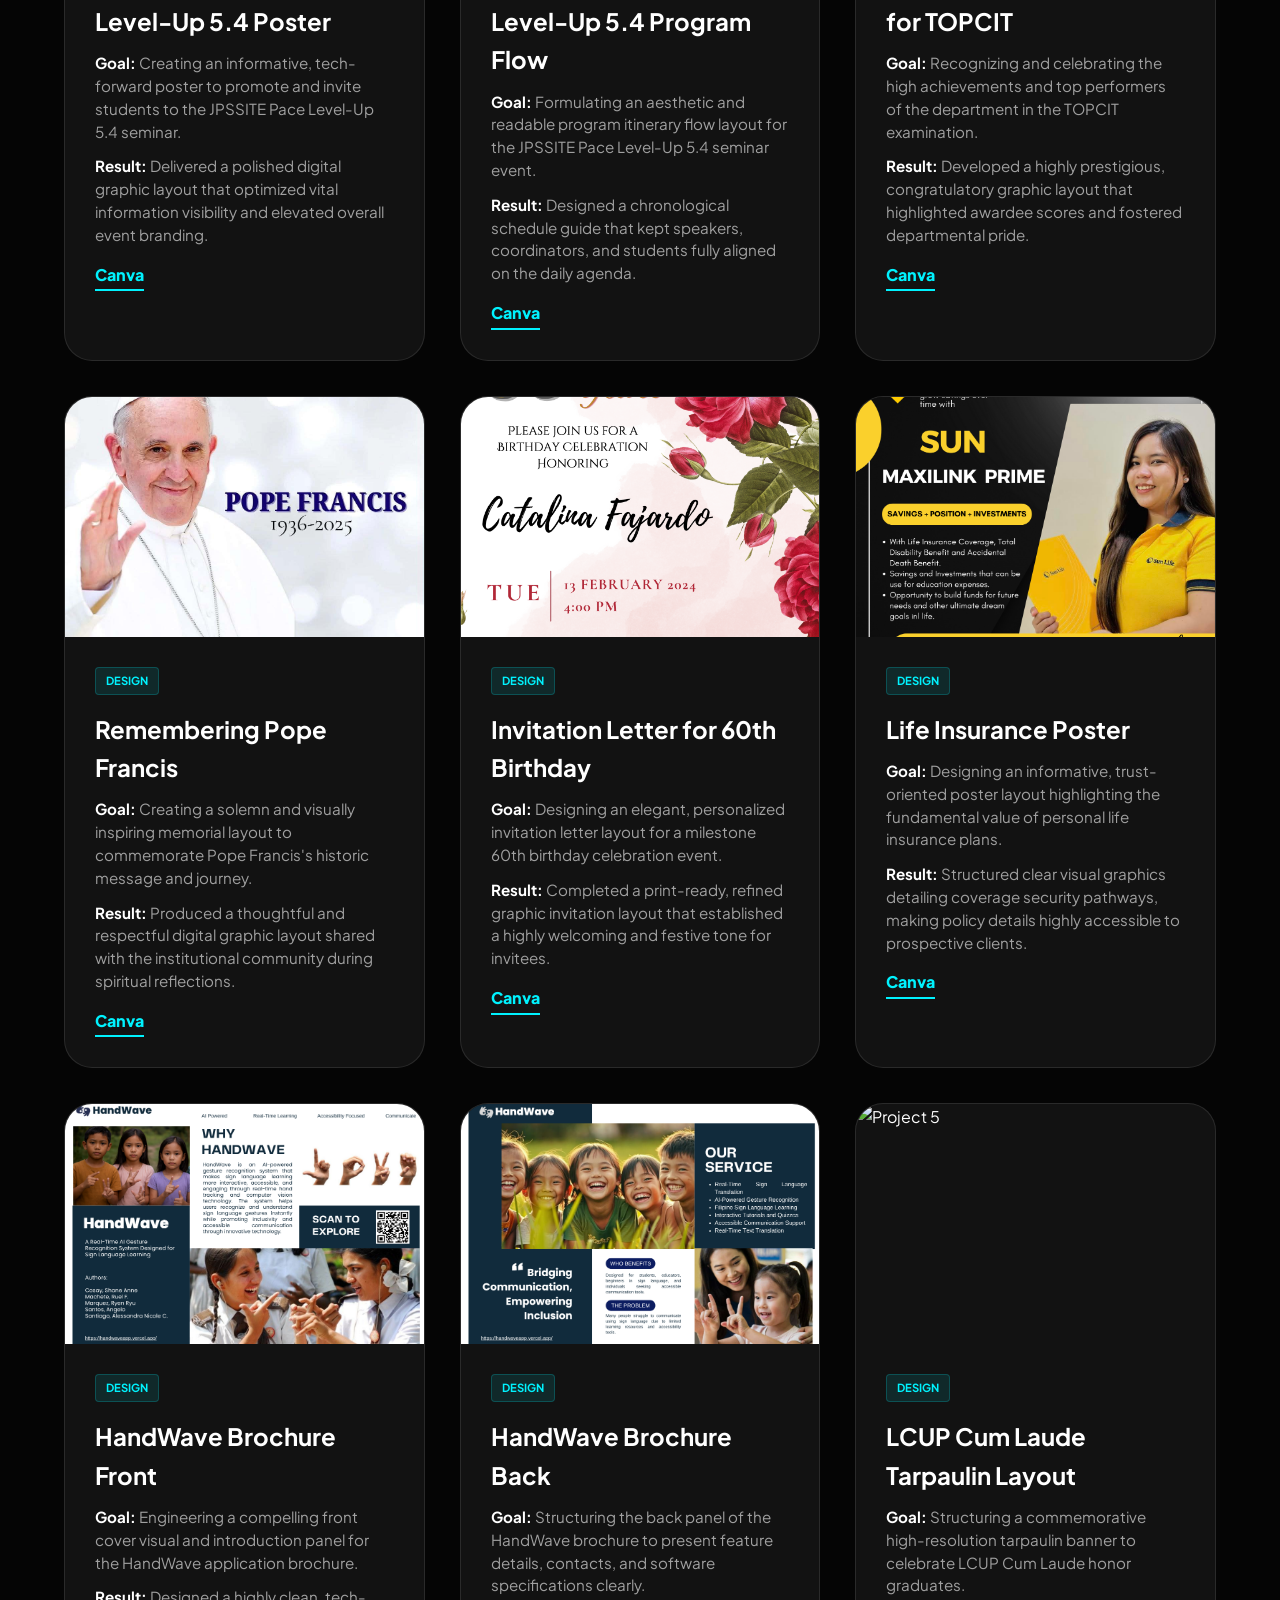
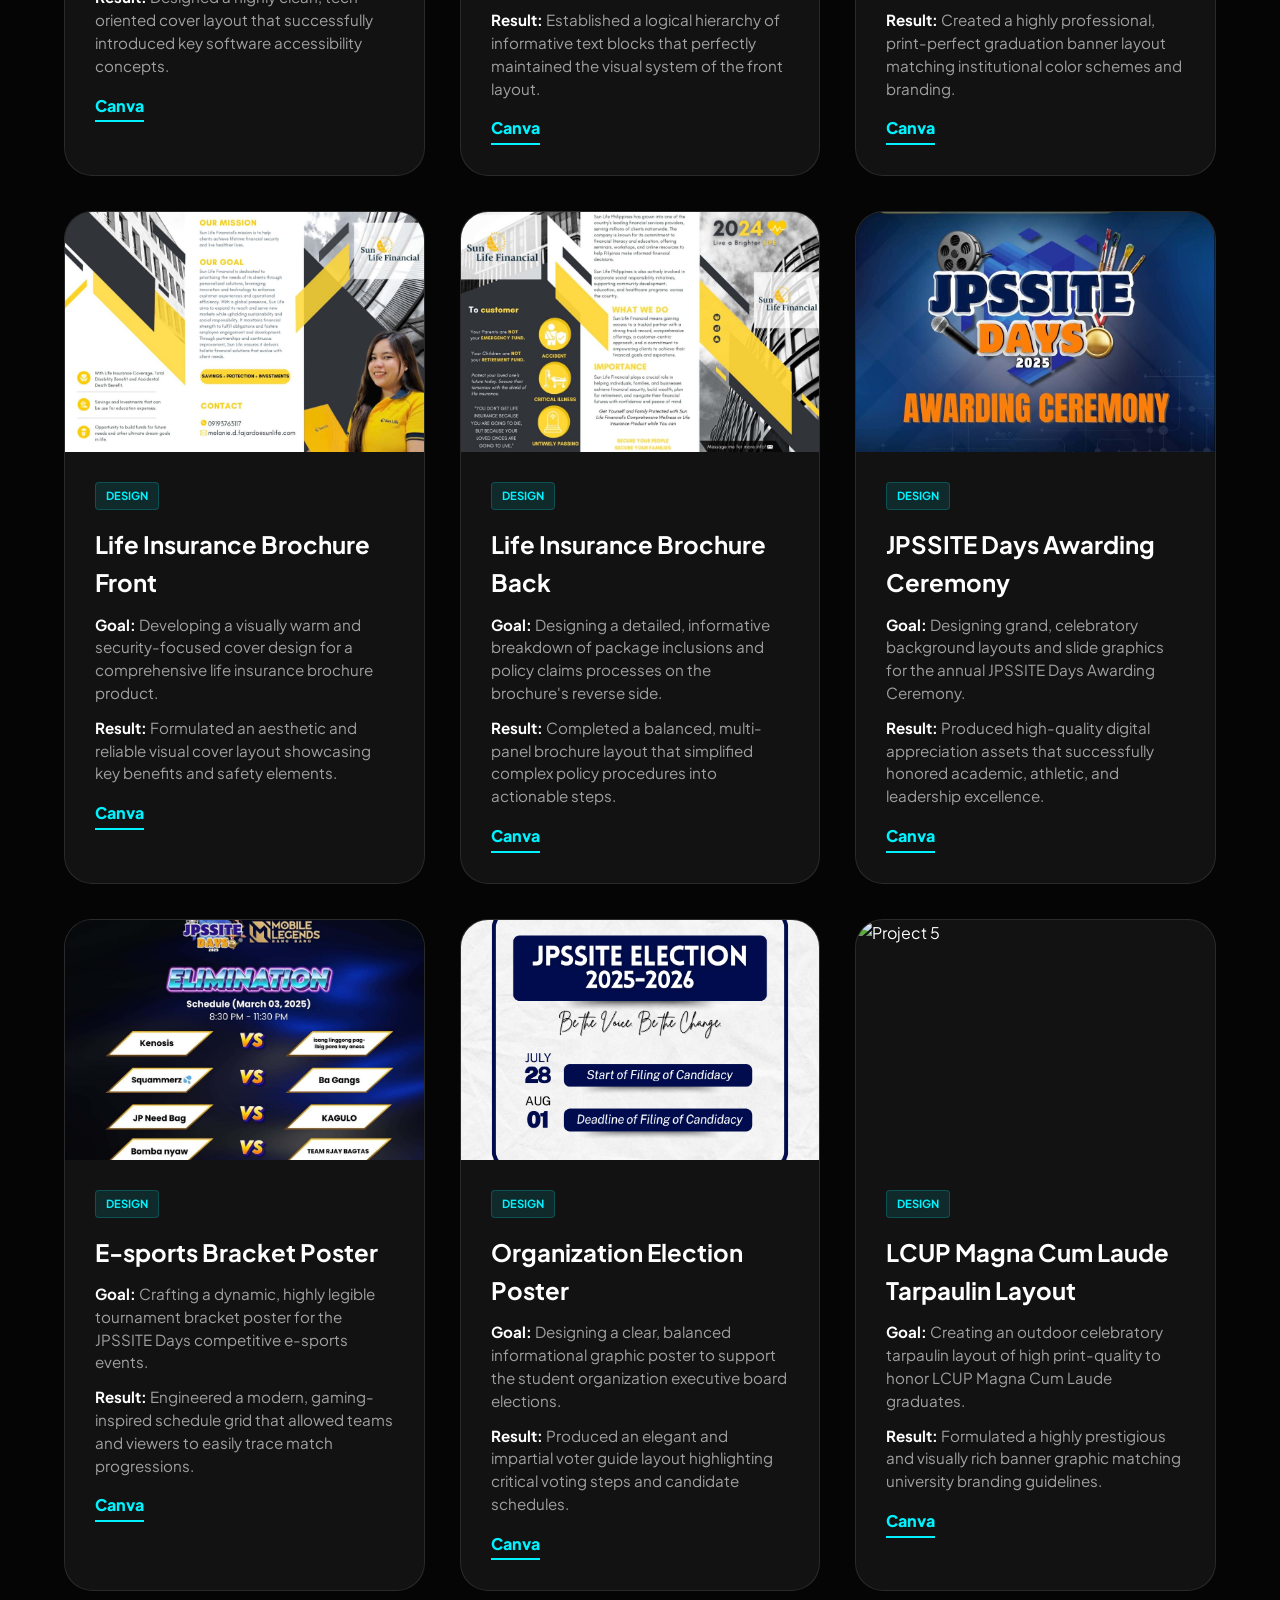
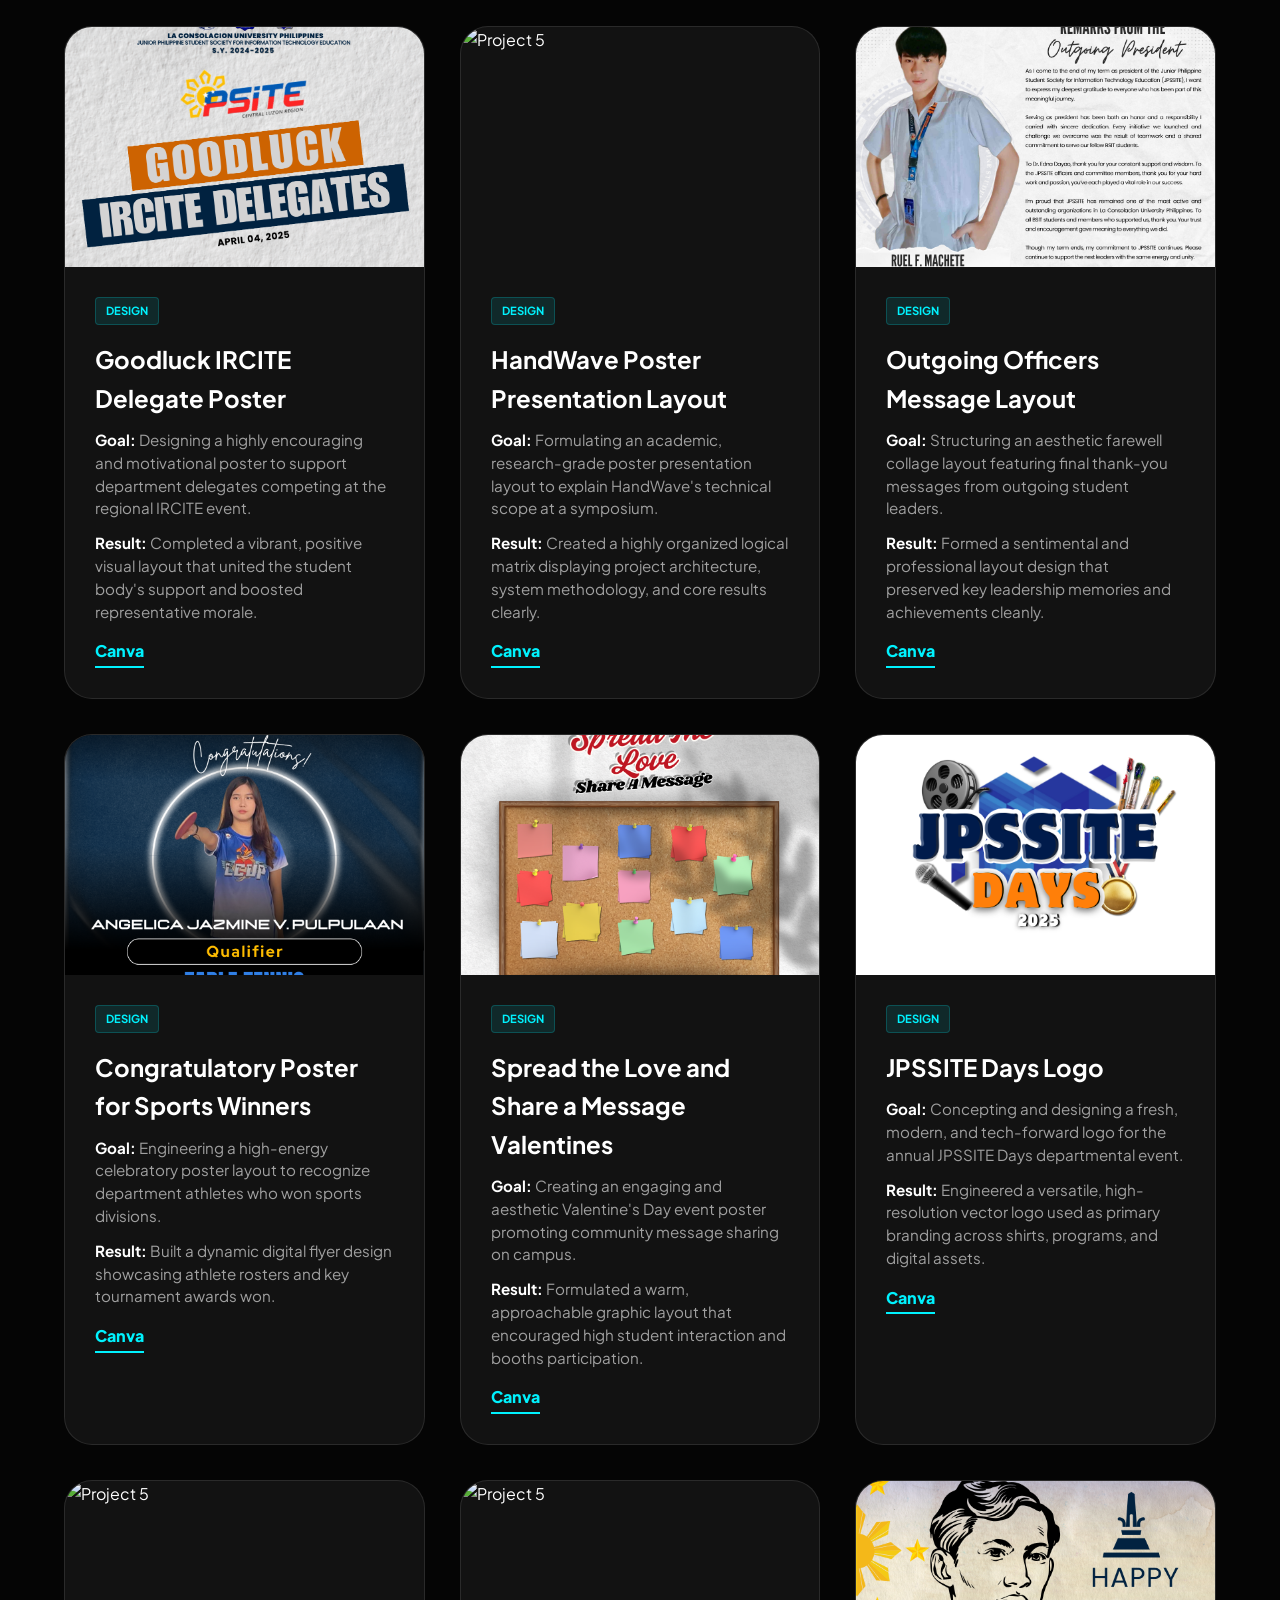
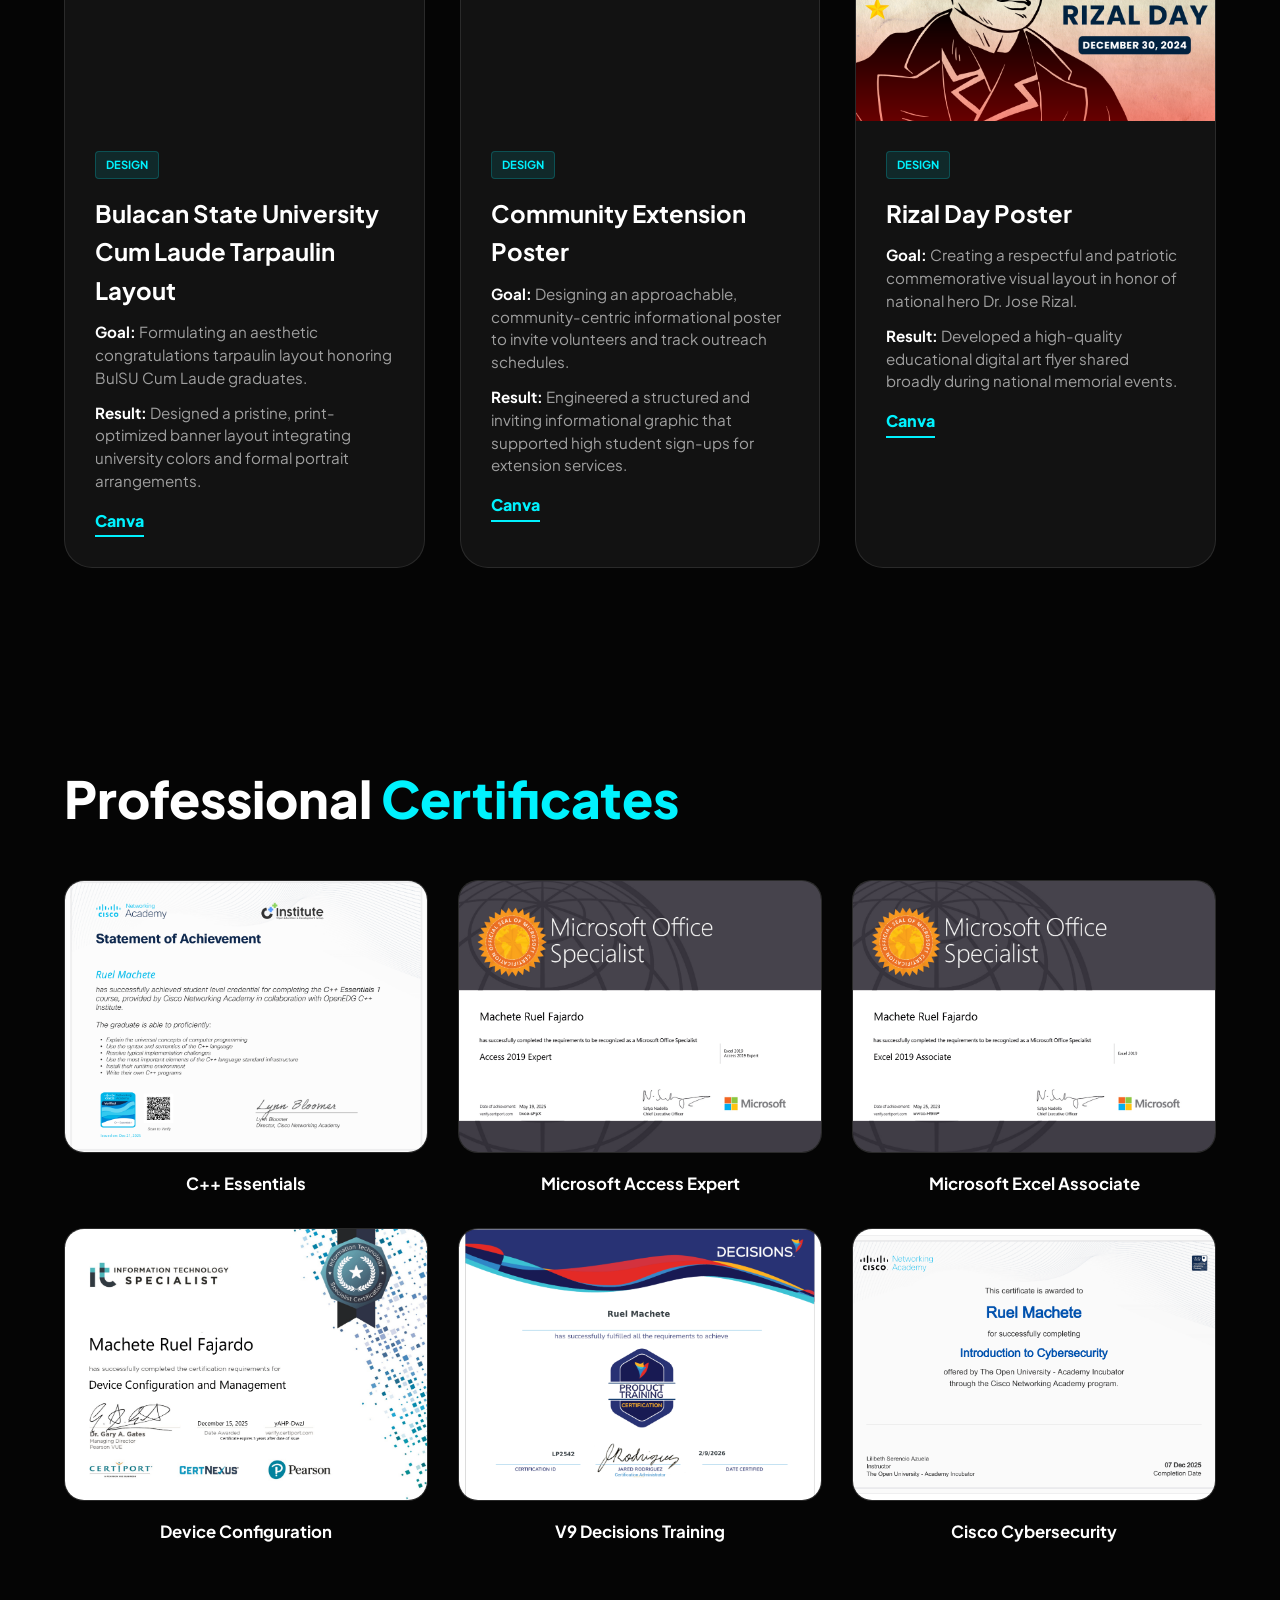
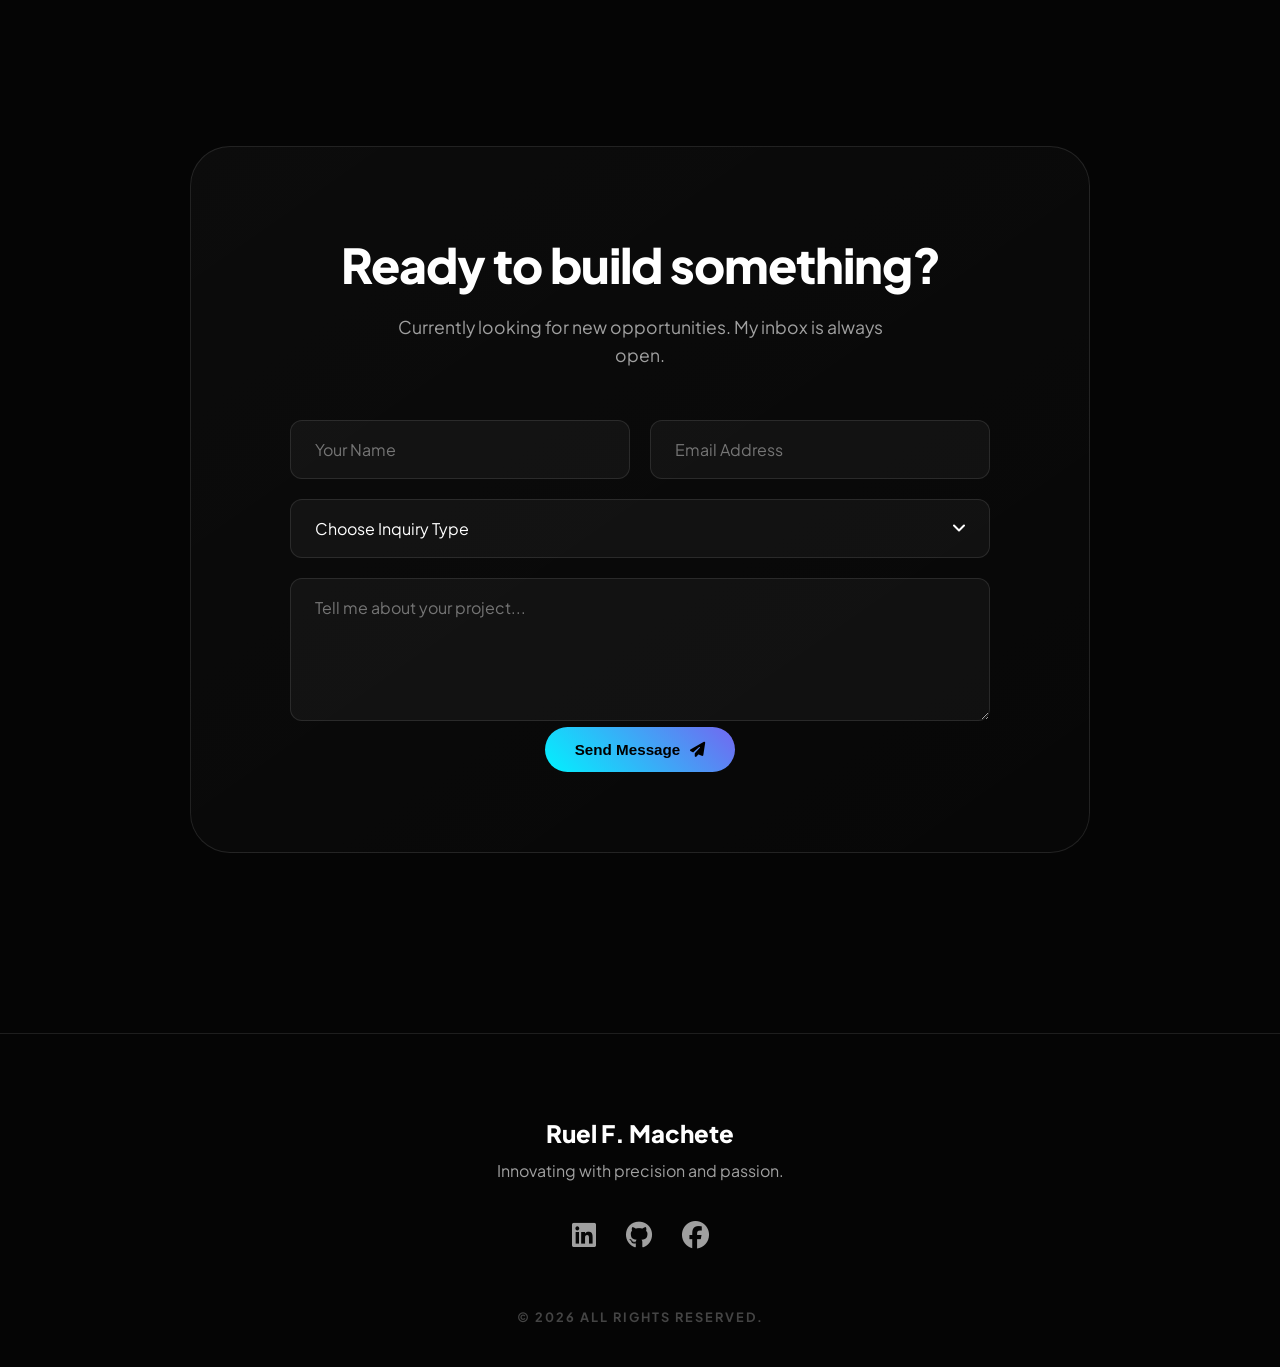
==== commit 9f7bcb39: "update" ====
--- a/Porfolio/index.html
+++ b/Porfolio/index.html
@@ -277,7 +277,8 @@
                     <div class="pj-body">
                         <div class="pj-tags"><span>Mobile</span><span>UX</span></div>
                         <h3>Handwave Mobile</h3>
-                        <p><strong>Impact:</strong> Ported recognition data pipelines to clean, highly functional mobile UI prototypes for on-the-go accessibility.</p>
+                        <p><strong>Goal:</strong> Formulating an intuitive, streamlined layout design for the HandWave gesture recognition system on mobile devices.</p>
+                        <p><strong>Result:</strong> Ported recognition data pipelines to clean, highly functional mobile UI prototypes for on-the-go accessibility.</p>
                         <div class="pj-links">
                             <a href="#" class="view-btn">Figma</a>
                         </div>
@@ -296,6 +297,383 @@
                         </div>
                     </div>
                 </div>
+                <!-- Project 5 (Design Focused) -->
+                <div class="project-card reveal delay-1" data-category="design">
+                    <div class="pj-img"><img src="assets/images/1.png" alt="Project 5"></div>
+                    <div class="pj-body">
+                        <div class="pj-tags"><span>Design</span></div>
+                        <h3>JPSSITE Seminar 5.5 Poster</h3>
+                        <p><strong>Goal:</strong> Engineering a high-impact digital promotional poster to drive student registrations for the JPSSITE Seminar 5.5.</p>
+                        <p><strong>Result:</strong> Completed a modern, eye-catching graphic layout that clearly displayed crucial speaker and schedule details to potential attendees.</p>
+                        <div class="pj-links">
+                            <a href="#" class="view-btn">Canva</a>
+                        </div>
+                    </div>
+                </div>
+                <!-- Project 6 (Design Focused) -->
+                <div class="project-card reveal delay-1" data-category="design">
+                    <div class="pj-img"><img src="assets/images/2.png" alt="Project 5"></div>
+                    <div class="pj-body">
+                        <div class="pj-tags"><span>Design</span></div>
+                        <h3>JPSSITE Seminar 5.5 Poster Program Flow</h3>
+                        <p><strong>Goal:</strong> Visualizing the logical agenda sequence and speaker flow structure for the JPSSITE Seminar 5.5.</p>
+                        <p><strong>Result:</strong> Structured a clear chronological timeline graphic that helped seminar participants follow event transitions seamlessly.</p>
+                        <div class="pj-links">
+                            <a href="#" class="view-btn">Canva</a>
+                        </div>
+                    </div>
+                </div>
+                <!-- Project 7 (Design Focused) -->
+                <div class="project-card reveal delay-1" data-category="design">
+                    <div class="pj-img"><img src="assets/images/3.1.png" alt="Project 5"></div>
+                    <div class="pj-body">
+                        <div class="pj-tags"><span>Design</span></div>
+                        <h3>JPSSITE Seminar Pace Level-Up 5.2 Poster Program Flow</h3>
+                        <p><strong>Goal:</strong> Outlining a clean, grid-based visual program flow for the Pace Level-Up 5.2 seminar event to ensure timeline transparency.</p>
+                        <p><strong>Result:</strong> Generated a highly structured and easily readable information card detailing the timing of sessions and segments.</p>
+                        <div class="pj-links">
+                            <a href="#" class="view-btn">Canva</a>
+                        </div>
+                    </div>
+                </div>
+                <!-- Project 8 (Design Focused) -->
+                <div class="project-card reveal delay-1" data-category="design">
+                    <div class="pj-img"><img src="assets/images/3.png" alt="Project 5"></div>
+                    <div class="pj-body">
+                        <div class="pj-tags"><span>Design</span></div>
+                        <h3>JPSSITE Seminar Pace Level-Up 5.2 Poster Program Flow</h3>
+                        <p><strong>Goal:</strong> Formulating primary promotional artwork for the JPSSITE Pace Level-Up 5.2 seminar highlighting the main theme.</p>
+                        <p><strong>Result:</strong> Produced high-quality publishing material that successfully increased awareness and registration rates for the academic seminar.</p>
+                        <div class="pj-links">
+                            <a href="#" class="view-btn">Canva</a>
+                        </div>
+                    </div>
+                </div>
+                <!-- Project 9 (Design Focused) -->
+                <div class="project-card reveal delay-1" data-category="design">
+                    <div class="pj-img"><img src="assets/images/4.png" alt="Project 5"></div>
+                    <div class="pj-body">
+                        <div class="pj-tags"><span>Design</span></div>
+                        <h3>Welcome Poster for Dean</h3>
+                        <p><strong>Goal:</strong> Creating a respectful, warm, and highly professional welcome poster design to receive the department's newly appointed Dean.</p>
+                        <p><strong>Result:</strong> Built an elegant and institutional-aligned visual graphic used as a formal greeting layout at key administrative entrances.</p>
+                        <div class="pj-links">
+                            <a href="#" class="view-btn">Canva</a>
+                        </div>
+                    </div>
+                </div>
+                <!-- Project 10 (Design Focused) -->
+                <div class="project-card reveal delay-1" data-category="design">
+                    <div class="pj-img"><img src="assets/images/9.jpg" alt="Project 5"></div>
+                    <div class="pj-body">
+                        <div class="pj-tags"><span>Design</span></div>
+                        <h3>JPSSITE Seminar Pace Level-Up 5.4 Poster</h3>
+                        <p><strong>Goal:</strong> Creating an informative, tech-forward poster to promote and invite students to the JPSSITE Pace Level-Up 5.4 seminar.</p>
+                        <p><strong>Result:</strong> Delivered a polished digital graphic layout that optimized vital information visibility and elevated overall event branding.</p>
+                        <div class="pj-links">
+                            <a href="#" class="view-btn">Canva</a>
+                        </div>
+                    </div>
+                </div>
+                <!-- Project 11 (Design Focused) -->
+                <div class="project-card reveal delay-1" data-category="design">
+                    <div class="pj-img"><img src="assets/images/5.jpg" alt="Project 5"></div>
+                    <div class="pj-body">
+                        <div class="pj-tags"><span>Design</span></div>
+                        <h3>JPSSITE Seminar Pace Level-Up 5.4 Program Flow</h3>
+                        <p><strong>Goal:</strong> Formulating an aesthetic and readable program itinerary flow layout for the JPSSITE Pace Level-Up 5.4 seminar event.</p>
+                        <p><strong>Result:</strong> Designed a chronological schedule guide that kept speakers, coordinators, and students fully aligned on the daily agenda.</p>
+                        <div class="pj-links">
+                            <a href="#" class="view-btn">Canva</a>
+                        </div>
+                    </div>
+                </div>
+                <!-- Project 12 (Design Focused) -->
+                <div class="project-card reveal delay-1" data-category="design">
+                    <div class="pj-img"><img src="assets/images/6.png" alt="Project 5"></div>
+                    <div class="pj-body">
+                        <div class="pj-tags"><span>Design</span></div>
+                        <h3>Congratulatory Poster for TOPCIT</h3>
+                        <p><strong>Goal:</strong> Recognizing and celebrating the high achievements and top performers of the department in the TOPCIT examination.</p>
+                        <p><strong>Result:</strong> Developed a highly prestigious, congratulatory graphic layout that highlighted awardee scores and fostered departmental pride.</p>
+                        <div class="pj-links">
+                            <a href="#" class="view-btn">Canva</a>
+                        </div>
+                    </div>
+                </div>
+                <!-- Project 13 (Design Focused) -->
+                <div class="project-card reveal delay-1" data-category="design">
+                    <div class="pj-img"><img src="assets/images/7.jpg" alt="Project 5"></div>
+                    <div class="pj-body">
+                        <div class="pj-tags"><span>Design</span></div>
+                        <h3>Remembering Pope Francis</h3>
+                        <p><strong>Goal:</strong> Creating a solemn and visually inspiring memorial layout to commemorate Pope Francis's historic message and journey.</p>
+                        <p><strong>Result:</strong> Produced a thoughtful and respectful digital graphic layout shared with the institutional community during spiritual reflections.</p>
+                        <div class="pj-links">
+                            <a href="#" class="view-btn">Canva</a>
+                        </div>
+                    </div>
+                </div>    
+                <!-- Project 14 (Design Focused) -->
+                <div class="project-card reveal delay-1" data-category="design">
+                    <div class="pj-img"><img src="assets/images/10.png" alt="Project 5"></div>
+                    <div class="pj-body">
+                        <div class="pj-tags"><span>Design</span></div>
+                        <h3>Invitation Letter for 60th Birthday</h3>
+                        <p><strong>Goal:</strong> Designing an elegant, personalized invitation letter layout for a milestone 60th birthday celebration event.</p>
+                        <p><strong>Result:</strong> Completed a print-ready, refined graphic invitation layout that established a highly welcoming and festive tone for invitees.</p>
+                        <div class="pj-links">
+                            <a href="#" class="view-btn">Canva</a>
+                        </div>
+                    </div>
+                </div>    
+                <!-- Project 15 (Design Focused) -->
+                <div class="project-card reveal delay-1" data-category="design">
+                    <div class="pj-img"><img src="assets/images/11.png" alt="Project 5"></div>
+                    <div class="pj-body">
+                        <div class="pj-tags"><span>Design</span></div>
+                        <h3>Life Insurance Poster</h3>
+                        <p><strong>Goal:</strong> Designing an informative, trust-oriented poster layout highlighting the fundamental value of personal life insurance plans.</p>
+                        <p><strong>Result:</strong> Structured clear visual graphics detailing coverage security pathways, making policy details highly accessible to prospective clients.</p>
+                        <div class="pj-links">
+                            <a href="#" class="view-btn">Canva</a>
+                        </div>
+                    </div>
+                </div>     
+                <!-- Project 16 (Design Focused) -->
+                <div class="project-card reveal delay-1" data-category="design">
+                    <div class="pj-img"><img src="assets/images/13.png" alt="Project 5"></div>
+                    <div class="pj-body">
+                        <div class="pj-tags"><span>Design</span></div>
+                        <h3>HandWave Brochure Front</h3>
+                        <p><strong>Goal:</strong> Engineering a compelling front cover visual and introduction panel for the HandWave application brochure.</p>
+                        <p><strong>Result:</strong> Designed a highly clean, tech-oriented cover layout that successfully introduced key software accessibility concepts.</p>
+                        <div class="pj-links">
+                            <a href="#" class="view-btn">Canva</a>
+                        </div>
+                    </div>
+                </div>          
+                <!-- Project 16 (Design Focused) -->
+                <div class="project-card reveal delay-1" data-category="design">
+                    <div class="pj-img"><img src="assets/images/12.png" alt="Project 5"></div>
+                    <div class="pj-body">
+                        <div class="pj-tags"><span>Design</span></div>
+                        <h3>HandWave Brochure Back</h3>
+                        <p><strong>Goal:</strong> Structuring the back panel of the HandWave brochure to present feature details, contacts, and software specifications clearly.</p>
+                        <p><strong>Result:</strong> Established a logical hierarchy of informative text blocks that perfectly maintained the visual system of the front layout.</p>
+                        <div class="pj-links">
+                            <a href="#" class="view-btn">Canva</a>
+                        </div>
+                    </div>
+                </div>     
+                <!-- Project 17 (Design Focused) -->
+                <div class="project-card reveal delay-1" data-category="design">
+                    <div class="pj-img"><img src="assets/images/14.png" alt="Project 5"></div>
+                    <div class="pj-body">
+                        <div class="pj-tags"><span>Design</span></div>
+                        <h3>LCUP Cum Laude Tarpaulin Layout</h3>
+                        <p><strong>Goal:</strong> Structuring a commemorative high-resolution tarpaulin banner to celebrate LCUP Cum Laude honor graduates.</p>
+                        <p><strong>Result:</strong> Created a highly professional, print-perfect graduation banner layout matching institutional color schemes and branding.</p>
+                        <div class="pj-links">
+                            <a href="#" class="view-btn">Canva</a>
+                        </div>
+                    </div>
+                </div>    
+                <!-- Project 18 (Design Focused) -->
+                <div class="project-card reveal delay-1" data-category="design">
+                    <div class="pj-img"><img src="assets/images/15.jpg" alt="Project 5"></div>
+                    <div class="pj-body">
+                        <div class="pj-tags"><span>Design</span></div>
+                        <h3>Life Insurance Brochure Front</h3>
+                        <p><strong>Goal:</strong> Developing a visually warm and security-focused cover design for a comprehensive life insurance brochure product.</p>
+                        <p><strong>Result:</strong> Formulated an aesthetic and reliable visual cover layout showcasing key benefits and safety elements.</p>
+                        <div class="pj-links">
+                            <a href="#" class="view-btn">Canva</a>
+                        </div>
+                    </div>
+                </div>    
+                <!-- Project 19 (Design Focused) -->
+                <div class="project-card reveal delay-1" data-category="design">
+                    <div class="pj-img"><img src="assets/images/16.jpg" alt="Project 5"></div>
+                    <div class="pj-body">
+                        <div class="pj-tags"><span>Design</span></div>
+                        <h3>Life Insurance Brochure Back</h3>
+                        <p><strong>Goal:</strong> Designing a detailed, informative breakdown of package inclusions and policy claims processes on the brochure's reverse side.</p>
+                        <p><strong>Result:</strong> Completed a balanced, multi-panel brochure layout that simplified complex policy procedures into actionable steps.</p>
+                        <div class="pj-links">
+                            <a href="#" class="view-btn">Canva</a>
+                        </div>
+                    </div>
+                </div>          
+                <!-- Project 20 (Design Focused) -->
+                <div class="project-card reveal delay-1" data-category="design">
+                    <div class="pj-img"><img src="assets/images/17.jpg" alt="Project 5"></div>
+                    <div class="pj-body">
+                        <div class="pj-tags"><span>Design</span></div>
+                        <h3>JPSSITE Days Awarding Ceremony</h3>
+                        <p><strong>Goal:</strong> Designing grand, celebratory background layouts and slide graphics for the annual JPSSITE Days Awarding Ceremony.</p>
+                        <p><strong>Result:</strong> Produced high-quality digital appreciation assets that successfully honored academic, athletic, and leadership excellence.</p>
+                        <div class="pj-links">
+                            <a href="#" class="view-btn">Canva</a>
+                        </div>
+                    </div>
+                </div>     
+                <!-- Project 21 (Design Focused) -->
+                <div class="project-card reveal delay-1" data-category="design">
+                    <div class="pj-img"><img src="assets/images/18.jpg" alt="Project 5"></div>
+                    <div class="pj-body">
+                        <div class="pj-tags"><span>Design</span></div>
+                        <h3>E-sports Bracket Poster</h3>
+                        <p><strong>Goal:</strong> Crafting a dynamic, highly legible tournament bracket poster for the JPSSITE Days competitive e-sports events.</p>
+                        <p><strong>Result:</strong> Engineered a modern, gaming-inspired schedule grid that allowed teams and viewers to easily trace match progressions.</p>
+                        <div class="pj-links">
+                            <a href="#" class="view-btn">Canva</a>
+                        </div>
+                    </div>
+                </div>       
+                <!-- Project 22 (Design Focused) -->
+                <div class="project-card reveal delay-1" data-category="design">
+                    <div class="pj-img"><img src="assets/images/19.png" alt="Project 5"></div>
+                    <div class="pj-body">
+                        <div class="pj-tags"><span>Design</span></div>
+                        <h3>Organization Election Poster</h3>
+                        <p><strong>Goal:</strong> Designing a clear, balanced informational graphic poster to support the student organization executive board elections.</p>
+                        <p><strong>Result:</strong> Produced an elegant and impartial voter guide layout highlighting critical voting steps and candidate schedules.</p>
+                        <div class="pj-links">
+                            <a href="#" class="view-btn">Canva</a>
+                        </div>
+                    </div>
+                </div>
+                <!-- Project 23 (Design Focused) -->
+                <div class="project-card reveal delay-1" data-category="design">
+                    <div class="pj-img"><img src="assets/images/20.png" alt="Project 5"></div>
+                    <div class="pj-body">
+                        <div class="pj-tags"><span>Design</span></div>
+                        <h3>LCUP Magna Cum Laude Tarpaulin Layout</h3>
+                        <p><strong>Goal:</strong> Creating an outdoor celebratory tarpaulin layout of high print-quality to honor LCUP Magna Cum Laude graduates.</p>
+                        <p><strong>Result:</strong> Formulated a highly prestigious and visually rich banner graphic matching university branding guidelines.</p>
+                        <div class="pj-links">
+                            <a href="#" class="view-btn">Canva</a>
+                        </div>
+                    </div>
+                </div>      
+                 <!-- Project 24 (Design Focused) -->
+                <div class="project-card reveal delay-1" data-category="design">
+                    <div class="pj-img"><img src="assets/images/21.png" alt="Project 5"></div>
+                    <div class="pj-body">
+                        <div class="pj-tags"><span>Design</span></div>
+                        <h3>Goodluck IRCITE Delegate Poster</h3>
+                        <p><strong>Goal:</strong> Designing a highly encouraging and motivational poster to support department delegates competing at the regional IRCITE event.</p>
+                        <p><strong>Result:</strong> Completed a vibrant, positive visual layout that united the student body's support and boosted representative morale.</p>
+                        <div class="pj-links">
+                            <a href="#" class="view-btn">Canva</a>
+                        </div>
+                    </div>
+                </div>     
+                 <!-- Project 25 (Design Focused) -->
+                <div class="project-card reveal delay-1" data-category="design">
+                    <div class="pj-img"><img src="assets/images/22.png" alt="Project 5"></div>
+                    <div class="pj-body">
+                        <div class="pj-tags"><span>Design</span></div>
+                        <h3>HandWave Poster Presentation Layout</h3>
+                        <p><strong>Goal:</strong> Formulating an academic, research-grade poster presentation layout to explain HandWave's technical scope at a symposium.</p>
+                        <p><strong>Result:</strong> Created a highly organized logical matrix displaying project architecture, system methodology, and core results clearly.</p>
+                        <div class="pj-links">
+                            <a href="#" class="view-btn">Canva</a>
+                        </div>
+                    </div>
+                </div>     
+                <!-- Project 26 (Design Focused) -->
+                <div class="project-card reveal delay-1" data-category="design">
+                    <div class="pj-img"><img src="assets/images/23.png" alt="Project 5"></div>
+                    <div class="pj-body">
+                        <div class="pj-tags"><span>Design</span></div>
+                        <h3>Outgoing Officers Message Layout</h3>
+                        <p><strong>Goal:</strong> Structuring an aesthetic farewell collage layout featuring final thank-you messages from outgoing student leaders.</p>
+                        <p><strong>Result:</strong> Formed a sentimental and professional layout design that preserved key leadership memories and achievements cleanly.</p>
+                        <div class="pj-links">
+                            <a href="#" class="view-btn">Canva</a>
+                        </div>
+                    </div>
+                </div>     
+                <!-- Project 27 (Design Focused) -->
+                <div class="project-card reveal delay-1" data-category="design">
+                    <div class="pj-img"><img src="assets/images/24.png" alt="Project 5"></div>
+                    <div class="pj-body">
+                        <div class="pj-tags"><span>Design</span></div>
+                        <h3>Congratulatory Poster for Sports Winners</h3>
+                        <p><strong>Goal:</strong> Engineering a high-energy celebratory poster layout to recognize department athletes who won sports divisions.</p>
+                        <p><strong>Result:</strong> Built a dynamic digital flyer design showcasing athlete rosters and key tournament awards won.</p>
+                        <div class="pj-links">
+                            <a href="#" class="view-btn">Canva</a>
+                        </div>
+                    </div>
+                </div> 
+                <!-- Project 28 (Design Focused) -->
+                <div class="project-card reveal delay-1" data-category="design">
+                    <div class="pj-img"><img src="assets/images/25.png" alt="Project 5"></div>
+                    <div class="pj-body">
+                        <div class="pj-tags"><span>Design</span></div>
+                        <h3>Spread the Love and Share a Message Valentines</h3>
+                        <p><strong>Goal:</strong> Creating an engaging and aesthetic Valentine's Day event poster promoting community message sharing on campus.</p>
+                        <p><strong>Result:</strong> Formulated a warm, approachable graphic layout that encouraged high student interaction and booths participation.</p>
+                        <div class="pj-links">
+                            <a href="#" class="view-btn">Canva</a>
+                        </div>
+                    </div>
+                </div>       
+                <!-- Project 29 (Design Focused) -->
+                <div class="project-card reveal delay-1" data-category="design">
+                    <div class="pj-img"><img src="assets/images/26.png" alt="Project 5"></div>
+                    <div class="pj-body">
+                        <div class="pj-tags"><span>Design</span></div>
+                        <h3>JPSSITE Days Logo</h3>
+                        <p><strong>Goal:</strong> Concepting and designing a fresh, modern, and tech-forward logo for the annual JPSSITE Days departmental event.</p>
+                        <p><strong>Result:</strong> Engineered a versatile, high-resolution vector logo used as primary branding across shirts, programs, and digital assets.</p>
+                        <div class="pj-links">
+                            <a href="#" class="view-btn">Canva</a>
+                        </div>
+                    </div>
+                </div>     
+                <!-- Project 30 (Design Focused) -->
+                <div class="project-card reveal delay-1" data-category="design">
+                    <div class="pj-img"><img src="assets/images/27.png" alt="Project 5"></div>
+                    <div class="pj-body">
+                        <div class="pj-tags"><span>Design</span></div>
+                        <h3>Bulacan State University Cum Laude Tarpaulin Layout</h3>
+                        <p><strong>Goal:</strong> Formulating an aesthetic congratulations tarpaulin layout honoring BulSU Cum Laude graduates.</p>
+                        <p><strong>Result:</strong> Designed a pristine, print-optimized banner layout integrating university colors and formal portrait arrangements.</p>
+                        <div class="pj-links">
+                            <a href="#" class="view-btn">Canva</a>
+                        </div>
+                    </div>
+                </div>     
+                <!-- Project 32 (Design Focused) -->
+                <div class="project-card reveal delay-1" data-category="design">
+                    <div class="pj-img"><img src="assets/images/29.png" alt="Project 5"></div>
+                    <div class="pj-body">
+                        <div class="pj-tags"><span>Design</span></div>
+                        <h3>Community Extension Poster</h3>
+                        <p><strong>Goal:</strong> Designing an approachable, community-centric informational poster to invite volunteers and track outreach schedules.</p>
+                        <p><strong>Result:</strong> Engineered a structured and inviting informational graphic that supported high student sign-ups for extension services.</p>
+                        <div class="pj-links">
+                            <a href="#" class="view-btn">Canva</a>
+                        </div>
+                    </div>
+                </div>        
+                <!-- Project 33 (Design Focused) -->
+                <div class="project-card reveal delay-1" data-category="design">
+                    <div class="pj-img"><img src="assets/images/30.png" alt="Project 5"></div>
+                    <div class="pj-body">
+                        <div class="pj-tags"><span>Design</span></div>
+                        <h3>Rizal Day Poster</h3>
+                        <p><strong>Goal:</strong> Creating a respectful and patriotic commemorative visual layout in honor of national hero Dr. Jose Rizal.</p>
+                        <p><strong>Result:</strong> Developed a high-quality educational digital art flyer shared broadly during national memorial events.</p>
+                        <div class="pj-links">
+                            <a href="#" class="view-btn">Canva</a>
+                        </div>
+                    </div>
+                </div>                                                        
             </div>
         </div>
     </section>
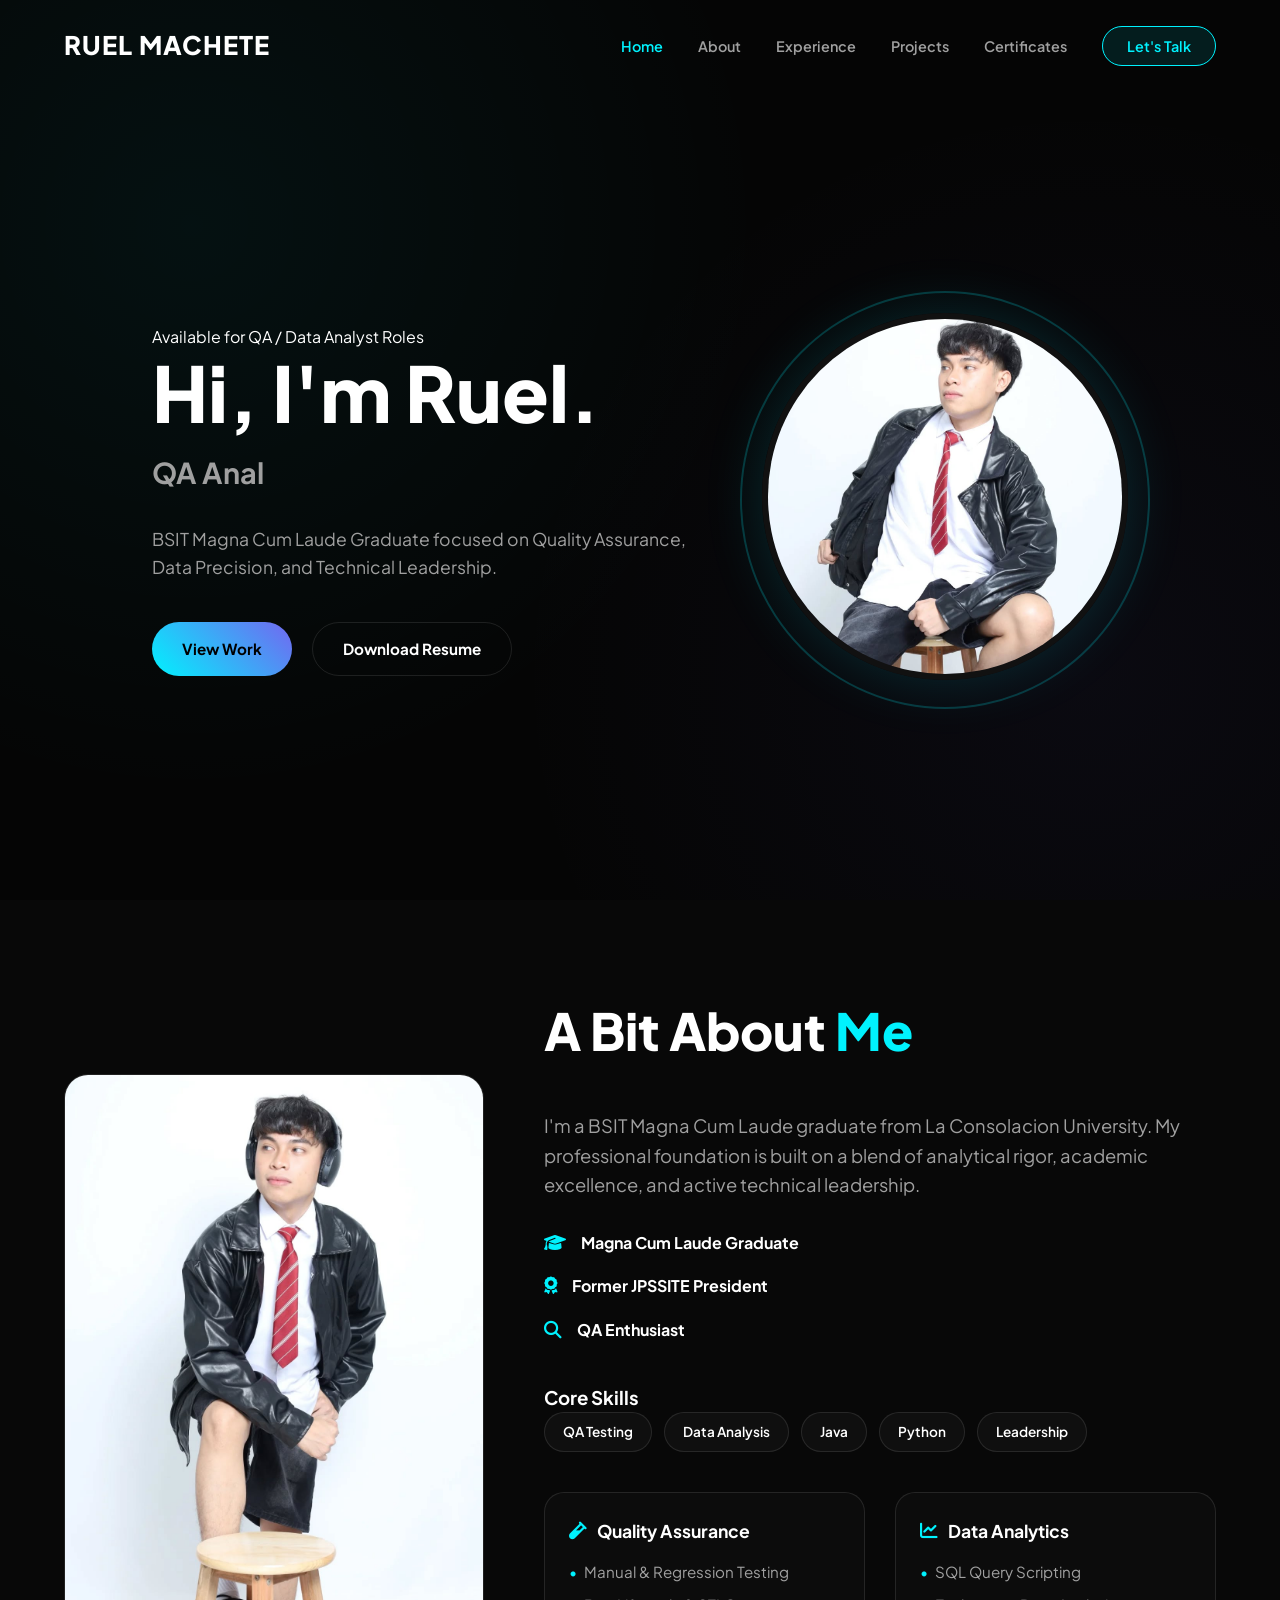
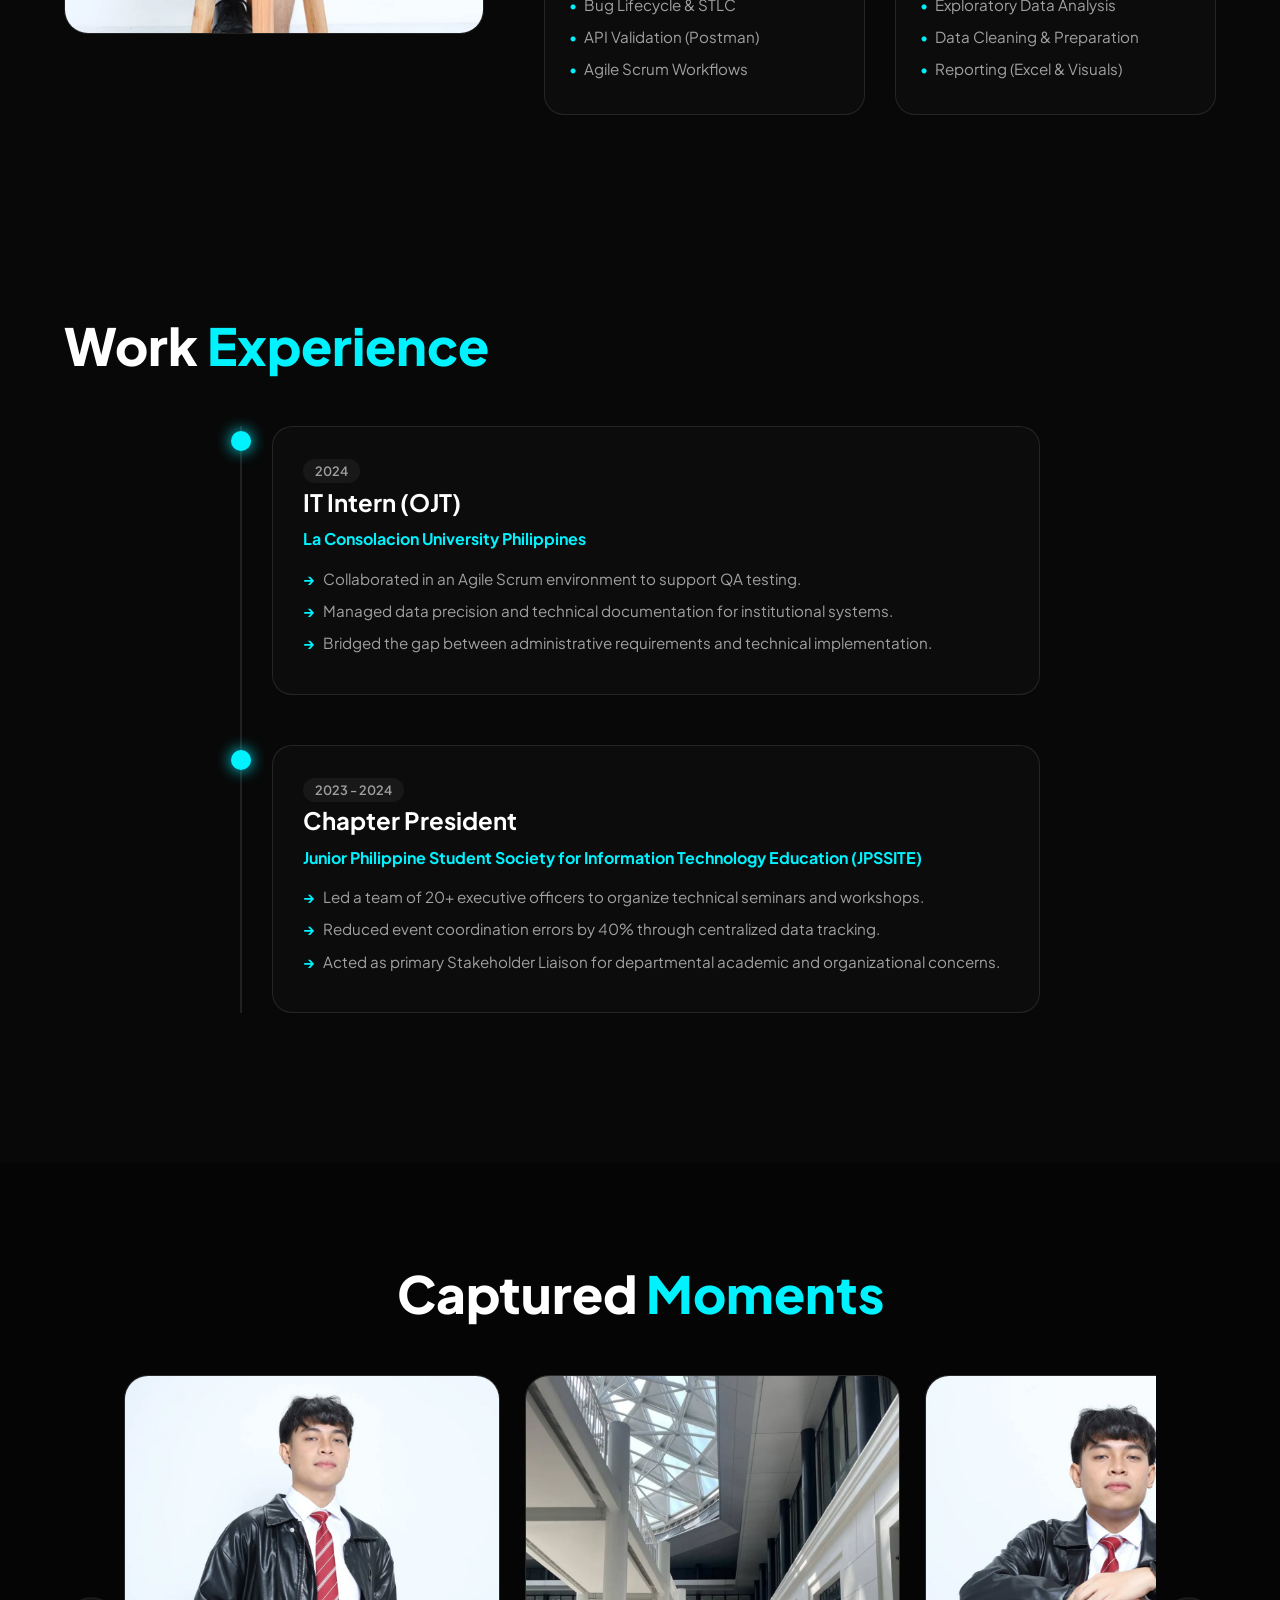
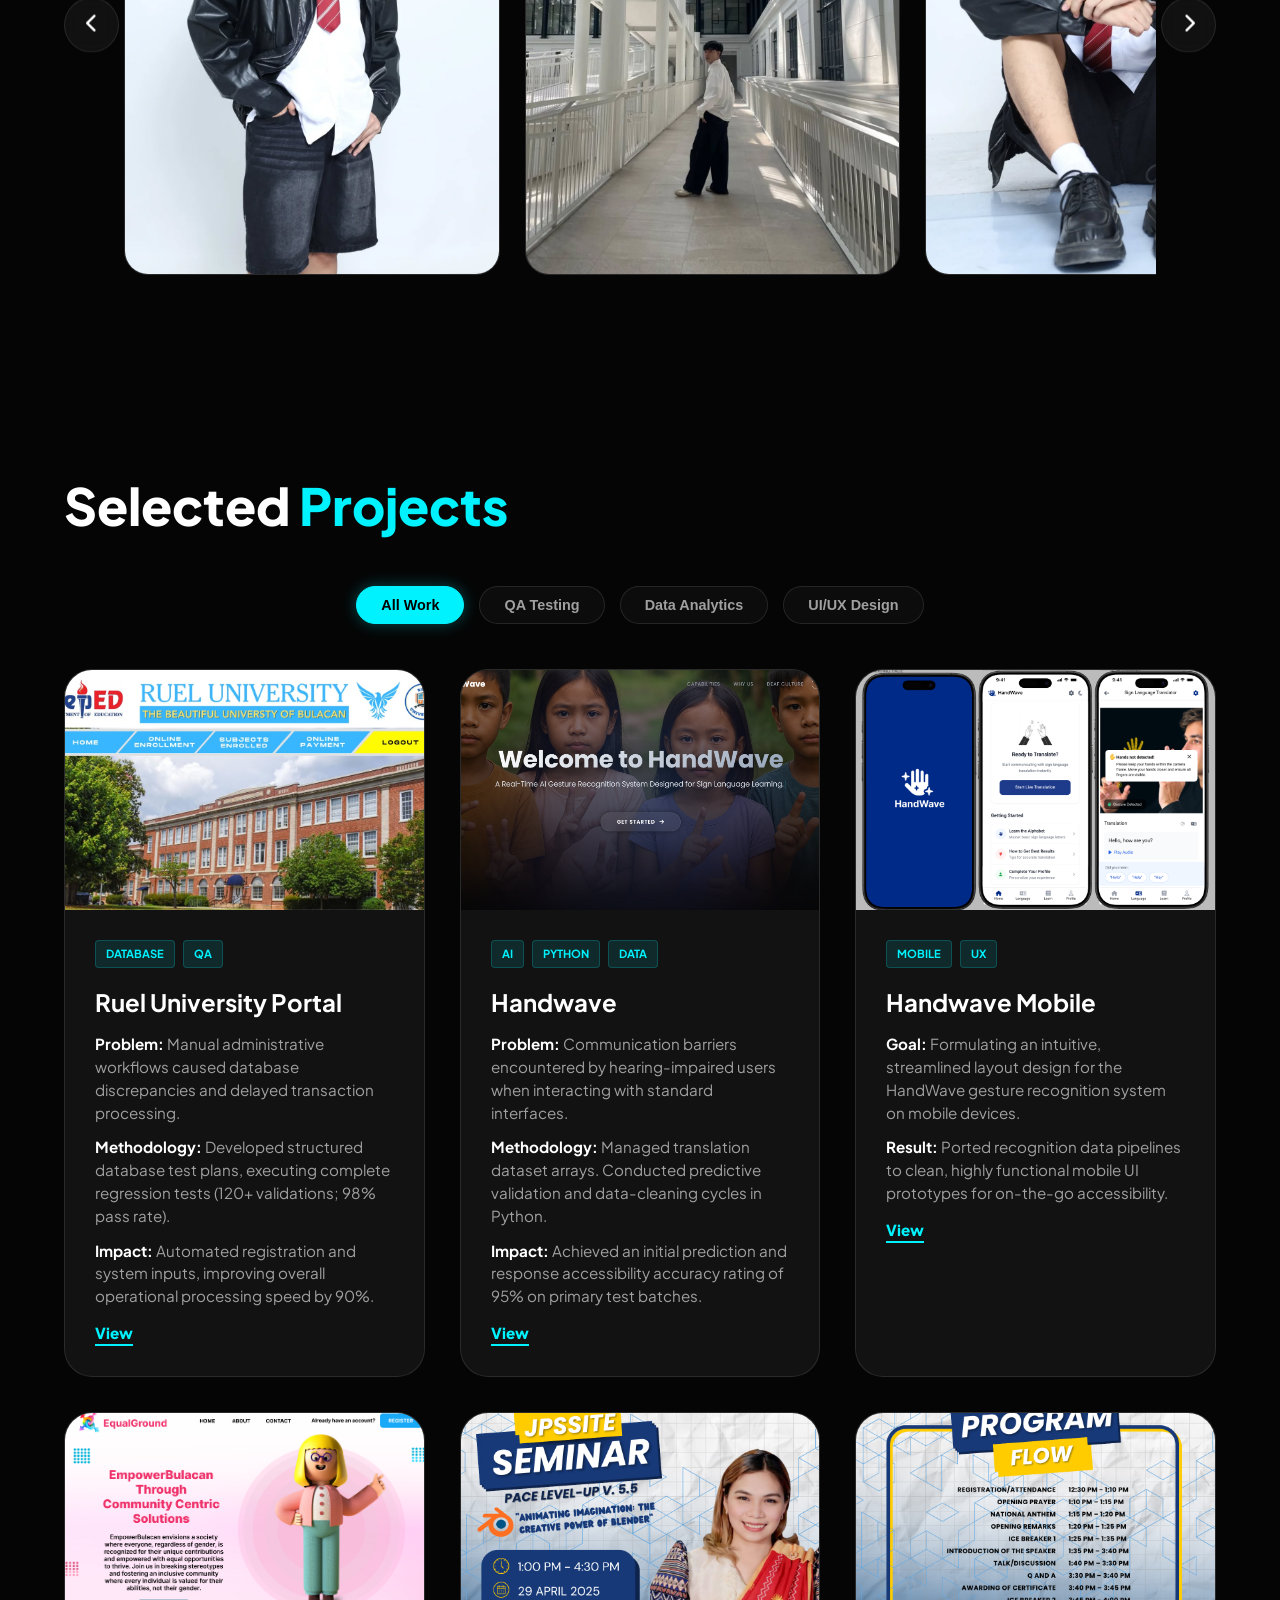
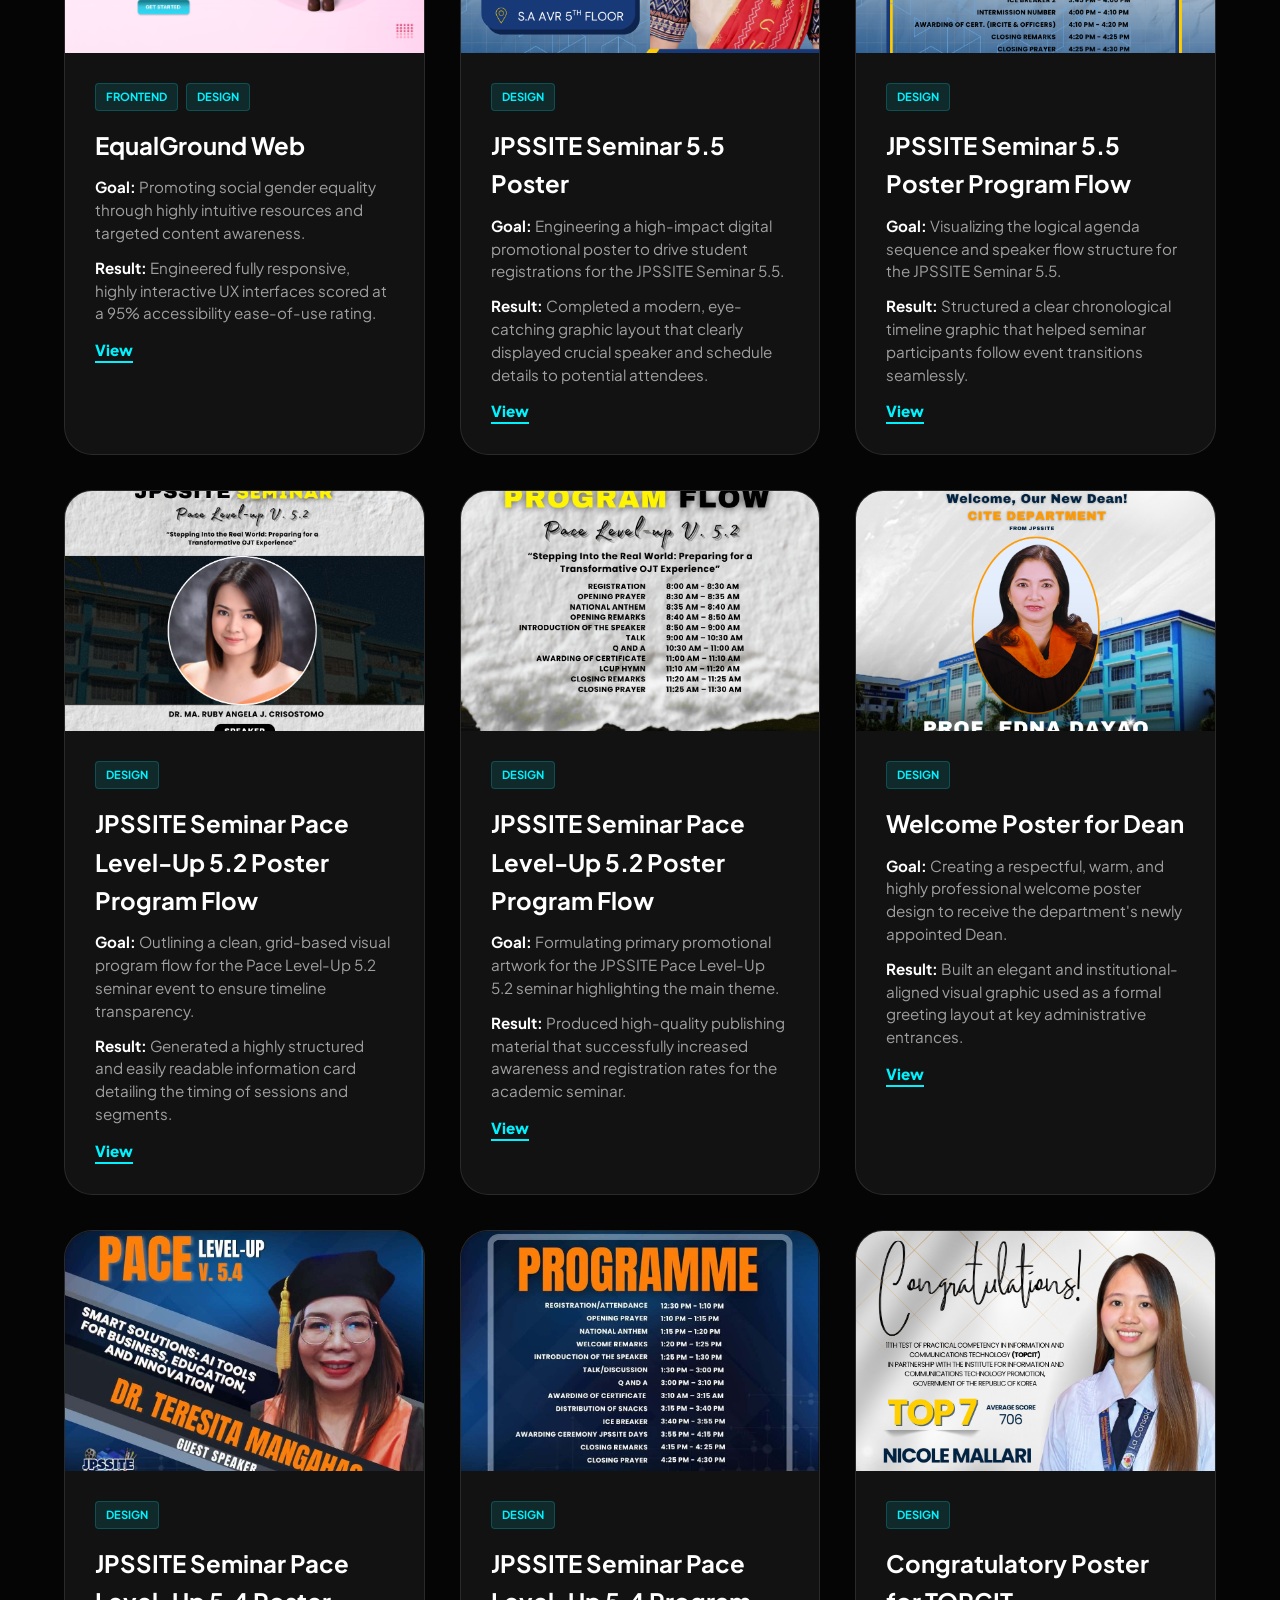
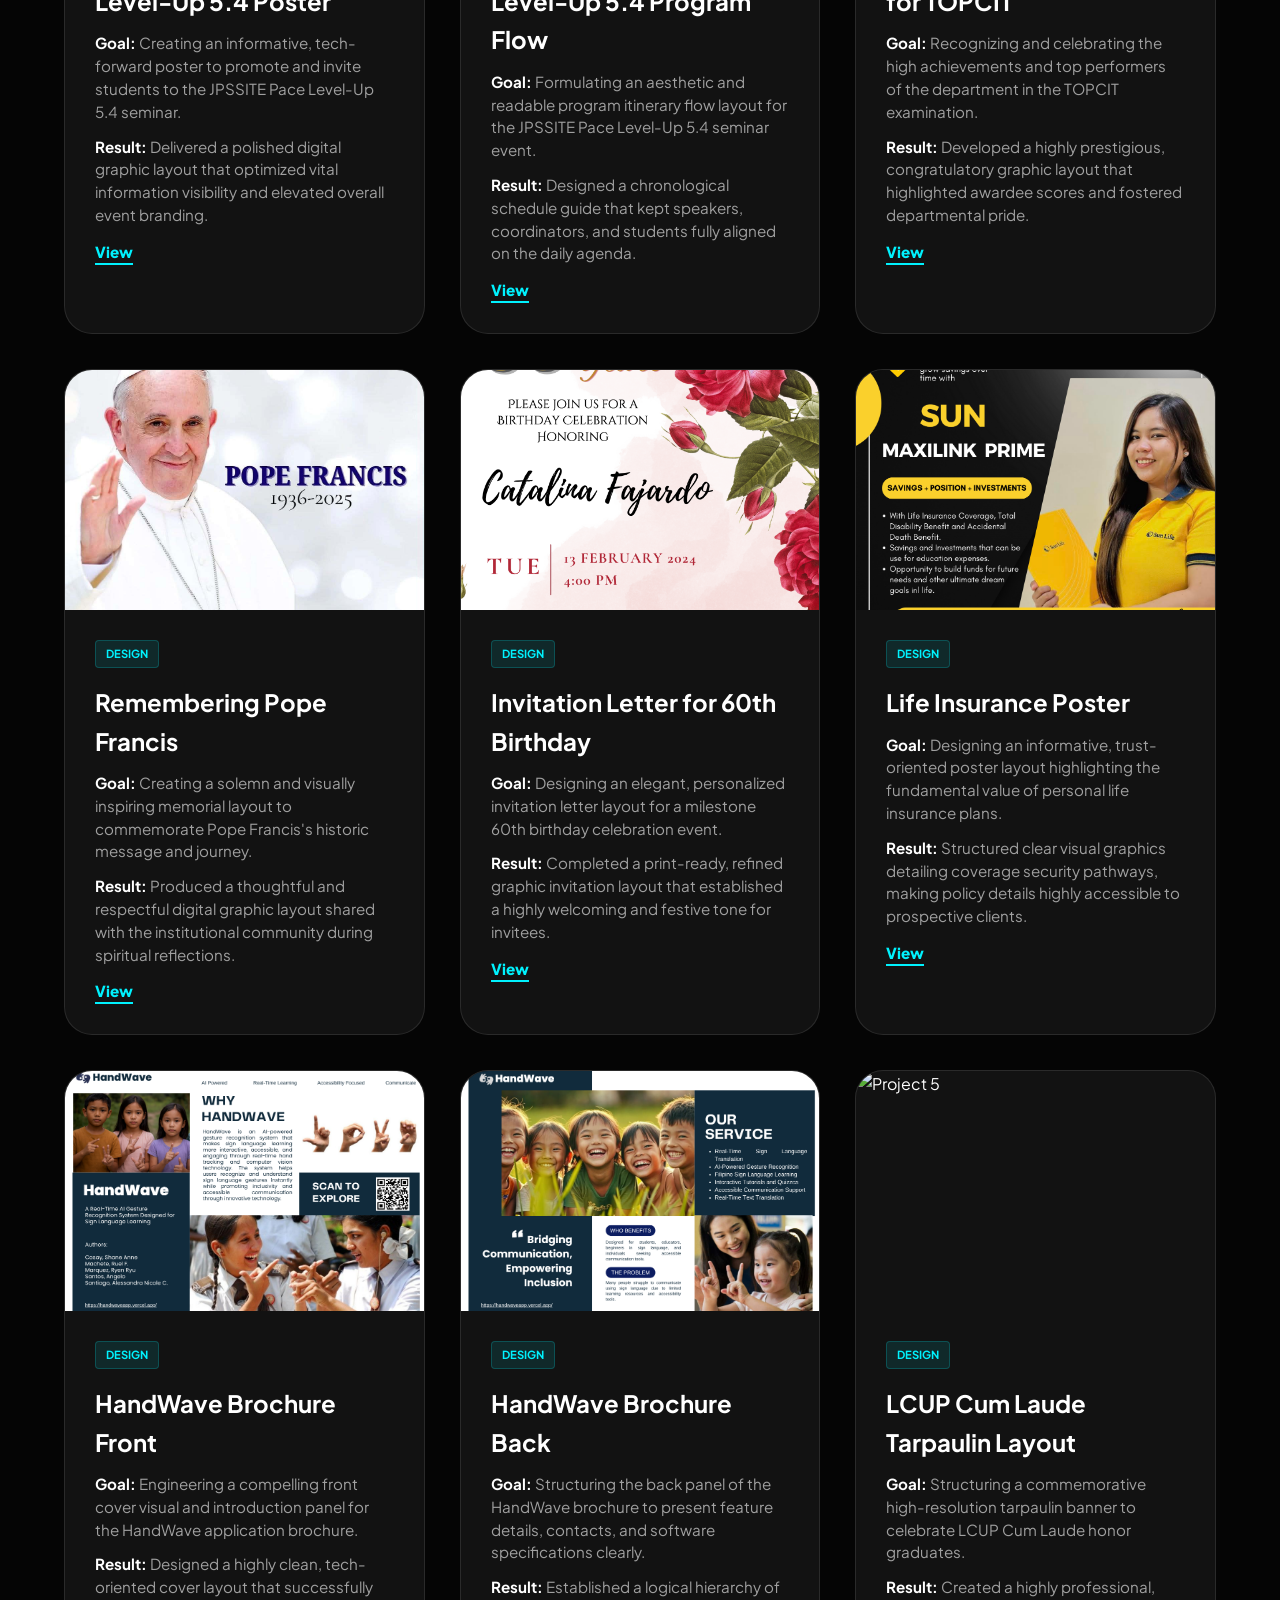
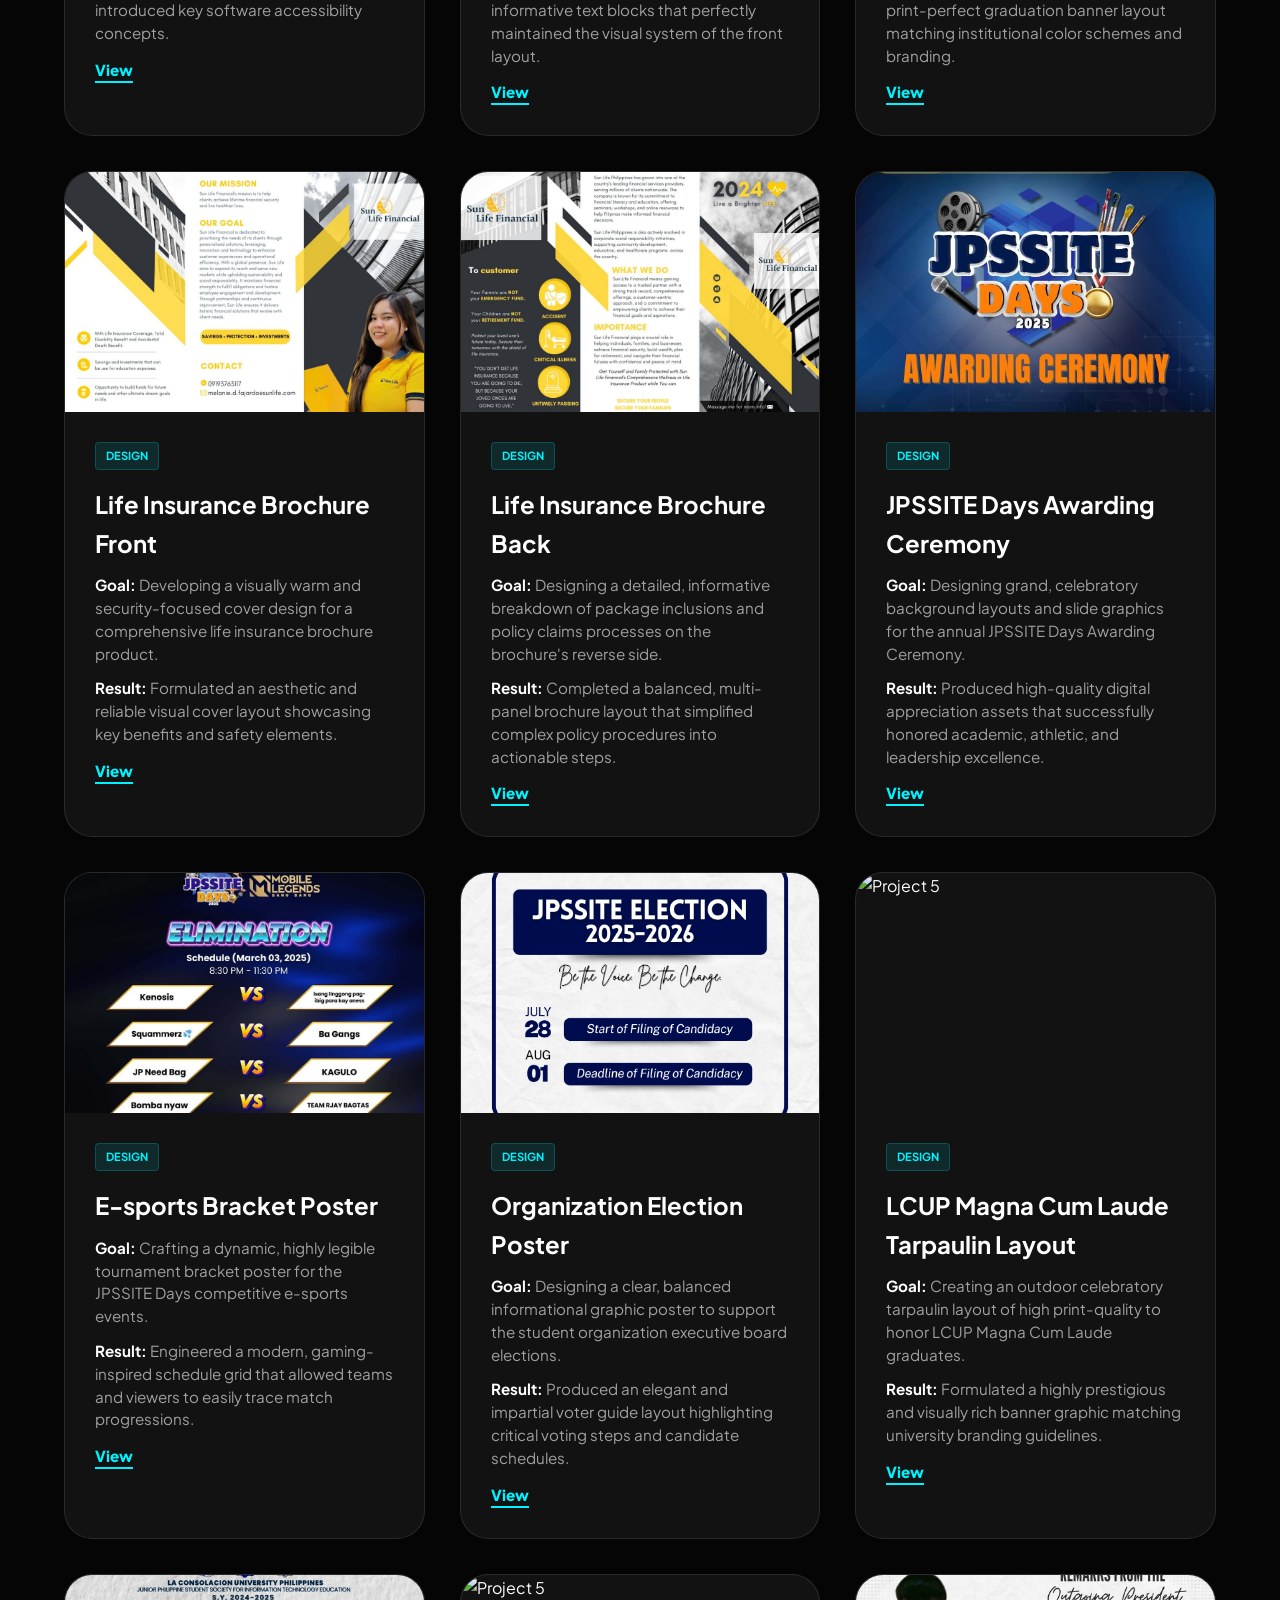
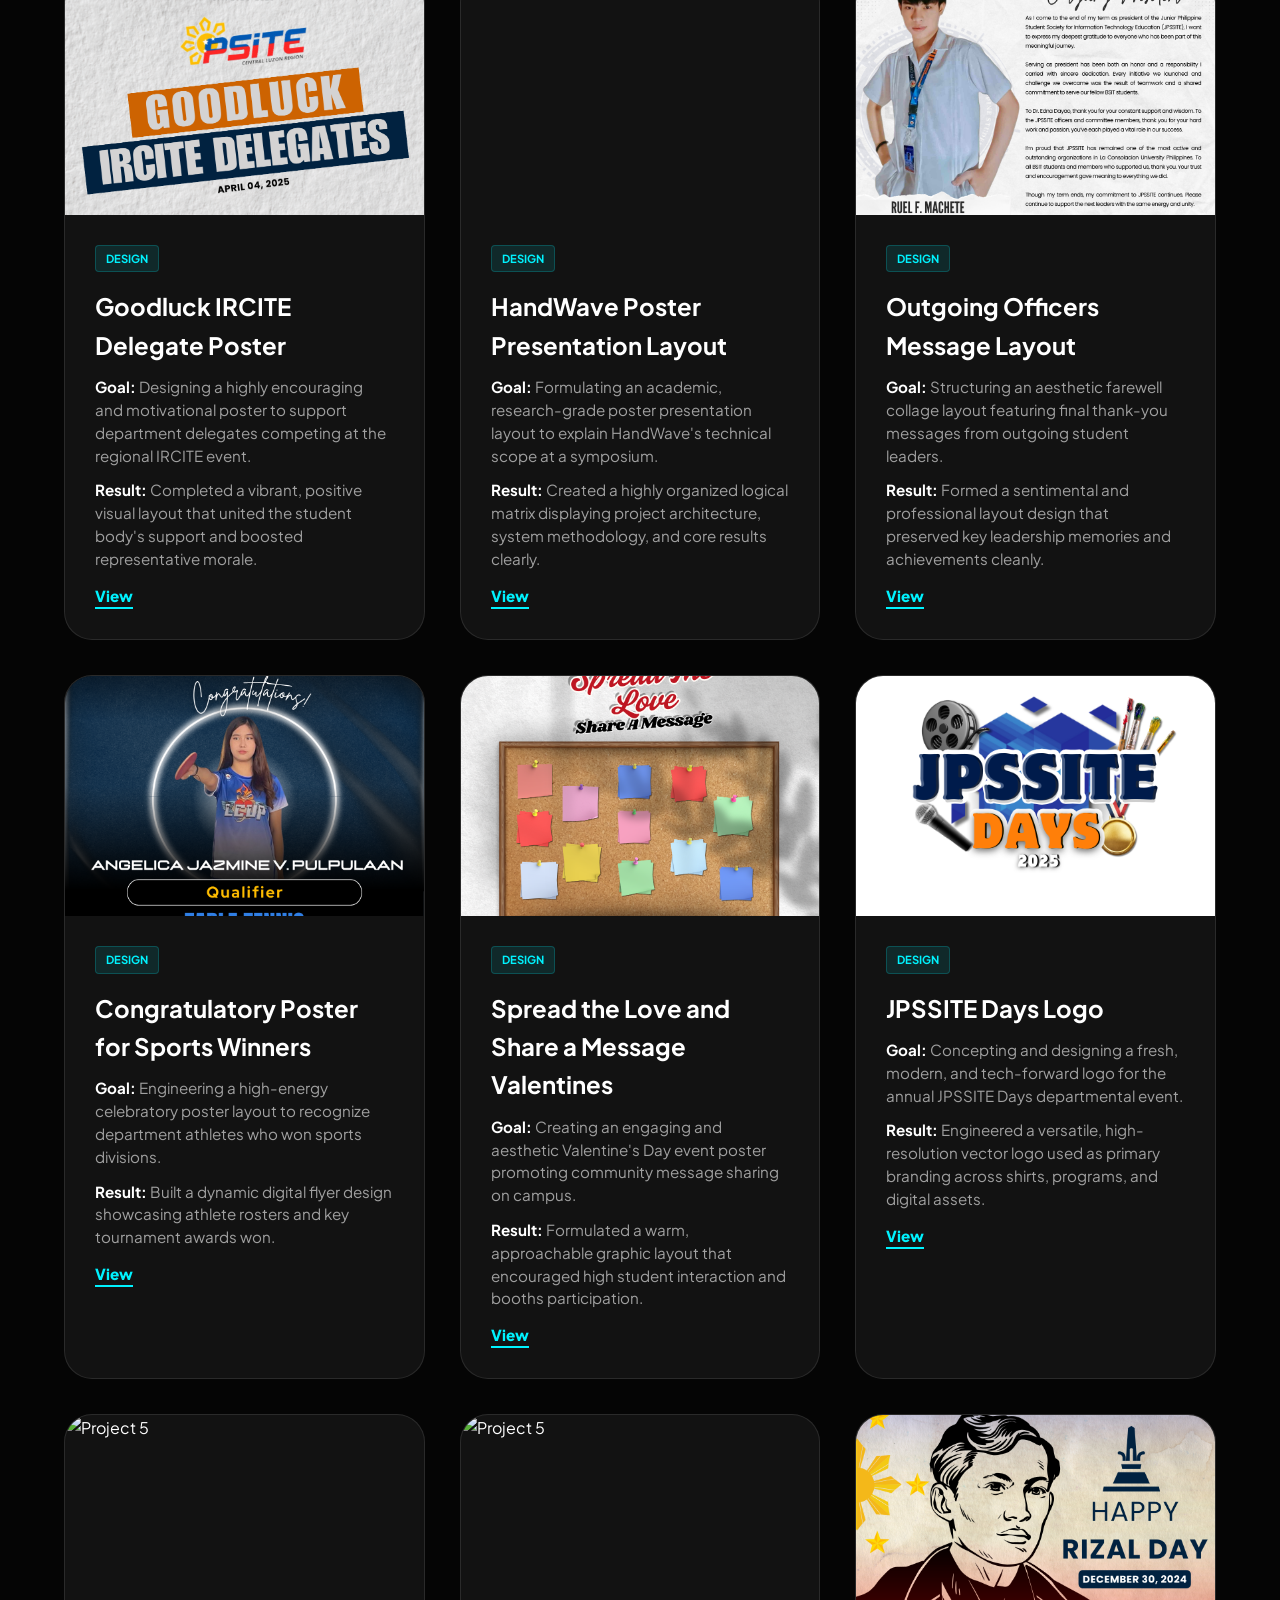
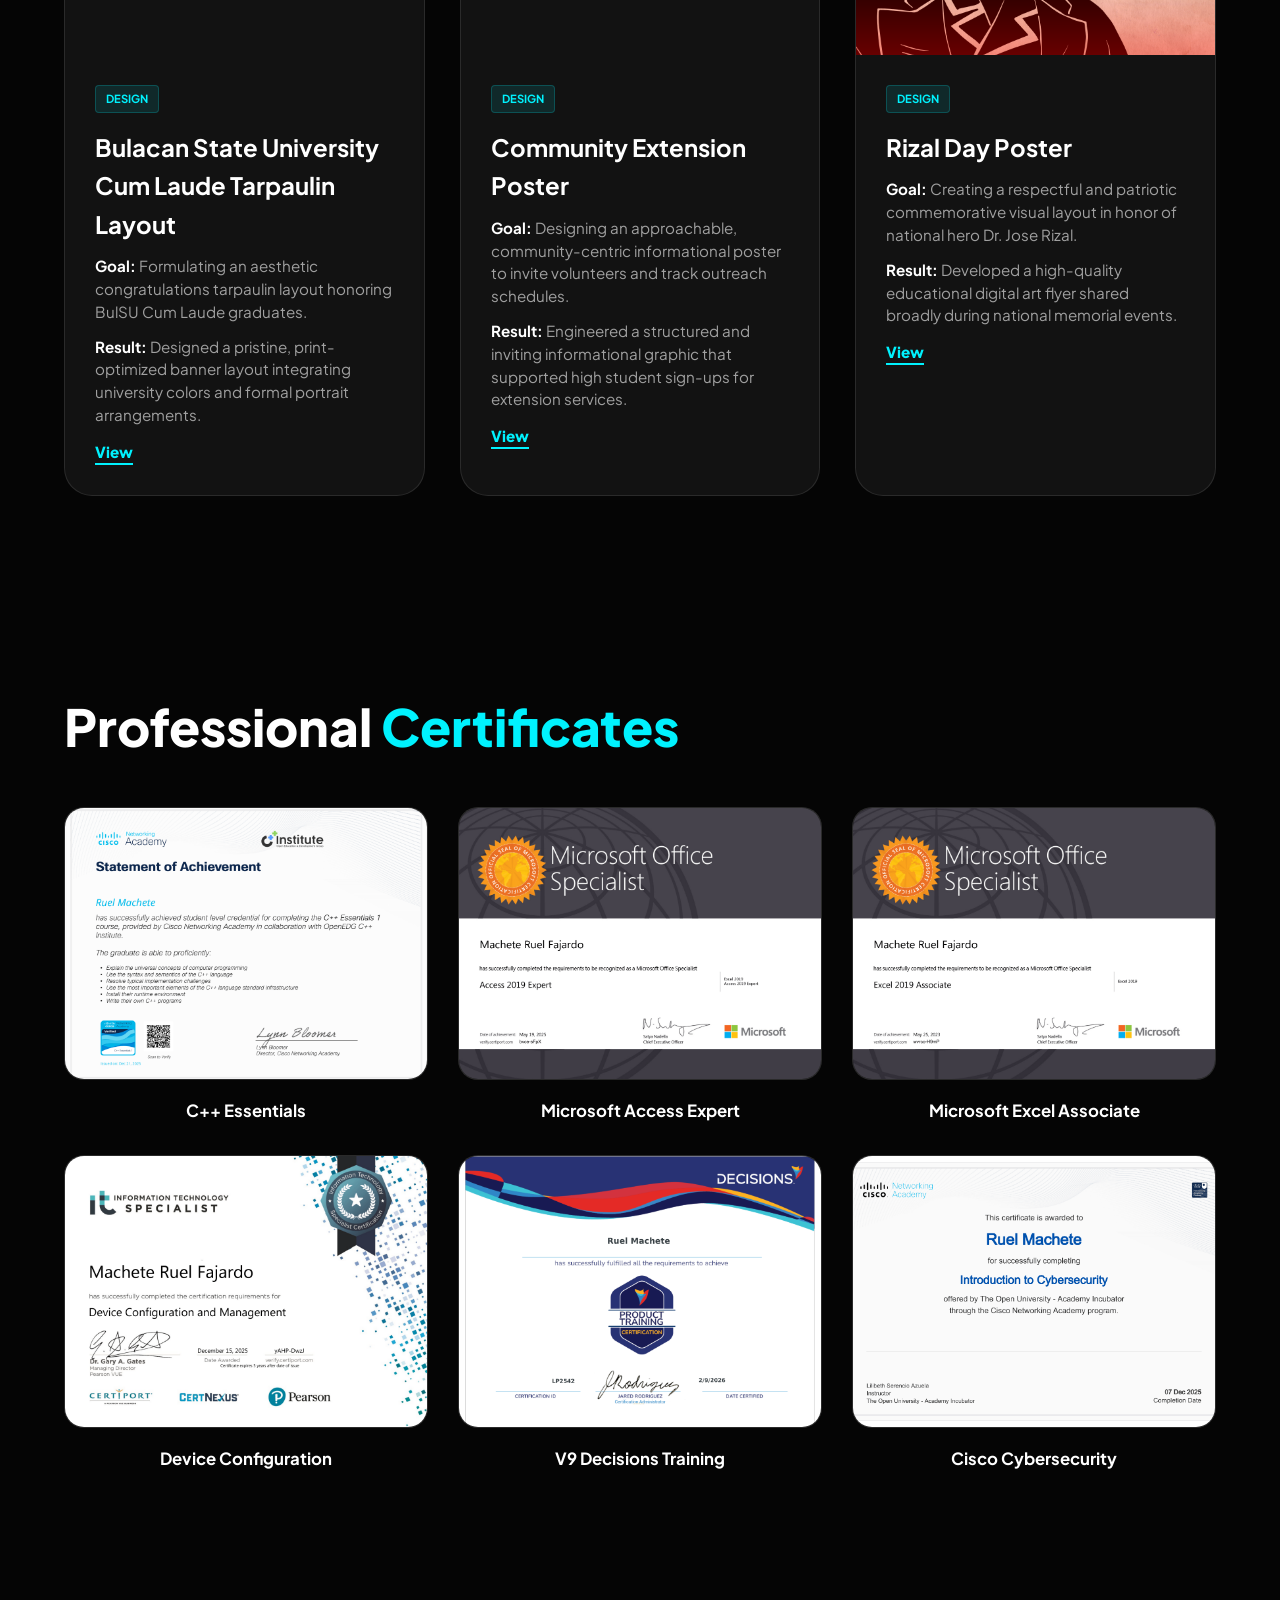
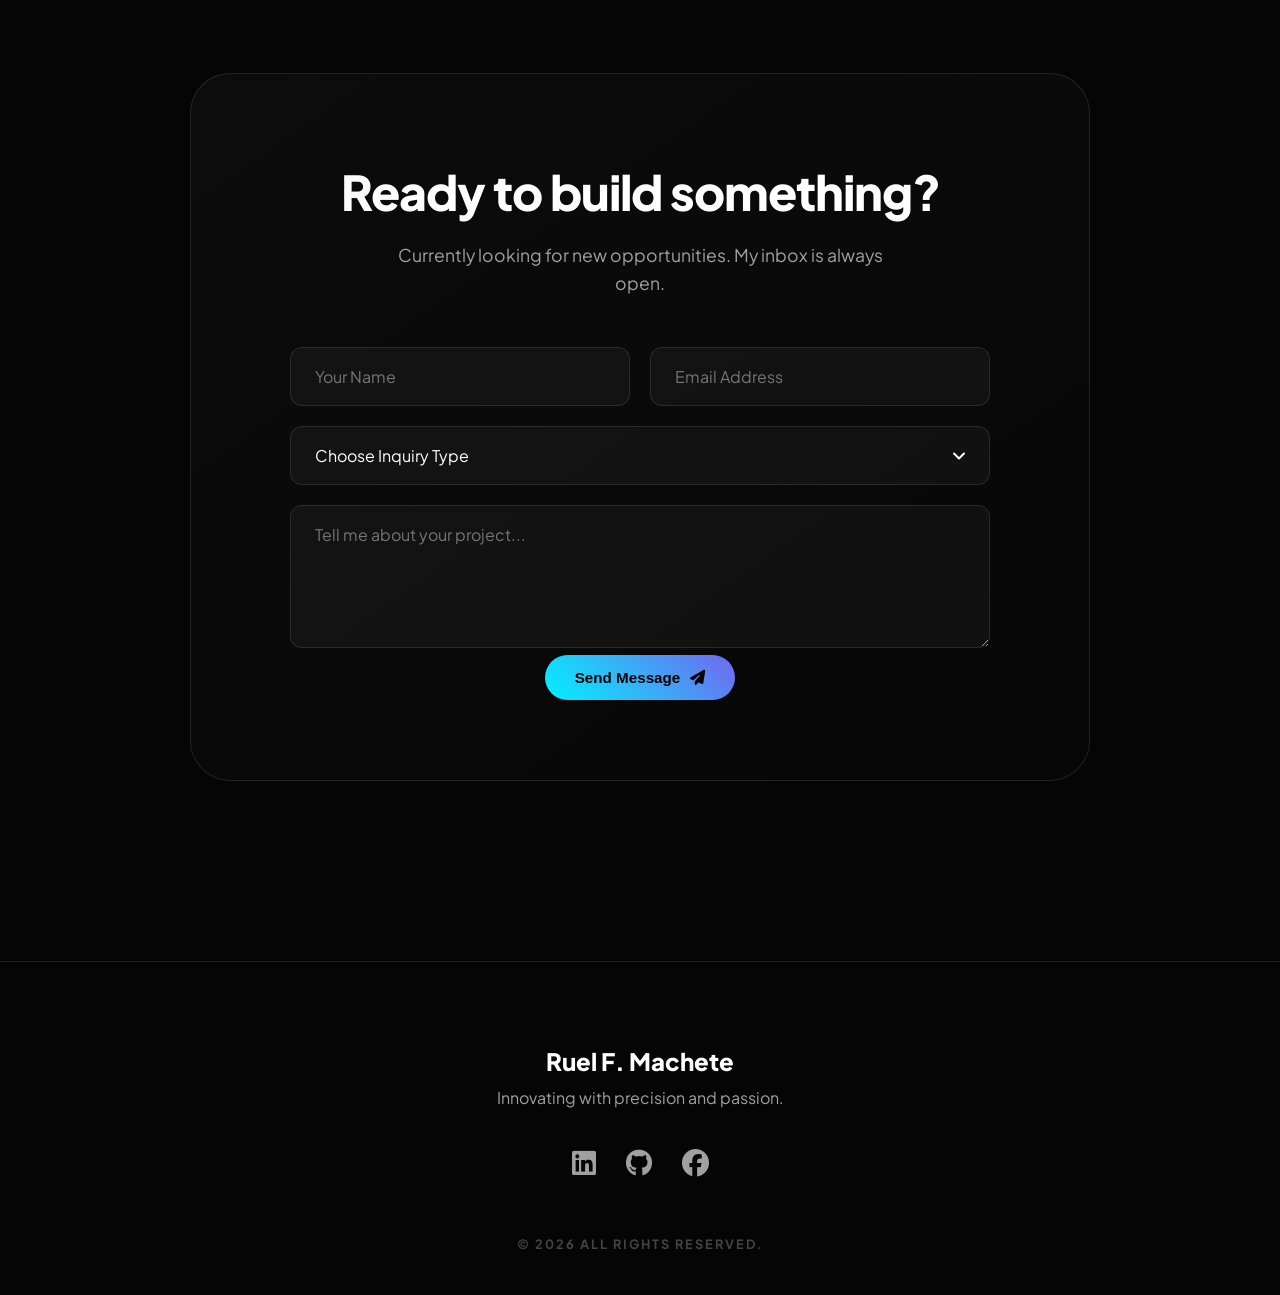
==== commit 68324f05: "Update project image viewer animation" ====
--- a/Porfolio/index.html
+++ b/Porfolio/index.html
@@ -253,7 +253,7 @@
                         <p><strong>Methodology:</strong> Developed structured database test plans, executing complete regression tests (120+ validations; 98% pass rate).</p>
                         <p><strong>Impact:</strong> Automated registration and system inputs, improving overall operational processing speed by 90%.</p>
                         <div class="pj-links">
-                            <a href="#" class="view-btn">Details</a>
+                            <button type="button" class="view-btn project-view-btn" data-img="assets/images/ruelUniversity.jpg">View</button>
                         </div>
                     </div>
                 </div>
@@ -267,7 +267,7 @@
                         <p><strong>Methodology:</strong> Managed translation dataset arrays. Conducted predictive validation and data-cleaning cycles in Python.</p>
                         <p><strong>Impact:</strong> Achieved an initial prediction and response accessibility accuracy rating of 95% on primary test batches.</p>
                         <div class="pj-links">
-                            <a href="#" class="view-btn">View Film</a>
+                            <button type="button" class="view-btn project-view-btn" data-img="assets/images/handwave.png">View</button>
                         </div>
                     </div>
                 </div>
@@ -280,7 +280,7 @@
                         <p><strong>Goal:</strong> Formulating an intuitive, streamlined layout design for the HandWave gesture recognition system on mobile devices.</p>
                         <p><strong>Result:</strong> Ported recognition data pipelines to clean, highly functional mobile UI prototypes for on-the-go accessibility.</p>
                         <div class="pj-links">
-                            <a href="#" class="view-btn">Figma</a>
+                            <button type="button" class="view-btn project-view-btn" data-img="assets/images/HandWave Mobile.png">View</button>
                         </div>
                     </div>
                 </div>
@@ -293,7 +293,7 @@
                         <p><strong>Goal:</strong> Promoting social gender equality through highly intuitive resources and targeted content awareness.</p>
                         <p><strong>Result:</strong> Engineered fully responsive, highly interactive UX interfaces scored at a 95% accessibility ease-of-use rating.</p>
                         <div class="pj-links">
-                            <a href="#" class="view-btn">Figma</a>
+                            <button type="button" class="view-btn project-view-btn" data-img="assets/images/EqualGround.png">View</button>
                         </div>
                     </div>
                 </div>
@@ -306,7 +306,7 @@
                         <p><strong>Goal:</strong> Engineering a high-impact digital promotional poster to drive student registrations for the JPSSITE Seminar 5.5.</p>
                         <p><strong>Result:</strong> Completed a modern, eye-catching graphic layout that clearly displayed crucial speaker and schedule details to potential attendees.</p>
                         <div class="pj-links">
-                            <a href="#" class="view-btn">Canva</a>
+                            <button type="button" class="view-btn project-view-btn" data-img="assets/images/1.png">View</button>
                         </div>
                     </div>
                 </div>
@@ -319,7 +319,7 @@
                         <p><strong>Goal:</strong> Visualizing the logical agenda sequence and speaker flow structure for the JPSSITE Seminar 5.5.</p>
                         <p><strong>Result:</strong> Structured a clear chronological timeline graphic that helped seminar participants follow event transitions seamlessly.</p>
                         <div class="pj-links">
-                            <a href="#" class="view-btn">Canva</a>
+                            <button type="button" class="view-btn project-view-btn" data-img="assets/images/2.png">View</button>
                         </div>
                     </div>
                 </div>
@@ -332,7 +332,7 @@
                         <p><strong>Goal:</strong> Outlining a clean, grid-based visual program flow for the Pace Level-Up 5.2 seminar event to ensure timeline transparency.</p>
                         <p><strong>Result:</strong> Generated a highly structured and easily readable information card detailing the timing of sessions and segments.</p>
                         <div class="pj-links">
-                            <a href="#" class="view-btn">Canva</a>
+                            <button type="button" class="view-btn project-view-btn" data-img="assets/images/3.1.png">View</button>
                         </div>
                     </div>
                 </div>
@@ -345,7 +345,7 @@
                         <p><strong>Goal:</strong> Formulating primary promotional artwork for the JPSSITE Pace Level-Up 5.2 seminar highlighting the main theme.</p>
                         <p><strong>Result:</strong> Produced high-quality publishing material that successfully increased awareness and registration rates for the academic seminar.</p>
                         <div class="pj-links">
-                            <a href="#" class="view-btn">Canva</a>
+                            <button type="button" class="view-btn project-view-btn" data-img="assets/images/3.png">View</button>
                         </div>
                     </div>
                 </div>
@@ -358,7 +358,7 @@
                         <p><strong>Goal:</strong> Creating a respectful, warm, and highly professional welcome poster design to receive the department's newly appointed Dean.</p>
                         <p><strong>Result:</strong> Built an elegant and institutional-aligned visual graphic used as a formal greeting layout at key administrative entrances.</p>
                         <div class="pj-links">
-                            <a href="#" class="view-btn">Canva</a>
+                            <button type="button" class="view-btn project-view-btn" data-img="assets/images/4.png">View</button>
                         </div>
                     </div>
                 </div>
@@ -371,7 +371,7 @@
                         <p><strong>Goal:</strong> Creating an informative, tech-forward poster to promote and invite students to the JPSSITE Pace Level-Up 5.4 seminar.</p>
                         <p><strong>Result:</strong> Delivered a polished digital graphic layout that optimized vital information visibility and elevated overall event branding.</p>
                         <div class="pj-links">
-                            <a href="#" class="view-btn">Canva</a>
+                            <button type="button" class="view-btn project-view-btn" data-img="assets/images/9.jpg">View</button>
                         </div>
                     </div>
                 </div>
@@ -384,7 +384,7 @@
                         <p><strong>Goal:</strong> Formulating an aesthetic and readable program itinerary flow layout for the JPSSITE Pace Level-Up 5.4 seminar event.</p>
                         <p><strong>Result:</strong> Designed a chronological schedule guide that kept speakers, coordinators, and students fully aligned on the daily agenda.</p>
                         <div class="pj-links">
-                            <a href="#" class="view-btn">Canva</a>
+                            <button type="button" class="view-btn project-view-btn" data-img="assets/images/5.jpg">View</button>
                         </div>
                     </div>
                 </div>
@@ -397,7 +397,7 @@
                         <p><strong>Goal:</strong> Recognizing and celebrating the high achievements and top performers of the department in the TOPCIT examination.</p>
                         <p><strong>Result:</strong> Developed a highly prestigious, congratulatory graphic layout that highlighted awardee scores and fostered departmental pride.</p>
                         <div class="pj-links">
-                            <a href="#" class="view-btn">Canva</a>
+                            <button type="button" class="view-btn project-view-btn" data-img="assets/images/6.png">View</button>
                         </div>
                     </div>
                 </div>
@@ -410,7 +410,7 @@
                         <p><strong>Goal:</strong> Creating a solemn and visually inspiring memorial layout to commemorate Pope Francis's historic message and journey.</p>
                         <p><strong>Result:</strong> Produced a thoughtful and respectful digital graphic layout shared with the institutional community during spiritual reflections.</p>
                         <div class="pj-links">
-                            <a href="#" class="view-btn">Canva</a>
+                            <button type="button" class="view-btn project-view-btn" data-img="assets/images/7.jpg">View</button>
                         </div>
                     </div>
                 </div>    
@@ -423,7 +423,7 @@
                         <p><strong>Goal:</strong> Designing an elegant, personalized invitation letter layout for a milestone 60th birthday celebration event.</p>
                         <p><strong>Result:</strong> Completed a print-ready, refined graphic invitation layout that established a highly welcoming and festive tone for invitees.</p>
                         <div class="pj-links">
-                            <a href="#" class="view-btn">Canva</a>
+                            <button type="button" class="view-btn project-view-btn" data-img="assets/images/10.png">View</button>
                         </div>
                     </div>
                 </div>    
@@ -436,7 +436,7 @@
                         <p><strong>Goal:</strong> Designing an informative, trust-oriented poster layout highlighting the fundamental value of personal life insurance plans.</p>
                         <p><strong>Result:</strong> Structured clear visual graphics detailing coverage security pathways, making policy details highly accessible to prospective clients.</p>
                         <div class="pj-links">
-                            <a href="#" class="view-btn">Canva</a>
+                            <button type="button" class="view-btn project-view-btn" data-img="assets/images/11.png">View</button>
                         </div>
                     </div>
                 </div>     
@@ -449,11 +449,11 @@
                         <p><strong>Goal:</strong> Engineering a compelling front cover visual and introduction panel for the HandWave application brochure.</p>
                         <p><strong>Result:</strong> Designed a highly clean, tech-oriented cover layout that successfully introduced key software accessibility concepts.</p>
                         <div class="pj-links">
-                            <a href="#" class="view-btn">Canva</a>
+                            <button type="button" class="view-btn project-view-btn" data-img="assets/images/13.png">View</button>
                         </div>
                     </div>
                 </div>          
-                <!-- Project 16 (Design Focused) -->
+                <!-- Project 17 (Design Focused) -->
                 <div class="project-card reveal delay-1" data-category="design">
                     <div class="pj-img"><img src="assets/images/12.png" alt="Project 5"></div>
                     <div class="pj-body">
@@ -462,11 +462,11 @@
                         <p><strong>Goal:</strong> Structuring the back panel of the HandWave brochure to present feature details, contacts, and software specifications clearly.</p>
                         <p><strong>Result:</strong> Established a logical hierarchy of informative text blocks that perfectly maintained the visual system of the front layout.</p>
                         <div class="pj-links">
-                            <a href="#" class="view-btn">Canva</a>
+                            <button type="button" class="view-btn project-view-btn" data-img="assets/images/12.png">View</button>
                         </div>
                     </div>
                 </div>     
-                <!-- Project 17 (Design Focused) -->
+                <!-- Project 18 (Design Focused) -->
                 <div class="project-card reveal delay-1" data-category="design">
                     <div class="pj-img"><img src="assets/images/14.png" alt="Project 5"></div>
                     <div class="pj-body">
@@ -475,11 +475,11 @@
                         <p><strong>Goal:</strong> Structuring a commemorative high-resolution tarpaulin banner to celebrate LCUP Cum Laude honor graduates.</p>
                         <p><strong>Result:</strong> Created a highly professional, print-perfect graduation banner layout matching institutional color schemes and branding.</p>
                         <div class="pj-links">
-                            <a href="#" class="view-btn">Canva</a>
+                            <button type="button" class="view-btn project-view-btn" data-img="assets/images/14.png">View</button>
                         </div>
                     </div>
                 </div>    
-                <!-- Project 18 (Design Focused) -->
+                <!-- Project 19 (Design Focused) -->
                 <div class="project-card reveal delay-1" data-category="design">
                     <div class="pj-img"><img src="assets/images/15.jpg" alt="Project 5"></div>
                     <div class="pj-body">
@@ -488,11 +488,11 @@
                         <p><strong>Goal:</strong> Developing a visually warm and security-focused cover design for a comprehensive life insurance brochure product.</p>
                         <p><strong>Result:</strong> Formulated an aesthetic and reliable visual cover layout showcasing key benefits and safety elements.</p>
                         <div class="pj-links">
-                            <a href="#" class="view-btn">Canva</a>
+                            <button type="button" class="view-btn project-view-btn" data-img="assets/images/15.jpg">View</button>
                         </div>
                     </div>
                 </div>    
-                <!-- Project 19 (Design Focused) -->
+                <!-- Project 20 (Design Focused) -->
                 <div class="project-card reveal delay-1" data-category="design">
                     <div class="pj-img"><img src="assets/images/16.jpg" alt="Project 5"></div>
                     <div class="pj-body">
@@ -501,11 +501,11 @@
                         <p><strong>Goal:</strong> Designing a detailed, informative breakdown of package inclusions and policy claims processes on the brochure's reverse side.</p>
                         <p><strong>Result:</strong> Completed a balanced, multi-panel brochure layout that simplified complex policy procedures into actionable steps.</p>
                         <div class="pj-links">
-                            <a href="#" class="view-btn">Canva</a>
+                            <button type="button" class="view-btn project-view-btn" data-img="assets/images/16.jpg">View</button>
                         </div>
                     </div>
                 </div>          
-                <!-- Project 20 (Design Focused) -->
+                <!-- Project 21 (Design Focused) -->
                 <div class="project-card reveal delay-1" data-category="design">
                     <div class="pj-img"><img src="assets/images/17.jpg" alt="Project 5"></div>
                     <div class="pj-body">
@@ -514,11 +514,11 @@
                         <p><strong>Goal:</strong> Designing grand, celebratory background layouts and slide graphics for the annual JPSSITE Days Awarding Ceremony.</p>
                         <p><strong>Result:</strong> Produced high-quality digital appreciation assets that successfully honored academic, athletic, and leadership excellence.</p>
                         <div class="pj-links">
-                            <a href="#" class="view-btn">Canva</a>
+                            <button type="button" class="view-btn project-view-btn" data-img="assets/images/17.jpg">View</button>
                         </div>
                     </div>
                 </div>     
-                <!-- Project 21 (Design Focused) -->
+                <!-- Project 22 (Design Focused) -->
                 <div class="project-card reveal delay-1" data-category="design">
                     <div class="pj-img"><img src="assets/images/18.jpg" alt="Project 5"></div>
                     <div class="pj-body">
@@ -527,11 +527,11 @@
                         <p><strong>Goal:</strong> Crafting a dynamic, highly legible tournament bracket poster for the JPSSITE Days competitive e-sports events.</p>
                         <p><strong>Result:</strong> Engineered a modern, gaming-inspired schedule grid that allowed teams and viewers to easily trace match progressions.</p>
                         <div class="pj-links">
-                            <a href="#" class="view-btn">Canva</a>
+                            <button type="button" class="view-btn project-view-btn" data-img="assets/images/18.jpg">View</button>
                         </div>
                     </div>
                 </div>       
-                <!-- Project 22 (Design Focused) -->
+                <!-- Project 23 (Design Focused) -->
                 <div class="project-card reveal delay-1" data-category="design">
                     <div class="pj-img"><img src="assets/images/19.png" alt="Project 5"></div>
                     <div class="pj-body">
@@ -540,11 +540,11 @@
                         <p><strong>Goal:</strong> Designing a clear, balanced informational graphic poster to support the student organization executive board elections.</p>
                         <p><strong>Result:</strong> Produced an elegant and impartial voter guide layout highlighting critical voting steps and candidate schedules.</p>
                         <div class="pj-links">
-                            <a href="#" class="view-btn">Canva</a>
-                        </div>
-                    </div>
-                </div>
-                <!-- Project 23 (Design Focused) -->
+                            <button type="button" class="view-btn project-view-btn" data-img="assets/images/19.png">View</button>
+                        </div>
+                    </div>
+                </div>
+                <!-- Project 24 (Design Focused) -->
                 <div class="project-card reveal delay-1" data-category="design">
                     <div class="pj-img"><img src="assets/images/20.png" alt="Project 5"></div>
                     <div class="pj-body">
@@ -553,11 +553,11 @@
                         <p><strong>Goal:</strong> Creating an outdoor celebratory tarpaulin layout of high print-quality to honor LCUP Magna Cum Laude graduates.</p>
                         <p><strong>Result:</strong> Formulated a highly prestigious and visually rich banner graphic matching university branding guidelines.</p>
                         <div class="pj-links">
-                            <a href="#" class="view-btn">Canva</a>
+                            <button type="button" class="view-btn project-view-btn" data-img="assets/images/20.png">View</button>
                         </div>
                     </div>
                 </div>      
-                 <!-- Project 24 (Design Focused) -->
+                 <!-- Project 25 (Design Focused) -->
                 <div class="project-card reveal delay-1" data-category="design">
                     <div class="pj-img"><img src="assets/images/21.png" alt="Project 5"></div>
                     <div class="pj-body">
@@ -566,11 +566,11 @@
                         <p><strong>Goal:</strong> Designing a highly encouraging and motivational poster to support department delegates competing at the regional IRCITE event.</p>
                         <p><strong>Result:</strong> Completed a vibrant, positive visual layout that united the student body's support and boosted representative morale.</p>
                         <div class="pj-links">
-                            <a href="#" class="view-btn">Canva</a>
+                            <button type="button" class="view-btn project-view-btn" data-img="assets/images/21.png">View</button>
                         </div>
                     </div>
                 </div>     
-                 <!-- Project 25 (Design Focused) -->
+                 <!-- Project 26 (Design Focused) -->
                 <div class="project-card reveal delay-1" data-category="design">
                     <div class="pj-img"><img src="assets/images/22.png" alt="Project 5"></div>
                     <div class="pj-body">
@@ -579,11 +579,11 @@
                         <p><strong>Goal:</strong> Formulating an academic, research-grade poster presentation layout to explain HandWave's technical scope at a symposium.</p>
                         <p><strong>Result:</strong> Created a highly organized logical matrix displaying project architecture, system methodology, and core results clearly.</p>
                         <div class="pj-links">
-                            <a href="#" class="view-btn">Canva</a>
+                            <button type="button" class="view-btn project-view-btn" data-img="assets/images/22.png">View</button>
                         </div>
                     </div>
                 </div>     
-                <!-- Project 26 (Design Focused) -->
+                <!-- Project 27 (Design Focused) -->
                 <div class="project-card reveal delay-1" data-category="design">
                     <div class="pj-img"><img src="assets/images/23.png" alt="Project 5"></div>
                     <div class="pj-body">
@@ -592,11 +592,11 @@
                         <p><strong>Goal:</strong> Structuring an aesthetic farewell collage layout featuring final thank-you messages from outgoing student leaders.</p>
                         <p><strong>Result:</strong> Formed a sentimental and professional layout design that preserved key leadership memories and achievements cleanly.</p>
                         <div class="pj-links">
-                            <a href="#" class="view-btn">Canva</a>
+                            <button type="button" class="view-btn project-view-btn" data-img="assets/images/23.png">View</button>
                         </div>
                     </div>
                 </div>     
-                <!-- Project 27 (Design Focused) -->
+                <!-- Project 28 (Design Focused) -->
                 <div class="project-card reveal delay-1" data-category="design">
                     <div class="pj-img"><img src="assets/images/24.png" alt="Project 5"></div>
                     <div class="pj-body">
@@ -605,11 +605,11 @@
                         <p><strong>Goal:</strong> Engineering a high-energy celebratory poster layout to recognize department athletes who won sports divisions.</p>
                         <p><strong>Result:</strong> Built a dynamic digital flyer design showcasing athlete rosters and key tournament awards won.</p>
                         <div class="pj-links">
-                            <a href="#" class="view-btn">Canva</a>
+                            <button type="button" class="view-btn project-view-btn" data-img="assets/images/24.png">View</button>
                         </div>
                     </div>
                 </div> 
-                <!-- Project 28 (Design Focused) -->
+                <!-- Project 29 (Design Focused) -->
                 <div class="project-card reveal delay-1" data-category="design">
                     <div class="pj-img"><img src="assets/images/25.png" alt="Project 5"></div>
                     <div class="pj-body">
@@ -618,7 +618,7 @@
                         <p><strong>Goal:</strong> Creating an engaging and aesthetic Valentine's Day event poster promoting community message sharing on campus.</p>
                         <p><strong>Result:</strong> Formulated a warm, approachable graphic layout that encouraged high student interaction and booths participation.</p>
                         <div class="pj-links">
-                            <a href="#" class="view-btn">Canva</a>
+                            <button type="button" class="view-btn project-view-btn" data-img="assets/images/25.png">View</button>
                         </div>
                     </div>
                 </div>       
@@ -631,7 +631,7 @@
                         <p><strong>Goal:</strong> Concepting and designing a fresh, modern, and tech-forward logo for the annual JPSSITE Days departmental event.</p>
                         <p><strong>Result:</strong> Engineered a versatile, high-resolution vector logo used as primary branding across shirts, programs, and digital assets.</p>
                         <div class="pj-links">
-                            <a href="#" class="view-btn">Canva</a>
+                            <button type="button" class="view-btn project-view-btn" data-img="assets/images/26.png">View</button>
                         </div>
                     </div>
                 </div>     
@@ -644,7 +644,7 @@
                         <p><strong>Goal:</strong> Formulating an aesthetic congratulations tarpaulin layout honoring BulSU Cum Laude graduates.</p>
                         <p><strong>Result:</strong> Designed a pristine, print-optimized banner layout integrating university colors and formal portrait arrangements.</p>
                         <div class="pj-links">
-                            <a href="#" class="view-btn">Canva</a>
+                            <button type="button" class="view-btn project-view-btn" data-img="assets/images/27.png">View</button>
                         </div>
                     </div>
                 </div>     
@@ -657,7 +657,7 @@
                         <p><strong>Goal:</strong> Designing an approachable, community-centric informational poster to invite volunteers and track outreach schedules.</p>
                         <p><strong>Result:</strong> Engineered a structured and inviting informational graphic that supported high student sign-ups for extension services.</p>
                         <div class="pj-links">
-                            <a href="#" class="view-btn">Canva</a>
+                            <button type="button" class="view-btn project-view-btn" data-img="assets/images/29.png">View</button>
                         </div>
                     </div>
                 </div>        
@@ -670,7 +670,7 @@
                         <p><strong>Goal:</strong> Creating a respectful and patriotic commemorative visual layout in honor of national hero Dr. Jose Rizal.</p>
                         <p><strong>Result:</strong> Developed a high-quality educational digital art flyer shared broadly during national memorial events.</p>
                         <div class="pj-links">
-                            <a href="#" class="view-btn">Canva</a>
+                            <button type="button" class="view-btn project-view-btn" data-img="assets/images/30.png">View</button>
                         </div>
                     </div>
                 </div>                                                        
--- a/Porfolio/css/projects.css
+++ b/Porfolio/css/projects.css
@@ -1,41 +1,123 @@
 .project-grid { 
-    display: grid; grid-template-columns: repeat(auto-fill, minmax(280px, 1fr)); gap: 35px; 
-}
+    display: grid; 
+    grid-template-columns: repeat(auto-fill, minmax(280px, 1fr)); 
+    gap: 35px; 
+}
+
 .project-card {
-    background: var(--card); border-radius: 28px; overflow: hidden;
-    border: 1px solid var(--border); transition: var(--transition);
+    background: var(--card); 
+    border-radius: 28px; 
+    overflow: hidden;
+    border: 1px solid var(--border); 
+    transition: transform 0.4s cubic-bezier(0.25, 1, 0.5, 1), 
+                box-shadow 0.4s cubic-bezier(0.25, 1, 0.5, 1), 
+                border-color 0.4s ease;
     display: flex;
     flex-direction: column;
 }
+
+/* Enhanced Hover State with Soft Glow, Shadow, and Lift Upward */
 .project-card:hover { 
     transform: translateY(-12px); 
     border-color: var(--primary); 
-    box-shadow: 0 20px 40px rgba(0, 242, 254, 0.15); 
-}
-.pj-img { height: 240px; overflow: hidden; }
-.pj-img img { width: 100%; height: 100%; object-fit: cover; transition: 0.7s; }
-.project-card:hover .pj-img img { transform: scale(1.1); }
-
-.pj-body { padding: 30px; flex-grow: 1; }
-.pj-body h3 { margin-bottom: 12px; font-size: 1.5rem; font-weight: 700; color: #fff; }
+    box-shadow: 0 20px 40px rgba(0, 242, 254, 0.18); 
+}
+
+.pj-img { 
+    height: 240px; 
+    overflow: hidden; 
+}
+
+.pj-img img { 
+    width: 100%; 
+    height: 100%; 
+    object-fit: cover; 
+    transition: transform 0.6s cubic-bezier(0.25, 1, 0.5, 1); 
+}
+
+/* Image Slight Zoom-In on Card Hover */
+.project-card:hover .pj-img img { 
+    transform: scale(1.08); 
+}
+
+.pj-body { 
+    padding: 30px; 
+    flex-grow: 1; 
+}
+
+.pj-body h3 { 
+    margin-bottom: 12px; 
+    font-size: 1.5rem; 
+    font-weight: 700; 
+    color: #fff; 
+}
 
 /* Tag Styling */
 .pj-tags {
-    display: flex; gap: 8px; margin-bottom: 15px;
-}
+    display: flex; 
+    gap: 8px; 
+    margin-bottom: 15px;
+}
+
 .pj-tags span {
-    font-size: 0.7rem; background: rgba(0, 242, 254, 0.1); color: var(--primary);
-    padding: 4px 10px; border-radius: 4px; border: 1px solid rgba(0, 242, 254, 0.2);
-    font-weight: 700; text-transform: uppercase;
-}
-
-.pj-body p { color: var(--text-dim); font-size: 0.95rem; margin-bottom: 12px; line-height: 1.5; }
-.pj-body p strong { color: #fff; }
-
-.pj-links { display: flex; justify-content: space-between; align-items: center; margin-top: 15px; }
-.view-btn { text-decoration: none; color: var(--primary); font-weight: 800; border-bottom: 2px solid var(--primary); padding-bottom: 2px; }
-.icon-link { color: var(--text-dim); font-size: 1.3rem; transition: 0.3s; }
-.icon-link:hover { color: #fff; }
+    font-size: 0.7rem; 
+    background: rgba(0, 242, 254, 0.1); 
+    color: var(--primary);
+    padding: 4px 10px; 
+    border-radius: 4px; 
+    border: 1px solid rgba(0, 242, 254, 0.2);
+    font-weight: 700; 
+    text-transform: uppercase;
+}
+
+.pj-body p { 
+    color: var(--text-dim); 
+    font-size: 0.95rem; 
+    margin-bottom: 12px; 
+    line-height: 1.5; 
+}
+
+.pj-body p strong { 
+    color: #fff; 
+}
+
+.pj-links { 
+    display: flex; 
+    justify-content: space-between; 
+    align-items: center; 
+    margin-top: 15px; 
+}
+
+/* Modern Button Reset styling for Interactive View triggers */
+.view-btn { 
+    background: transparent;
+    border: none;
+    border-bottom: 2px solid var(--primary); 
+    padding-bottom: 2px; 
+    color: var(--primary); 
+    font-family: inherit;
+    font-weight: 800; 
+    font-size: 0.95rem;
+    cursor: pointer; 
+    transition: color 0.3s ease, border-color 0.3s ease; 
+    display: inline-block;
+    outline: none;
+}
+
+.view-btn:hover { 
+    color: #fff;
+    border-color: #fff;
+}
+
+.icon-link { 
+    color: var(--text-dim); 
+    font-size: 1.3rem; 
+    transition: 0.3s; 
+}
+
+.icon-link:hover { 
+    color: #fff; 
+}
 
 /* ADDED FOR INTERACTIVE PROJECT FILTER BUTTONS */
 .filter-buttons {
@@ -45,6 +127,7 @@
     margin-bottom: 45px;
     flex-wrap: wrap;
 }
+
 .filter-btn {
     background: rgba(255, 255, 255, 0.03);
     color: var(--text-dim);
@@ -56,9 +139,79 @@
     cursor: pointer;
     transition: var(--transition);
 }
+
 .filter-btn:hover, .filter-btn.active {
     background: var(--primary);
     color: #000;
     border-color: var(--primary);
     box-shadow: 0 0 15px rgba(0, 242, 254, 0.3);
+}
+
+/* Enhanced Lightbox Modal Overlay and Animation Styles */
+.modal {
+    display: none;
+    position: fixed;
+    z-index: 2000;
+    left: 0;
+    top: 0;
+    width: 100%;
+    height: 100%;
+    background-color: rgba(10, 10, 12, 0.9);
+    backdrop-filter: blur(10px);
+    justify-content: center;
+    align-items: center;
+    opacity: 0;
+    pointer-events: none;
+    transition: opacity 0.4s cubic-bezier(0.25, 1, 0.5, 1);
+}
+
+.modal.open {
+    display: flex;
+    opacity: 1;
+    pointer-events: auto;
+}
+
+.modal-content {
+    max-width: 90%;
+    max-height: 85%;
+    object-fit: contain;
+    border-radius: 12px;
+    box-shadow: 0 25px 50px -12px rgba(0, 242, 254, 0.25);
+    transform: scale(0.85);
+    opacity: 0;
+    transition: transform 0.4s cubic-bezier(0.34, 1.56, 0.64, 1), opacity 0.4s ease;
+}
+
+.modal.open .modal-content {
+    transform: scale(1);
+    opacity: 1;
+}
+
+.close-modal {
+    position: absolute;
+    top: 30px;
+    right: 40px;
+    color: #fff;
+    font-size: 44px;
+    font-weight: 300;
+    cursor: pointer;
+    transition: color 0.3s ease, transform 0.3s ease;
+    line-height: 1;
+}
+
+.close-modal:hover {
+    color: var(--primary);
+    transform: scale(1.15) rotate(90deg);
+}
+
+@media (max-width: 768px) {
+    .close-modal {
+        top: 20px;
+        right: 25px;
+        font-size: 36px;
+    }
+    .modal-content {
+        max-width: 95%;
+        max-height: 75%;
+    }
 }
